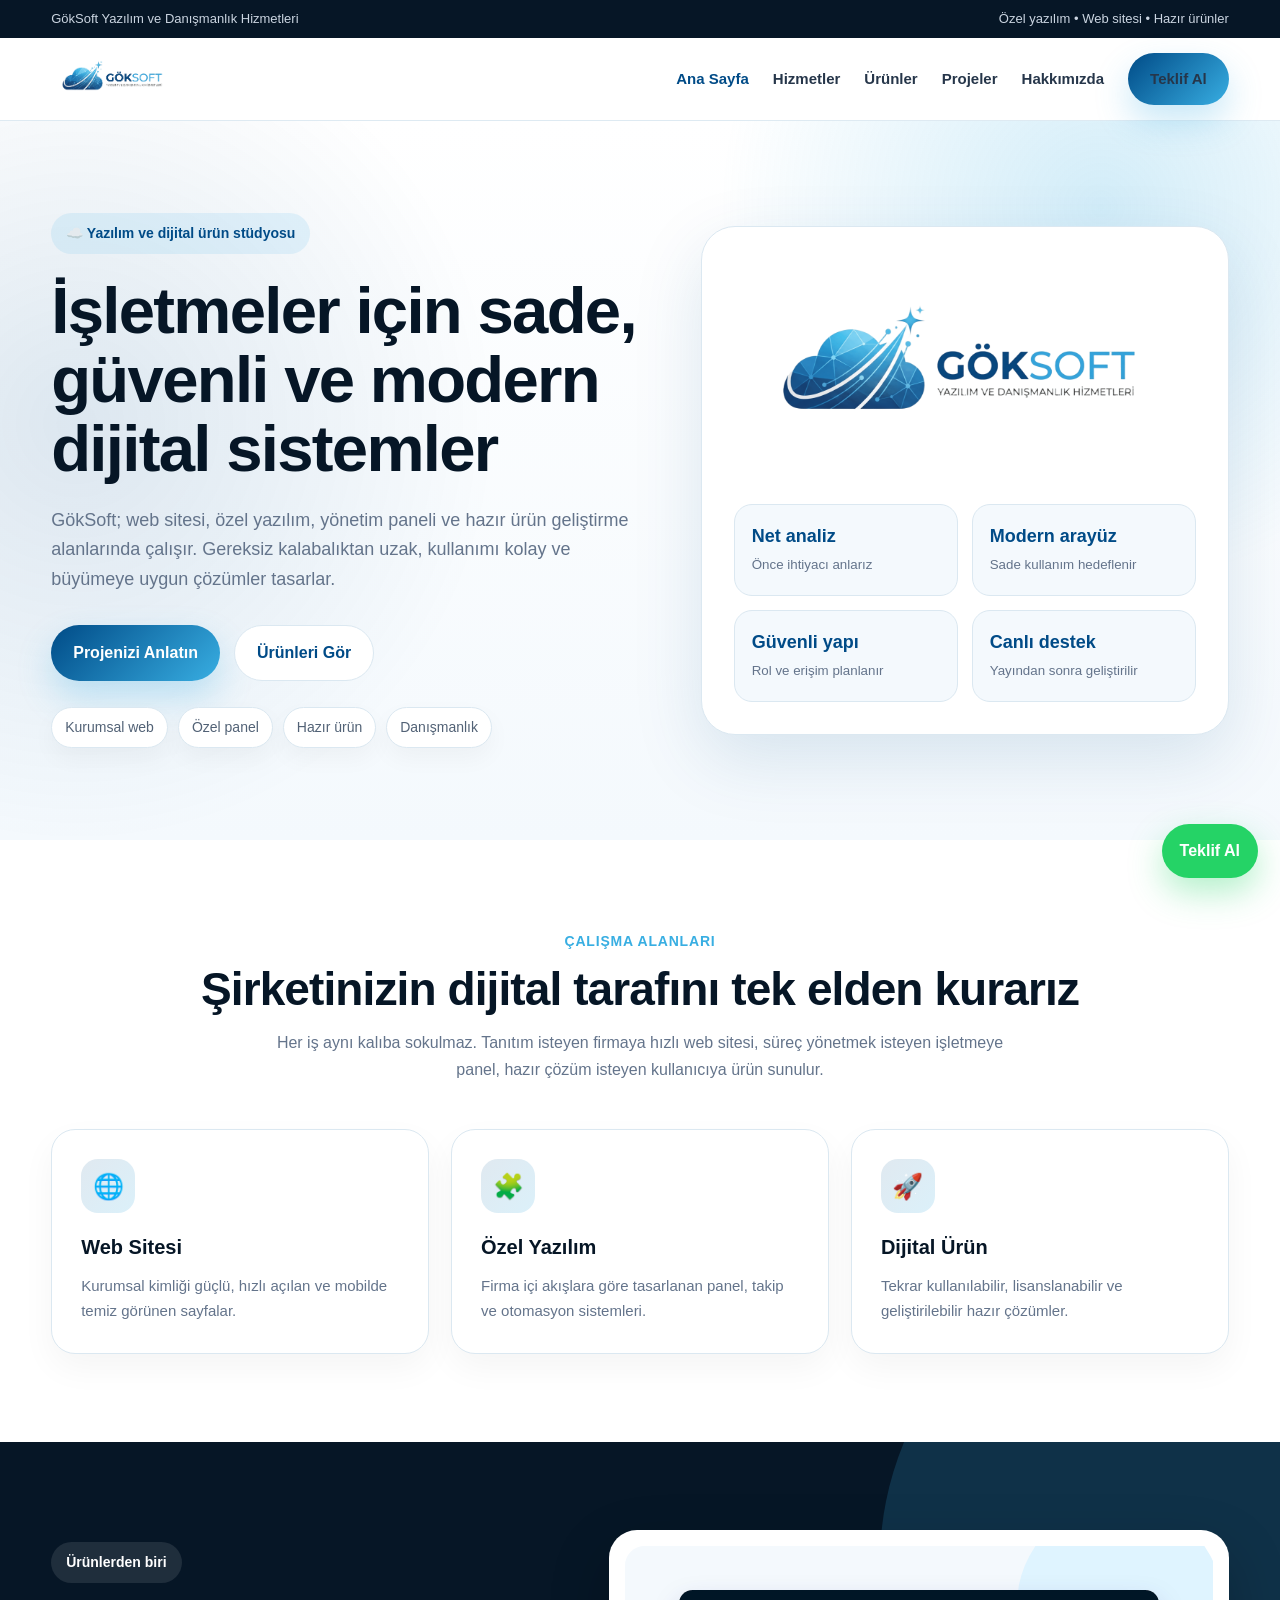
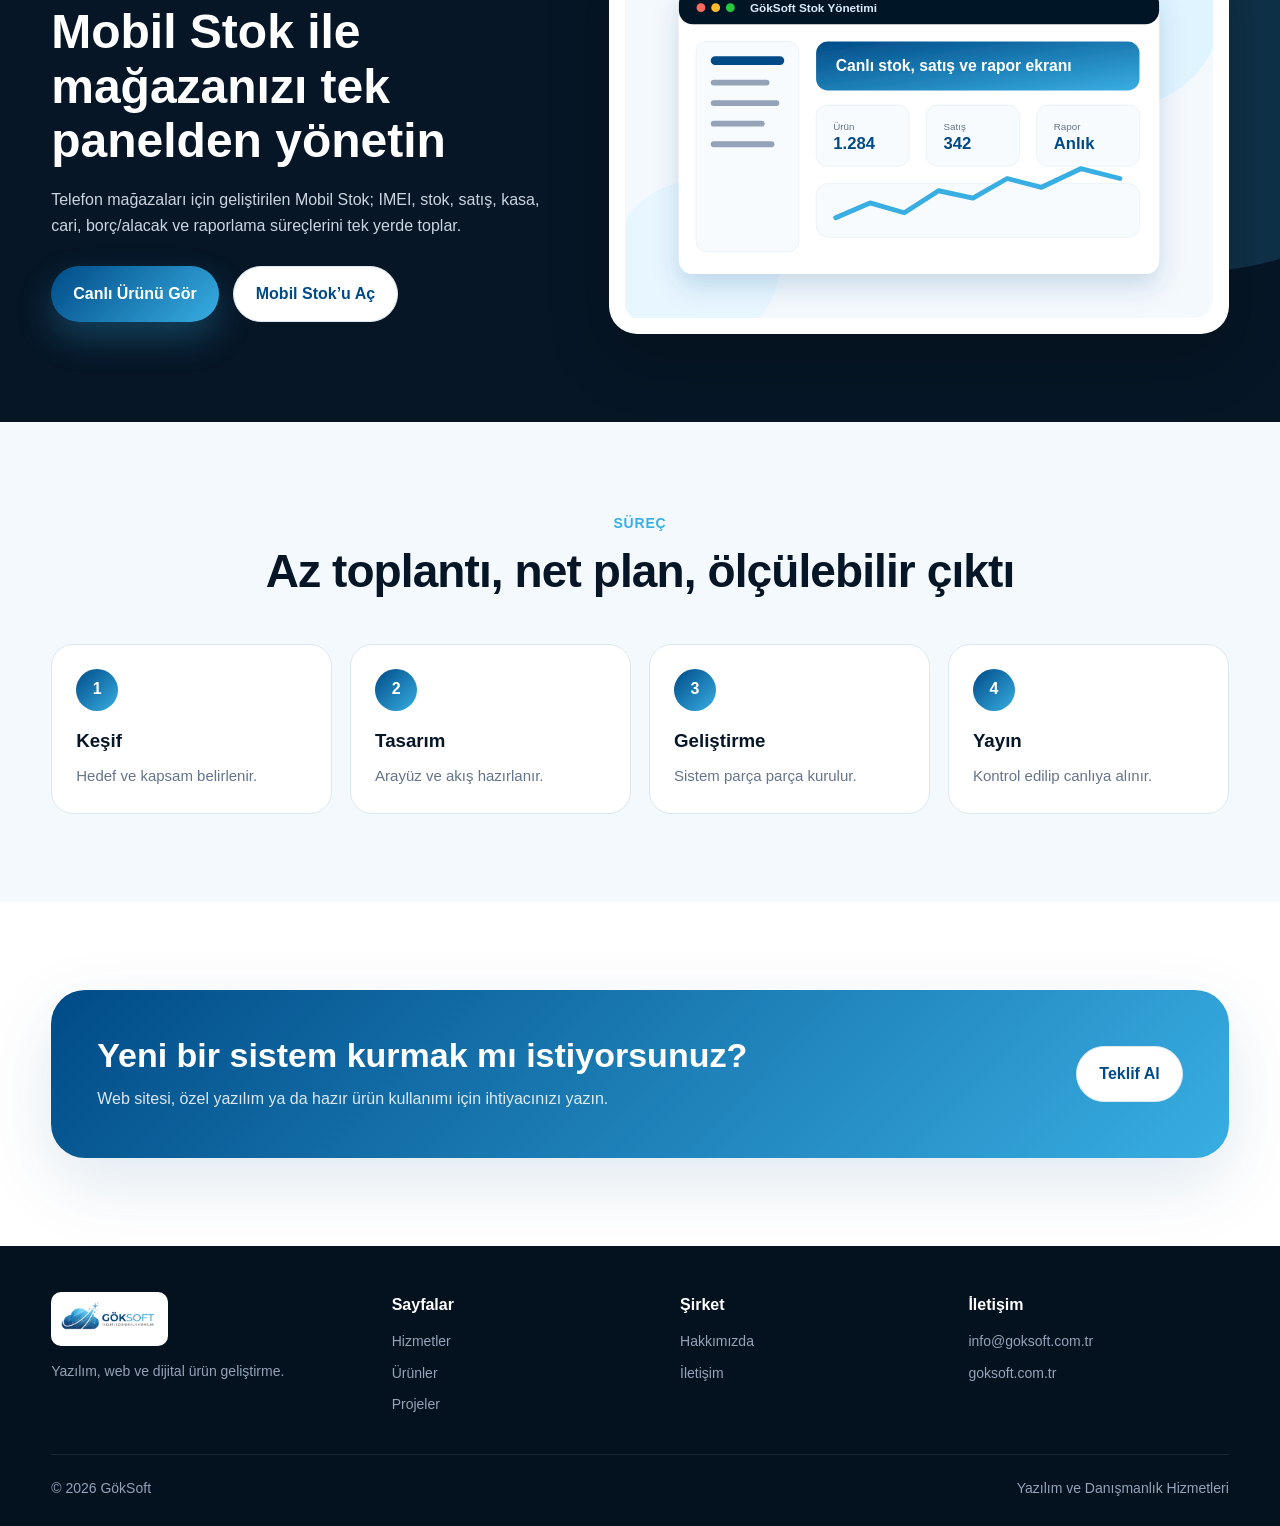
==== index.html @ 54a42932 "Add files via upload" ====
<!doctype html><html lang="tr"><head><meta charset="UTF-8"><meta name="viewport" content="width=device-width,initial-scale=1"><title>GökSoft | Yazılım, Web Sitesi ve Dijital Ürün Geliştirme</title><meta name="description" content="GökSoft; işletmeler için özel yazılım, kurumsal web sitesi, yönetim paneli ve hazır dijital ürünler geliştiren yazılım şirketidir."><link rel="canonical" href="https://goksoft.com.tr/"><meta name="robots" content="index,follow"><meta property="og:title" content="GökSoft | Yazılım, Web Sitesi ve Dijital Ürün Geliştirme"><meta property="og:description" content="GökSoft; işletmeler için özel yazılım, kurumsal web sitesi, yönetim paneli ve hazır dijital ürünler geliştiren yazılım şirketidir."><meta property="og:image" content="https://goksoft.com.tr/assets/logo.png"><meta property="og:type" content="website"><link rel="icon" href="favicon/favicon.png"><link rel="stylesheet" href="css/style.css"></head><body><div class="top"><div class="container"><span>GökSoft Yazılım ve Danışmanlık Hizmetleri</span><span>Özel yazılım • Web sitesi • Hazır ürünler</span></div></div><header class="header"><div class="container nav"><a class="brand" href="index.html" aria-label="GökSoft Ana Sayfa"><img src="assets/logo.png" alt="GökSoft logo"></a><button class="toggle" onclick="toggleMenu()" aria-label="Menü">☰</button><nav id="menu" class="menu"><a class="active" href="index.html">Ana Sayfa</a><a class="" href="hizmetler.html">Hizmetler</a><a class="" href="urunler.html">Ürünler</a><a class="" href="projeler.html">Projeler</a><a class="" href="hakkimizda.html">Hakkımızda</a><a class="btn btn-primary" href="iletisim.html">Teklif Al</a></nav></div></header><main><section class="hero"><div class="container hero-grid"><div><div class="eyebrow">☁️ Yazılım ve dijital ürün stüdyosu</div><h1>İşletmeler için sade, güvenli ve modern dijital sistemler</h1><p class="lead">GökSoft; web sitesi, özel yazılım, yönetim paneli ve hazır ürün geliştirme alanlarında çalışır. Gereksiz kalabalıktan uzak, kullanımı kolay ve büyümeye uygun çözümler tasarlar.</p><div class="actions"><a class="btn btn-primary" href="iletisim.html">Projenizi Anlatın</a><a class="btn btn-light" href="urunler.html">Ürünleri Gör</a></div><div class="chips"><span>Kurumsal web</span><span>Özel panel</span><span>Hazır ürün</span><span>Danışmanlık</span></div></div><div class="hero-card"><img src="assets/logo.png" alt="GökSoft yazılım şirketi"><div class="mini-grid"><div class="mini"><strong>Net analiz</strong><small>Önce ihtiyacı anlarız</small></div><div class="mini"><strong>Modern arayüz</strong><small>Sade kullanım hedeflenir</small></div><div class="mini"><strong>Güvenli yapı</strong><small>Rol ve erişim planlanır</small></div><div class="mini"><strong>Canlı destek</strong><small>Yayından sonra geliştirilir</small></div></div></div></div></section><section><div class="container"><div class="section-head"><span>Çalışma Alanları</span><h2>Şirketinizin dijital tarafını tek elden kurarız</h2><p>Her iş aynı kalıba sokulmaz. Tanıtım isteyen firmaya hızlı web sitesi, süreç yönetmek isteyen işletmeye panel, hazır çözüm isteyen kullanıcıya ürün sunulur.</p></div><div class="cards"><article class="card"><div class="icon">🌐</div><h3>Web Sitesi</h3><p>Kurumsal kimliği güçlü, hızlı açılan ve mobilde temiz görünen sayfalar.</p></article><article class="card"><div class="icon">🧩</div><h3>Özel Yazılım</h3><p>Firma içi akışlara göre tasarlanan panel, takip ve otomasyon sistemleri.</p></article><article class="card"><div class="icon">🚀</div><h3>Dijital Ürün</h3><p>Tekrar kullanılabilir, lisanslanabilir ve geliştirilebilir hazır çözümler.</p></article></div></div></section><section class="showcase"><div class="container showcase-grid"><div><div class="eyebrow" style="background:rgba(255,255,255,.1);color:#fff">Ürünlerden biri</div><h2>Mobil Stok ile mağazanızı tek panelden yönetin</h2><p>Telefon mağazaları için geliştirilen Mobil Stok; IMEI, stok, satış, kasa, cari, borç/alacak ve raporlama süreçlerini tek yerde toplar.</p><div class="actions"><a class="btn btn-primary" href="urunler.html#mobil-stok-canli">Canlı Ürünü Gör</a><a class="btn btn-light" href="https://stoktakip-c4883.web.app/" target="_blank" rel="noopener">Mobil Stok’u Aç</a></div></div><div class="showcase-img"><img src="assets/stok-takip-projesi.svg" alt="GökSoft stok takip projesi ekran tanıtımı"></div></div></section><section class="light"><div class="container"><div class="section-head"><span>Süreç</span><h2>Az toplantı, net plan, ölçülebilir çıktı</h2></div><div class="steps"><div class="step"><div class="num">1</div><h3>Keşif</h3><p>Hedef ve kapsam belirlenir.</p></div><div class="step"><div class="num">2</div><h3>Tasarım</h3><p>Arayüz ve akış hazırlanır.</p></div><div class="step"><div class="num">3</div><h3>Geliştirme</h3><p>Sistem parça parça kurulur.</p></div><div class="step"><div class="num">4</div><h3>Yayın</h3><p>Kontrol edilip canlıya alınır.</p></div></div></div></section><section><div class="container"><div class="cta"><div><h2>Yeni bir sistem kurmak mı istiyorsunuz?</h2><p>Web sitesi, özel yazılım ya da hazır ürün kullanımı için ihtiyacınızı yazın.</p></div><div class="actions"><a class="btn btn-light" href="iletisim.html">Teklif Al</a></div></div></div></section></main><footer class="footer"><div class="container"><div class="footer-grid"><div><img src="assets/logo.png" alt="GökSoft"><p>Yazılım, web ve dijital ürün geliştirme.</p></div><div><h3>Sayfalar</h3><a href="hizmetler.html">Hizmetler</a><a href="urunler.html">Ürünler</a><a href="projeler.html">Projeler</a></div><div><h3>Şirket</h3><a href="hakkimizda.html">Hakkımızda</a><a href="iletisim.html">İletişim</a></div><div><h3>İletişim</h3><p>info@goksoft.com.tr</p><p>goksoft.com.tr</p></div></div><div class="copy"><span>© 2026 GökSoft</span><span>Yazılım ve Danışmanlık Hizmetleri</span></div></div></footer><a class="whatsapp-float" href="iletisim.html">Teklif Al</a><script src="js/main.js"></script></body></html>
---- css/style.css ----
:root{--primary:#004b87;--sky:#38aee2;--dark:#061626;--ink:#122033;--muted:#64748b;--soft:#f4f9fd;--line:#dbe8f1;--white:#fff;--shadow:0 24px 70px rgba(0,75,135,.13);--r:24px}*{box-sizing:border-box;margin:0;padding:0}html{scroll-behavior:smooth}body{font-family:Inter,Arial,Helvetica,sans-serif;color:var(--ink);background:#fff;line-height:1.65}a{text-decoration:none;color:inherit}img{max-width:100%;display:block}.container{width:min(1180px,92%);margin:auto}.top{background:var(--dark);color:#cbd5e1;font-size:13px}.top .container{min-height:38px;display:flex;align-items:center;justify-content:space-between;gap:16px;flex-wrap:wrap}.header{position:sticky;top:0;z-index:50;background:rgba(255,255,255,.94);backdrop-filter:blur(16px);border-bottom:1px solid rgba(219,232,241,.9)}.nav{height:82px;display:flex;align-items:center;justify-content:space-between}.brand img{height:58px;width:auto}.menu{display:flex;align-items:center;gap:24px;font-weight:800;font-size:15px}.menu a{color:#26364a;transition:.2s}.menu a:hover,.menu a.active{color:var(--primary)}.btn{display:inline-flex;align-items:center;justify-content:center;border-radius:999px;padding:14px 22px;font-weight:900;border:0;cursor:pointer;transition:.25s}.btn-primary{background:linear-gradient(135deg,var(--primary),var(--sky));color:#fff;box-shadow:0 16px 34px rgba(56,174,226,.28)}.btn-primary:hover{transform:translateY(-2px);box-shadow:0 20px 42px rgba(56,174,226,.36)}.btn-light{background:#fff;color:var(--primary);border:1px solid var(--line)}.btn-light:hover{background:#eef9ff}.toggle{display:none;background:#eef9ff;color:var(--primary);border:0;border-radius:14px;font-size:24px;padding:9px 13px}.hero{position:relative;overflow:hidden;background:radial-gradient(circle at 86% 12%,rgba(56,174,226,.22),transparent 30%),radial-gradient(circle at 6% 42%,rgba(0,75,135,.12),transparent 33%),linear-gradient(180deg,#fff 0%,#f4f9fd 100%);padding:92px 0}.hero-grid{display:grid;grid-template-columns:1.06fr .94fr;gap:54px;align-items:center}.eyebrow{display:inline-flex;gap:9px;align-items:center;background:rgba(56,174,226,.12);color:var(--primary);padding:9px 15px;border-radius:999px;font-size:14px;font-weight:900;margin-bottom:22px}.hero h1,.page-hero h1{font-size:clamp(38px,5.1vw,66px);line-height:1.06;letter-spacing:-1.7px;color:var(--dark);margin-bottom:22px}.lead{font-size:18px;color:var(--muted);max-width:690px;margin-bottom:30px}.actions{display:flex;gap:14px;flex-wrap:wrap}.chips{display:flex;gap:10px;flex-wrap:wrap;margin-top:26px}.chips span{background:#fff;border:1px solid var(--line);border-radius:999px;padding:8px 13px;color:#526276;font-size:14px;box-shadow:0 10px 24px rgba(2,8,23,.04)}.hero-card,.panel{background:#fff;border:1px solid var(--line);border-radius:34px;padding:32px;box-shadow:var(--shadow)}.hero-card img{border-radius:24px;background:#fff;padding:8px}.mini-grid{display:grid;grid-template-columns:repeat(2,1fr);gap:14px;margin-top:22px}.mini{background:var(--soft);border:1px solid var(--line);border-radius:18px;padding:17px}.mini strong{display:block;color:var(--primary);font-size:18px}.mini small{color:var(--muted)}section{padding:88px 0}.section-head{text-align:center;margin-bottom:46px}.section-head span{color:var(--sky);font-size:14px;font-weight:900;text-transform:uppercase;letter-spacing:.8px}.section-head h2{font-size:clamp(30px,4vw,46px);line-height:1.15;letter-spacing:-.9px;color:var(--dark);margin-top:8px}.section-head p{max-width:760px;margin:15px auto 0;color:var(--muted)}.cards{display:grid;grid-template-columns:repeat(3,1fr);gap:22px}.card{background:#fff;border:1px solid var(--line);border-radius:var(--r);padding:29px;box-shadow:0 14px 34px rgba(2,8,23,.045);transition:.25s}.card:hover{transform:translateY(-6px);border-color:rgba(56,174,226,.55);box-shadow:var(--shadow)}.icon{width:54px;height:54px;display:flex;align-items:center;justify-content:center;border-radius:17px;background:linear-gradient(135deg,rgba(0,75,135,.12),rgba(56,174,226,.18));font-size:25px;margin-bottom:18px}.card h3{font-size:20px;color:var(--dark);margin-bottom:10px}.card p{color:var(--muted);font-size:15px}.showcase{background:var(--dark);color:#fff;position:relative;overflow:hidden}.showcase:after{content:"";position:absolute;width:620px;height:620px;border-radius:50%;background:rgba(56,174,226,.18);right:-220px;top:-190px}.showcase-grid{position:relative;z-index:2;display:grid;grid-template-columns:.9fr 1.1fr;gap:50px;align-items:center}.showcase h2{font-size:clamp(32px,4vw,48px);line-height:1.14;margin-bottom:18px}.showcase p{color:#cbd5e1;margin-bottom:26px}.showcase-img{background:#fff;border-radius:28px;padding:16px;box-shadow:0 24px 60px rgba(0,0,0,.22)}.light{background:var(--soft)}.steps{display:grid;grid-template-columns:repeat(4,1fr);gap:18px}.step{background:#fff;border:1px solid var(--line);border-radius:22px;padding:24px}.num{width:42px;height:42px;border-radius:50%;background:linear-gradient(135deg,var(--primary),var(--sky));color:#fff;display:flex;align-items:center;justify-content:center;font-weight:900;margin-bottom:15px}.step h3{color:var(--dark);margin-bottom:8px}.step p{color:var(--muted);font-size:15px}.page-hero{background:linear-gradient(180deg,#fff 0%,var(--soft) 100%);padding:74px 0}.breadcrumb{font-size:14px;color:var(--muted);margin-bottom:18px}.breadcrumb a{color:var(--primary);font-weight:800}.two-col{display:grid;grid-template-columns:1fr 1fr;gap:34px;align-items:start}.panel{border-radius:28px}.panel h2,.panel h3{color:var(--dark);margin-bottom:12px}.panel p{color:var(--muted);margin-bottom:14px}.check-list{display:grid;gap:12px}.check{background:#fff;border:1px solid var(--line);border-radius:16px;padding:14px 16px;font-weight:800}.check span{color:#16a34a;margin-right:8px}.product-featured{display:grid;grid-template-columns:1.05fr .95fr;gap:34px;align-items:center;background:#fff;border:1px solid var(--line);border-radius:34px;padding:34px;box-shadow:var(--shadow)}.product-featured h2{font-size:clamp(30px,4vw,44px);line-height:1.13;color:var(--dark);margin-bottom:14px}.product-featured p{color:var(--muted);margin-bottom:18px}.pill-row{display:flex;gap:10px;flex-wrap:wrap;margin:20px 0}.pill-row span{padding:8px 12px;border-radius:999px;background:#eef9ff;color:var(--primary);font-weight:800;font-size:13px}.product-img{border-radius:26px;background:var(--soft);border:1px solid var(--line);overflow:hidden}.portfolio{display:grid;grid-template-columns:repeat(3,1fr);gap:22px}.project{border-radius:24px;overflow:hidden;border:1px solid var(--line);background:#fff;box-shadow:0 14px 34px rgba(2,8,23,.045)}.project .visual{height:150px;background:linear-gradient(135deg,rgba(0,75,135,.95),rgba(56,174,226,.85));display:flex;align-items:center;justify-content:center;color:#fff;font-size:42px}.project .body{padding:24px}.project h3{color:var(--dark);margin-bottom:8px}.project p{color:var(--muted);font-size:15px}.contact-grid{display:grid;grid-template-columns:.9fr 1.1fr;gap:34px}.contact-info{background:linear-gradient(135deg,var(--primary),var(--sky));color:#fff;border-radius:28px;padding:35px}.contact-info h2{font-size:35px;line-height:1.15;margin-bottom:14px}.contact-info p{color:rgba(255,255,255,.85);margin-bottom:24px}.contact-line{padding:14px 0;border-bottom:1px solid rgba(255,255,255,.18)}form{display:grid;gap:14px}input,select,textarea{width:100%;border:1px solid var(--line);border-radius:16px;padding:15px 16px;outline:0;font:inherit;background:#fff}input:focus,select:focus,textarea:focus{border-color:var(--sky);box-shadow:0 0 0 4px rgba(56,174,226,.13)}textarea{min-height:145px;resize:vertical}.cta{background:linear-gradient(135deg,var(--primary),var(--sky));color:#fff;border-radius:34px;padding:46px;display:flex;align-items:center;justify-content:space-between;gap:28px;box-shadow:var(--shadow)}.cta h2{font-size:34px;line-height:1.16;margin-bottom:10px}.cta p{color:rgba(255,255,255,.86);max-width:650px}.footer{background:#04111f;color:#94a3b8;padding:46px 0 26px}.footer-grid{display:grid;grid-template-columns:1.2fr repeat(3,1fr);gap:28px;padding-bottom:30px;border-bottom:1px solid rgba(255,255,255,.09)}.footer img{height:54px;background:#fff;border-radius:10px;margin-bottom:14px}.footer h3{color:#fff;margin-bottom:12px;font-size:16px}.footer a,.footer p{display:block;color:#94a3b8;font-size:14px;margin-bottom:8px}.copy{padding-top:22px;display:flex;justify-content:space-between;gap:18px;flex-wrap:wrap;font-size:14px}.whatsapp-float{position:fixed;right:22px;bottom:22px;z-index:60;background:#25d366;color:#fff;border-radius:999px;padding:14px 18px;font-weight:900;box-shadow:0 14px 34px rgba(37,211,102,.35)}@media(max-width:950px){.toggle{display:block}.menu{position:fixed;top:82px;left:0;right:0;background:#fff;padding:24px;flex-direction:column;align-items:flex-start;border-bottom:1px solid var(--line);transform:translateY(-130%);opacity:0;pointer-events:none;transition:.25s}.menu.open{transform:translateY(0);opacity:1;pointer-events:auto}.hero-grid,.showcase-grid,.two-col,.contact-grid,.product-featured{grid-template-columns:1fr}.cards,.steps,.portfolio,.footer-grid{grid-template-columns:1fr}.hero{padding:60px 0}.brand img{height:48px}.mini-grid{grid-template-columns:1fr}.cta{display:block}.cta .actions{margin-top:24px}.top .container{justify-content:center;text-align:center}}@media(max-width:560px){.hero h1,.page-hero h1{font-size:38px}.section-head h2{font-size:31px}.hero-card,.panel,.contact-info,.product-featured{padding:24px}.cta{padding:30px}.whatsapp-float{left:18px;right:18px;text-align:center}}.product-section{padding-bottom:72px}.live-product{margin-top:34px;background:#fff;border:1px solid var(--line);border-radius:34px;padding:28px;box-shadow:var(--shadow);scroll-margin-top:110px}.live-product-head{display:flex;align-items:flex-end;justify-content:space-between;gap:28px;margin-bottom:22px}.live-product-head h3{font-size:clamp(24px,3vw,34px);line-height:1.15;color:var(--dark);margin:10px 0 8px}.live-product-head p{color:var(--muted);max-width:760px}.live-badge{display:inline-flex;align-items:center;gap:8px;color:#087f5b;font-size:12px;font-weight:900;letter-spacing:.8px}.live-badge i{width:9px;height:9px;border-radius:50%;background:#22c55e;box-shadow:0 0 0 6px rgba(34,197,94,.12)}.live-frame-shell{overflow:hidden;border:1px solid #cbdbe7;border-radius:24px;background:#061626;box-shadow:0 20px 55px rgba(2,8,23,.12)}.live-frame-bar{height:44px;display:flex;align-items:center;gap:8px;padding:0 16px;background:#071a2a;color:#9fb3c8;font-size:12px}.live-frame-bar>span{width:10px;height:10px;border-radius:50%;background:#ff6b6b}.live-frame-bar>span:nth-child(2){background:#ffd43b}.live-frame-bar>span:nth-child(3){background:#51cf66}.live-frame-bar>div{margin-left:8px;background:rgba(255,255,255,.07);border-radius:999px;padding:5px 14px;white-space:nowrap;overflow:hidden;text-overflow:ellipsis}.live-product-frame{display:block;width:100%;height:720px;border:0;background:#f5f8fb}.live-product-note{font-size:13px;color:var(--muted);margin:14px 4px 0}.product-featured .actions{margin-top:24px}@media(max-width:950px){.live-product-head{align-items:flex-start;flex-direction:column}.live-product-frame{height:660px}}@media(max-width:560px){.live-product{padding:16px;border-radius:24px}.live-frame-shell{border-radius:18px}.live-product-frame{height:640px}.live-frame-bar{padding:0 12px}.live-frame-bar>div{max-width:220px}}
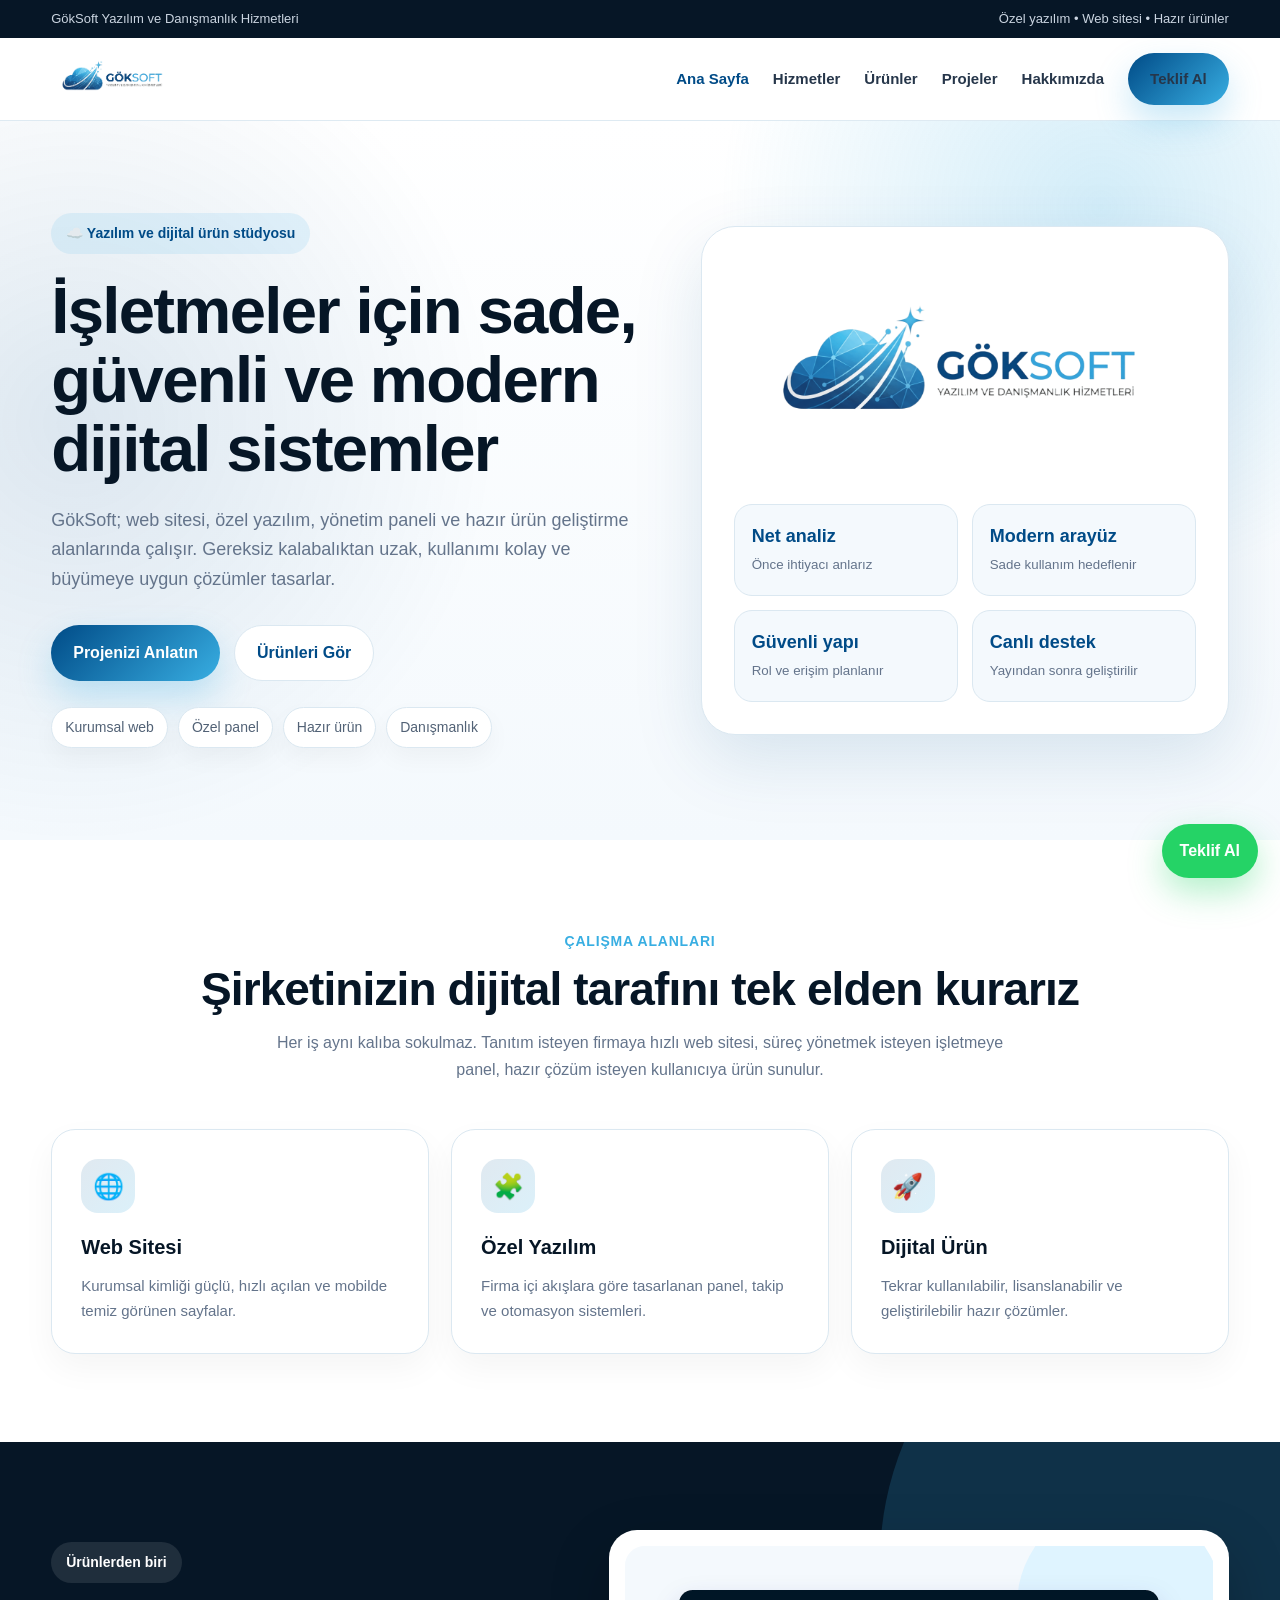
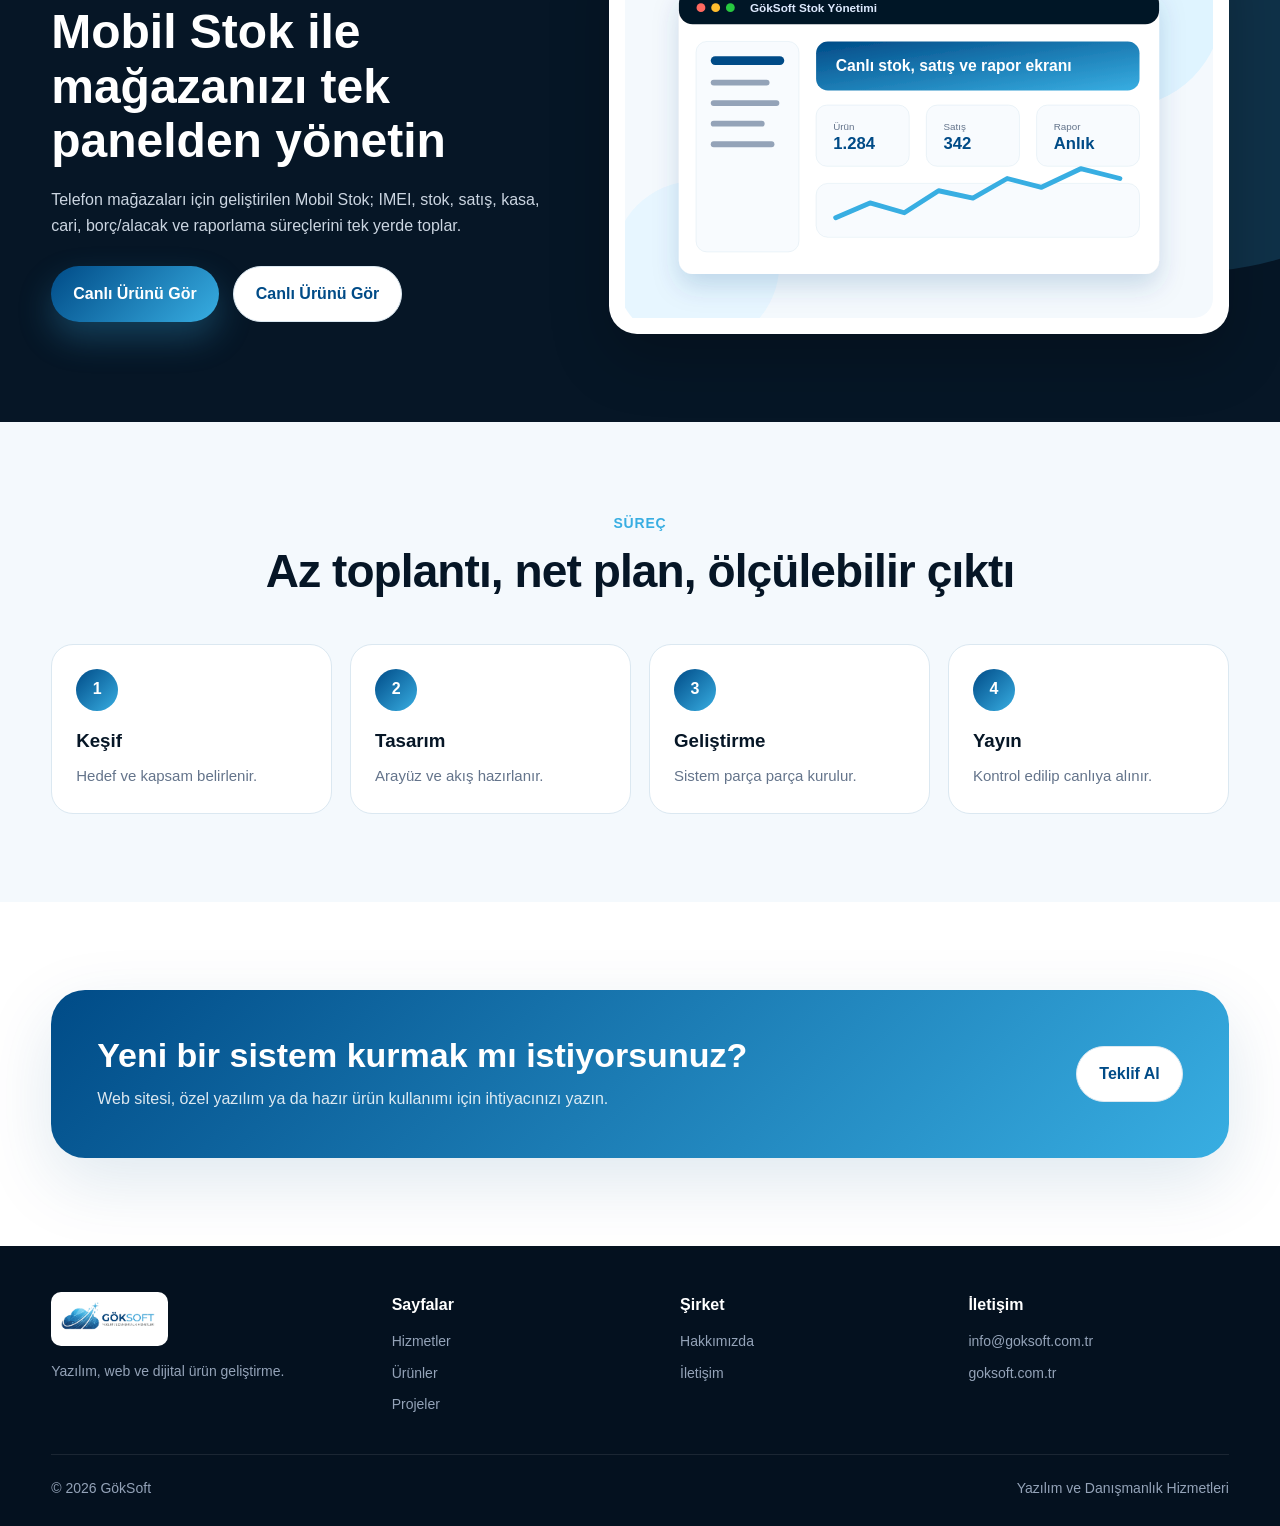
==== commit 3a925d3b: "Add files via upload" ====
--- a/index.html
+++ b/index.html
@@ -1 +1 @@
-<!doctype html><html lang="tr"><head><meta charset="UTF-8"><meta name="viewport" content="width=device-width,initial-scale=1"><title>GökSoft | Yazılım, Web Sitesi ve Dijital Ürün Geliştirme</title><meta name="description" content="GökSoft; işletmeler için özel yazılım, kurumsal web sitesi, yönetim paneli ve hazır dijital ürünler geliştiren yazılım şirketidir."><link rel="canonical" href="https://goksoft.com.tr/"><meta name="robots" content="index,follow"><meta property="og:title" content="GökSoft | Yazılım, Web Sitesi ve Dijital Ürün Geliştirme"><meta property="og:description" content="GökSoft; işletmeler için özel yazılım, kurumsal web sitesi, yönetim paneli ve hazır dijital ürünler geliştiren yazılım şirketidir."><meta property="og:image" content="https://goksoft.com.tr/assets/logo.png"><meta property="og:type" content="website"><link rel="icon" href="favicon/favicon.png"><link rel="stylesheet" href="css/style.css"></head><body><div class="top"><div class="container"><span>GökSoft Yazılım ve Danışmanlık Hizmetleri</span><span>Özel yazılım • Web sitesi • Hazır ürünler</span></div></div><header class="header"><div class="container nav"><a class="brand" href="index.html" aria-label="GökSoft Ana Sayfa"><img src="assets/logo.png" alt="GökSoft logo"></a><button class="toggle" onclick="toggleMenu()" aria-label="Menü">☰</button><nav id="menu" class="menu"><a class="active" href="index.html">Ana Sayfa</a><a class="" href="hizmetler.html">Hizmetler</a><a class="" href="urunler.html">Ürünler</a><a class="" href="projeler.html">Projeler</a><a class="" href="hakkimizda.html">Hakkımızda</a><a class="btn btn-primary" href="iletisim.html">Teklif Al</a></nav></div></header><main><section class="hero"><div class="container hero-grid"><div><div class="eyebrow">☁️ Yazılım ve dijital ürün stüdyosu</div><h1>İşletmeler için sade, güvenli ve modern dijital sistemler</h1><p class="lead">GökSoft; web sitesi, özel yazılım, yönetim paneli ve hazır ürün geliştirme alanlarında çalışır. Gereksiz kalabalıktan uzak, kullanımı kolay ve büyümeye uygun çözümler tasarlar.</p><div class="actions"><a class="btn btn-primary" href="iletisim.html">Projenizi Anlatın</a><a class="btn btn-light" href="urunler.html">Ürünleri Gör</a></div><div class="chips"><span>Kurumsal web</span><span>Özel panel</span><span>Hazır ürün</span><span>Danışmanlık</span></div></div><div class="hero-card"><img src="assets/logo.png" alt="GökSoft yazılım şirketi"><div class="mini-grid"><div class="mini"><strong>Net analiz</strong><small>Önce ihtiyacı anlarız</small></div><div class="mini"><strong>Modern arayüz</strong><small>Sade kullanım hedeflenir</small></div><div class="mini"><strong>Güvenli yapı</strong><small>Rol ve erişim planlanır</small></div><div class="mini"><strong>Canlı destek</strong><small>Yayından sonra geliştirilir</small></div></div></div></div></section><section><div class="container"><div class="section-head"><span>Çalışma Alanları</span><h2>Şirketinizin dijital tarafını tek elden kurarız</h2><p>Her iş aynı kalıba sokulmaz. Tanıtım isteyen firmaya hızlı web sitesi, süreç yönetmek isteyen işletmeye panel, hazır çözüm isteyen kullanıcıya ürün sunulur.</p></div><div class="cards"><article class="card"><div class="icon">🌐</div><h3>Web Sitesi</h3><p>Kurumsal kimliği güçlü, hızlı açılan ve mobilde temiz görünen sayfalar.</p></article><article class="card"><div class="icon">🧩</div><h3>Özel Yazılım</h3><p>Firma içi akışlara göre tasarlanan panel, takip ve otomasyon sistemleri.</p></article><article class="card"><div class="icon">🚀</div><h3>Dijital Ürün</h3><p>Tekrar kullanılabilir, lisanslanabilir ve geliştirilebilir hazır çözümler.</p></article></div></div></section><section class="showcase"><div class="container showcase-grid"><div><div class="eyebrow" style="background:rgba(255,255,255,.1);color:#fff">Ürünlerden biri</div><h2>Mobil Stok ile mağazanızı tek panelden yönetin</h2><p>Telefon mağazaları için geliştirilen Mobil Stok; IMEI, stok, satış, kasa, cari, borç/alacak ve raporlama süreçlerini tek yerde toplar.</p><div class="actions"><a class="btn btn-primary" href="urunler.html#mobil-stok-canli">Canlı Ürünü Gör</a><a class="btn btn-light" href="https://stoktakip-c4883.web.app/" target="_blank" rel="noopener">Mobil Stok’u Aç</a></div></div><div class="showcase-img"><img src="assets/stok-takip-projesi.svg" alt="GökSoft stok takip projesi ekran tanıtımı"></div></div></section><section class="light"><div class="container"><div class="section-head"><span>Süreç</span><h2>Az toplantı, net plan, ölçülebilir çıktı</h2></div><div class="steps"><div class="step"><div class="num">1</div><h3>Keşif</h3><p>Hedef ve kapsam belirlenir.</p></div><div class="step"><div class="num">2</div><h3>Tasarım</h3><p>Arayüz ve akış hazırlanır.</p></div><div class="step"><div class="num">3</div><h3>Geliştirme</h3><p>Sistem parça parça kurulur.</p></div><div class="step"><div class="num">4</div><h3>Yayın</h3><p>Kontrol edilip canlıya alınır.</p></div></div></div></section><section><div class="container"><div class="cta"><div><h2>Yeni bir sistem kurmak mı istiyorsunuz?</h2><p>Web sitesi, özel yazılım ya da hazır ürün kullanımı için ihtiyacınızı yazın.</p></div><div class="actions"><a class="btn btn-light" href="iletisim.html">Teklif Al</a></div></div></div></section></main><footer class="footer"><div class="container"><div class="footer-grid"><div><img src="assets/logo.png" alt="GökSoft"><p>Yazılım, web ve dijital ürün geliştirme.</p></div><div><h3>Sayfalar</h3><a href="hizmetler.html">Hizmetler</a><a href="urunler.html">Ürünler</a><a href="projeler.html">Projeler</a></div><div><h3>Şirket</h3><a href="hakkimizda.html">Hakkımızda</a><a href="iletisim.html">İletişim</a></div><div><h3>İletişim</h3><p>info@goksoft.com.tr</p><p>goksoft.com.tr</p></div></div><div class="copy"><span>© 2026 GökSoft</span><span>Yazılım ve Danışmanlık Hizmetleri</span></div></div></footer><a class="whatsapp-float" href="iletisim.html">Teklif Al</a><script src="js/main.js"></script></body></html>+<!doctype html><html lang="tr"><head><meta charset="UTF-8"><meta name="viewport" content="width=device-width,initial-scale=1"><title>GökSoft | Yazılım, Web Sitesi ve Dijital Ürün Geliştirme</title><meta name="description" content="GökSoft; işletmeler için özel yazılım, kurumsal web sitesi, yönetim paneli ve hazır dijital ürünler geliştiren yazılım şirketidir."><link rel="canonical" href="https://goksoft.com.tr/"><meta name="robots" content="index,follow"><meta property="og:title" content="GökSoft | Yazılım, Web Sitesi ve Dijital Ürün Geliştirme"><meta property="og:description" content="GökSoft; işletmeler için özel yazılım, kurumsal web sitesi, yönetim paneli ve hazır dijital ürünler geliştiren yazılım şirketidir."><meta property="og:image" content="https://goksoft.com.tr/assets/logo.png"><meta property="og:type" content="website"><link rel="icon" href="favicon/favicon.png"><link rel="stylesheet" href="css/style.css"></head><body><div class="top"><div class="container"><span>GökSoft Yazılım ve Danışmanlık Hizmetleri</span><span>Özel yazılım • Web sitesi • Hazır ürünler</span></div></div><header class="header"><div class="container nav"><a class="brand" href="index.html" aria-label="GökSoft Ana Sayfa"><img src="assets/logo.png" alt="GökSoft logo"></a><button class="toggle" onclick="toggleMenu()" aria-label="Menü">☰</button><nav id="menu" class="menu"><a class="active" href="index.html">Ana Sayfa</a><a class="" href="hizmetler.html">Hizmetler</a><a class="" href="urunler.html">Ürünler</a><a class="" href="projeler.html">Projeler</a><a class="" href="hakkimizda.html">Hakkımızda</a><a class="btn btn-primary" href="iletisim.html">Teklif Al</a></nav></div></header><main><section class="hero"><div class="container hero-grid"><div><div class="eyebrow">☁️ Yazılım ve dijital ürün stüdyosu</div><h1>İşletmeler için sade, güvenli ve modern dijital sistemler</h1><p class="lead">GökSoft; web sitesi, özel yazılım, yönetim paneli ve hazır ürün geliştirme alanlarında çalışır. Gereksiz kalabalıktan uzak, kullanımı kolay ve büyümeye uygun çözümler tasarlar.</p><div class="actions"><a class="btn btn-primary" href="iletisim.html">Projenizi Anlatın</a><a class="btn btn-light" href="urunler.html">Ürünleri Gör</a></div><div class="chips"><span>Kurumsal web</span><span>Özel panel</span><span>Hazır ürün</span><span>Danışmanlık</span></div></div><div class="hero-card"><img src="assets/logo.png" alt="GökSoft yazılım şirketi"><div class="mini-grid"><div class="mini"><strong>Net analiz</strong><small>Önce ihtiyacı anlarız</small></div><div class="mini"><strong>Modern arayüz</strong><small>Sade kullanım hedeflenir</small></div><div class="mini"><strong>Güvenli yapı</strong><small>Rol ve erişim planlanır</small></div><div class="mini"><strong>Canlı destek</strong><small>Yayından sonra geliştirilir</small></div></div></div></div></section><section><div class="container"><div class="section-head"><span>Çalışma Alanları</span><h2>Şirketinizin dijital tarafını tek elden kurarız</h2><p>Her iş aynı kalıba sokulmaz. Tanıtım isteyen firmaya hızlı web sitesi, süreç yönetmek isteyen işletmeye panel, hazır çözüm isteyen kullanıcıya ürün sunulur.</p></div><div class="cards"><article class="card"><div class="icon">🌐</div><h3>Web Sitesi</h3><p>Kurumsal kimliği güçlü, hızlı açılan ve mobilde temiz görünen sayfalar.</p></article><article class="card"><div class="icon">🧩</div><h3>Özel Yazılım</h3><p>Firma içi akışlara göre tasarlanan panel, takip ve otomasyon sistemleri.</p></article><article class="card"><div class="icon">🚀</div><h3>Dijital Ürün</h3><p>Tekrar kullanılabilir, lisanslanabilir ve geliştirilebilir hazır çözümler.</p></article></div></div></section><section class="showcase"><div class="container showcase-grid"><div><div class="eyebrow" style="background:rgba(255,255,255,.1);color:#fff">Ürünlerden biri</div><h2>Mobil Stok ile mağazanızı tek panelden yönetin</h2><p>Telefon mağazaları için geliştirilen Mobil Stok; IMEI, stok, satış, kasa, cari, borç/alacak ve raporlama süreçlerini tek yerde toplar.</p><div class="actions"><a class="btn btn-primary" href="urunler.html#mobil-stok-canli">Canlı Ürünü Gör</a><a class="btn btn-light" href="urunler.html#mobil-stok-canli">Canlı Ürünü Gör</a></div></div><div class="showcase-img"><img src="assets/stok-takip-projesi.svg" alt="GökSoft stok takip projesi ekran tanıtımı"></div></div></section><section class="light"><div class="container"><div class="section-head"><span>Süreç</span><h2>Az toplantı, net plan, ölçülebilir çıktı</h2></div><div class="steps"><div class="step"><div class="num">1</div><h3>Keşif</h3><p>Hedef ve kapsam belirlenir.</p></div><div class="step"><div class="num">2</div><h3>Tasarım</h3><p>Arayüz ve akış hazırlanır.</p></div><div class="step"><div class="num">3</div><h3>Geliştirme</h3><p>Sistem parça parça kurulur.</p></div><div class="step"><div class="num">4</div><h3>Yayın</h3><p>Kontrol edilip canlıya alınır.</p></div></div></div></section><section><div class="container"><div class="cta"><div><h2>Yeni bir sistem kurmak mı istiyorsunuz?</h2><p>Web sitesi, özel yazılım ya da hazır ürün kullanımı için ihtiyacınızı yazın.</p></div><div class="actions"><a class="btn btn-light" href="iletisim.html">Teklif Al</a></div></div></div></section></main><footer class="footer"><div class="container"><div class="footer-grid"><div><img src="assets/logo.png" alt="GökSoft"><p>Yazılım, web ve dijital ürün geliştirme.</p></div><div><h3>Sayfalar</h3><a href="hizmetler.html">Hizmetler</a><a href="urunler.html">Ürünler</a><a href="projeler.html">Projeler</a></div><div><h3>Şirket</h3><a href="hakkimizda.html">Hakkımızda</a><a href="iletisim.html">İletişim</a></div><div><h3>İletişim</h3><p>info@goksoft.com.tr</p><p>goksoft.com.tr</p></div></div><div class="copy"><span>© 2026 GökSoft</span><span>Yazılım ve Danışmanlık Hizmetleri</span></div></div></footer><a class="whatsapp-float" href="iletisim.html">Teklif Al</a><script src="js/main.js"></script></body></html>
--- a/css/style.css
+++ b/css/style.css
@@ -1 +1,2 @@
-:root{--primary:#004b87;--sky:#38aee2;--dark:#061626;--ink:#122033;--muted:#64748b;--soft:#f4f9fd;--line:#dbe8f1;--white:#fff;--shadow:0 24px 70px rgba(0,75,135,.13);--r:24px}*{box-sizing:border-box;margin:0;padding:0}html{scroll-behavior:smooth}body{font-family:Inter,Arial,Helvetica,sans-serif;color:var(--ink);background:#fff;line-height:1.65}a{text-decoration:none;color:inherit}img{max-width:100%;display:block}.container{width:min(1180px,92%);margin:auto}.top{background:var(--dark);color:#cbd5e1;font-size:13px}.top .container{min-height:38px;display:flex;align-items:center;justify-content:space-between;gap:16px;flex-wrap:wrap}.header{position:sticky;top:0;z-index:50;background:rgba(255,255,255,.94);backdrop-filter:blur(16px);border-bottom:1px solid rgba(219,232,241,.9)}.nav{height:82px;display:flex;align-items:center;justify-content:space-between}.brand img{height:58px;width:auto}.menu{display:flex;align-items:center;gap:24px;font-weight:800;font-size:15px}.menu a{color:#26364a;transition:.2s}.menu a:hover,.menu a.active{color:var(--primary)}.btn{display:inline-flex;align-items:center;justify-content:center;border-radius:999px;padding:14px 22px;font-weight:900;border:0;cursor:pointer;transition:.25s}.btn-primary{background:linear-gradient(135deg,var(--primary),var(--sky));color:#fff;box-shadow:0 16px 34px rgba(56,174,226,.28)}.btn-primary:hover{transform:translateY(-2px);box-shadow:0 20px 42px rgba(56,174,226,.36)}.btn-light{background:#fff;color:var(--primary);border:1px solid var(--line)}.btn-light:hover{background:#eef9ff}.toggle{display:none;background:#eef9ff;color:var(--primary);border:0;border-radius:14px;font-size:24px;padding:9px 13px}.hero{position:relative;overflow:hidden;background:radial-gradient(circle at 86% 12%,rgba(56,174,226,.22),transparent 30%),radial-gradient(circle at 6% 42%,rgba(0,75,135,.12),transparent 33%),linear-gradient(180deg,#fff 0%,#f4f9fd 100%);padding:92px 0}.hero-grid{display:grid;grid-template-columns:1.06fr .94fr;gap:54px;align-items:center}.eyebrow{display:inline-flex;gap:9px;align-items:center;background:rgba(56,174,226,.12);color:var(--primary);padding:9px 15px;border-radius:999px;font-size:14px;font-weight:900;margin-bottom:22px}.hero h1,.page-hero h1{font-size:clamp(38px,5.1vw,66px);line-height:1.06;letter-spacing:-1.7px;color:var(--dark);margin-bottom:22px}.lead{font-size:18px;color:var(--muted);max-width:690px;margin-bottom:30px}.actions{display:flex;gap:14px;flex-wrap:wrap}.chips{display:flex;gap:10px;flex-wrap:wrap;margin-top:26px}.chips span{background:#fff;border:1px solid var(--line);border-radius:999px;padding:8px 13px;color:#526276;font-size:14px;box-shadow:0 10px 24px rgba(2,8,23,.04)}.hero-card,.panel{background:#fff;border:1px solid var(--line);border-radius:34px;padding:32px;box-shadow:var(--shadow)}.hero-card img{border-radius:24px;background:#fff;padding:8px}.mini-grid{display:grid;grid-template-columns:repeat(2,1fr);gap:14px;margin-top:22px}.mini{background:var(--soft);border:1px solid var(--line);border-radius:18px;padding:17px}.mini strong{display:block;color:var(--primary);font-size:18px}.mini small{color:var(--muted)}section{padding:88px 0}.section-head{text-align:center;margin-bottom:46px}.section-head span{color:var(--sky);font-size:14px;font-weight:900;text-transform:uppercase;letter-spacing:.8px}.section-head h2{font-size:clamp(30px,4vw,46px);line-height:1.15;letter-spacing:-.9px;color:var(--dark);margin-top:8px}.section-head p{max-width:760px;margin:15px auto 0;color:var(--muted)}.cards{display:grid;grid-template-columns:repeat(3,1fr);gap:22px}.card{background:#fff;border:1px solid var(--line);border-radius:var(--r);padding:29px;box-shadow:0 14px 34px rgba(2,8,23,.045);transition:.25s}.card:hover{transform:translateY(-6px);border-color:rgba(56,174,226,.55);box-shadow:var(--shadow)}.icon{width:54px;height:54px;display:flex;align-items:center;justify-content:center;border-radius:17px;background:linear-gradient(135deg,rgba(0,75,135,.12),rgba(56,174,226,.18));font-size:25px;margin-bottom:18px}.card h3{font-size:20px;color:var(--dark);margin-bottom:10px}.card p{color:var(--muted);font-size:15px}.showcase{background:var(--dark);color:#fff;position:relative;overflow:hidden}.showcase:after{content:"";position:absolute;width:620px;height:620px;border-radius:50%;background:rgba(56,174,226,.18);right:-220px;top:-190px}.showcase-grid{position:relative;z-index:2;display:grid;grid-template-columns:.9fr 1.1fr;gap:50px;align-items:center}.showcase h2{font-size:clamp(32px,4vw,48px);line-height:1.14;margin-bottom:18px}.showcase p{color:#cbd5e1;margin-bottom:26px}.showcase-img{background:#fff;border-radius:28px;padding:16px;box-shadow:0 24px 60px rgba(0,0,0,.22)}.light{background:var(--soft)}.steps{display:grid;grid-template-columns:repeat(4,1fr);gap:18px}.step{background:#fff;border:1px solid var(--line);border-radius:22px;padding:24px}.num{width:42px;height:42px;border-radius:50%;background:linear-gradient(135deg,var(--primary),var(--sky));color:#fff;display:flex;align-items:center;justify-content:center;font-weight:900;margin-bottom:15px}.step h3{color:var(--dark);margin-bottom:8px}.step p{color:var(--muted);font-size:15px}.page-hero{background:linear-gradient(180deg,#fff 0%,var(--soft) 100%);padding:74px 0}.breadcrumb{font-size:14px;color:var(--muted);margin-bottom:18px}.breadcrumb a{color:var(--primary);font-weight:800}.two-col{display:grid;grid-template-columns:1fr 1fr;gap:34px;align-items:start}.panel{border-radius:28px}.panel h2,.panel h3{color:var(--dark);margin-bottom:12px}.panel p{color:var(--muted);margin-bottom:14px}.check-list{display:grid;gap:12px}.check{background:#fff;border:1px solid var(--line);border-radius:16px;padding:14px 16px;font-weight:800}.check span{color:#16a34a;margin-right:8px}.product-featured{display:grid;grid-template-columns:1.05fr .95fr;gap:34px;align-items:center;background:#fff;border:1px solid var(--line);border-radius:34px;padding:34px;box-shadow:var(--shadow)}.product-featured h2{font-size:clamp(30px,4vw,44px);line-height:1.13;color:var(--dark);margin-bottom:14px}.product-featured p{color:var(--muted);margin-bottom:18px}.pill-row{display:flex;gap:10px;flex-wrap:wrap;margin:20px 0}.pill-row span{padding:8px 12px;border-radius:999px;background:#eef9ff;color:var(--primary);font-weight:800;font-size:13px}.product-img{border-radius:26px;background:var(--soft);border:1px solid var(--line);overflow:hidden}.portfolio{display:grid;grid-template-columns:repeat(3,1fr);gap:22px}.project{border-radius:24px;overflow:hidden;border:1px solid var(--line);background:#fff;box-shadow:0 14px 34px rgba(2,8,23,.045)}.project .visual{height:150px;background:linear-gradient(135deg,rgba(0,75,135,.95),rgba(56,174,226,.85));display:flex;align-items:center;justify-content:center;color:#fff;font-size:42px}.project .body{padding:24px}.project h3{color:var(--dark);margin-bottom:8px}.project p{color:var(--muted);font-size:15px}.contact-grid{display:grid;grid-template-columns:.9fr 1.1fr;gap:34px}.contact-info{background:linear-gradient(135deg,var(--primary),var(--sky));color:#fff;border-radius:28px;padding:35px}.contact-info h2{font-size:35px;line-height:1.15;margin-bottom:14px}.contact-info p{color:rgba(255,255,255,.85);margin-bottom:24px}.contact-line{padding:14px 0;border-bottom:1px solid rgba(255,255,255,.18)}form{display:grid;gap:14px}input,select,textarea{width:100%;border:1px solid var(--line);border-radius:16px;padding:15px 16px;outline:0;font:inherit;background:#fff}input:focus,select:focus,textarea:focus{border-color:var(--sky);box-shadow:0 0 0 4px rgba(56,174,226,.13)}textarea{min-height:145px;resize:vertical}.cta{background:linear-gradient(135deg,var(--primary),var(--sky));color:#fff;border-radius:34px;padding:46px;display:flex;align-items:center;justify-content:space-between;gap:28px;box-shadow:var(--shadow)}.cta h2{font-size:34px;line-height:1.16;margin-bottom:10px}.cta p{color:rgba(255,255,255,.86);max-width:650px}.footer{background:#04111f;color:#94a3b8;padding:46px 0 26px}.footer-grid{display:grid;grid-template-columns:1.2fr repeat(3,1fr);gap:28px;padding-bottom:30px;border-bottom:1px solid rgba(255,255,255,.09)}.footer img{height:54px;background:#fff;border-radius:10px;margin-bottom:14px}.footer h3{color:#fff;margin-bottom:12px;font-size:16px}.footer a,.footer p{display:block;color:#94a3b8;font-size:14px;margin-bottom:8px}.copy{padding-top:22px;display:flex;justify-content:space-between;gap:18px;flex-wrap:wrap;font-size:14px}.whatsapp-float{position:fixed;right:22px;bottom:22px;z-index:60;background:#25d366;color:#fff;border-radius:999px;padding:14px 18px;font-weight:900;box-shadow:0 14px 34px rgba(37,211,102,.35)}@media(max-width:950px){.toggle{display:block}.menu{position:fixed;top:82px;left:0;right:0;background:#fff;padding:24px;flex-direction:column;align-items:flex-start;border-bottom:1px solid var(--line);transform:translateY(-130%);opacity:0;pointer-events:none;transition:.25s}.menu.open{transform:translateY(0);opacity:1;pointer-events:auto}.hero-grid,.showcase-grid,.two-col,.contact-grid,.product-featured{grid-template-columns:1fr}.cards,.steps,.portfolio,.footer-grid{grid-template-columns:1fr}.hero{padding:60px 0}.brand img{height:48px}.mini-grid{grid-template-columns:1fr}.cta{display:block}.cta .actions{margin-top:24px}.top .container{justify-content:center;text-align:center}}@media(max-width:560px){.hero h1,.page-hero h1{font-size:38px}.section-head h2{font-size:31px}.hero-card,.panel,.contact-info,.product-featured{padding:24px}.cta{padding:30px}.whatsapp-float{left:18px;right:18px;text-align:center}}.product-section{padding-bottom:72px}.live-product{margin-top:34px;background:#fff;border:1px solid var(--line);border-radius:34px;padding:28px;box-shadow:var(--shadow);scroll-margin-top:110px}.live-product-head{display:flex;align-items:flex-end;justify-content:space-between;gap:28px;margin-bottom:22px}.live-product-head h3{font-size:clamp(24px,3vw,34px);line-height:1.15;color:var(--dark);margin:10px 0 8px}.live-product-head p{color:var(--muted);max-width:760px}.live-badge{display:inline-flex;align-items:center;gap:8px;color:#087f5b;font-size:12px;font-weight:900;letter-spacing:.8px}.live-badge i{width:9px;height:9px;border-radius:50%;background:#22c55e;box-shadow:0 0 0 6px rgba(34,197,94,.12)}.live-frame-shell{overflow:hidden;border:1px solid #cbdbe7;border-radius:24px;background:#061626;box-shadow:0 20px 55px rgba(2,8,23,.12)}.live-frame-bar{height:44px;display:flex;align-items:center;gap:8px;padding:0 16px;background:#071a2a;color:#9fb3c8;font-size:12px}.live-frame-bar>span{width:10px;height:10px;border-radius:50%;background:#ff6b6b}.live-frame-bar>span:nth-child(2){background:#ffd43b}.live-frame-bar>span:nth-child(3){background:#51cf66}.live-frame-bar>div{margin-left:8px;background:rgba(255,255,255,.07);border-radius:999px;padding:5px 14px;white-space:nowrap;overflow:hidden;text-overflow:ellipsis}.live-product-frame{display:block;width:100%;height:720px;border:0;background:#f5f8fb}.live-product-note{font-size:13px;color:var(--muted);margin:14px 4px 0}.product-featured .actions{margin-top:24px}@media(max-width:950px){.live-product-head{align-items:flex-start;flex-direction:column}.live-product-frame{height:660px}}@media(max-width:560px){.live-product{padding:16px;border-radius:24px}.live-frame-shell{border-radius:18px}.live-product-frame{height:640px}.live-frame-bar{padding:0 12px}.live-frame-bar>div{max-width:220px}}+:root{--primary:#004b87;--sky:#38aee2;--dark:#061626;--ink:#122033;--muted:#64748b;--soft:#f4f9fd;--line:#dbe8f1;--white:#fff;--shadow:0 24px 70px rgba(0,75,135,.13);--r:24px}*{box-sizing:border-box;margin:0;padding:0}html{scroll-behavior:smooth}body{font-family:Inter,Arial,Helvetica,sans-serif;color:var(--ink);background:#fff;line-height:1.65}a{text-decoration:none;color:inherit}img{max-width:100%;display:block}.container{width:min(1180px,92%);margin:auto}.top{background:var(--dark);color:#cbd5e1;font-size:13px}.top .container{min-height:38px;display:flex;align-items:center;justify-content:space-between;gap:16px;flex-wrap:wrap}.header{position:sticky;top:0;z-index:50;background:rgba(255,255,255,.94);backdrop-filter:blur(16px);border-bottom:1px solid rgba(219,232,241,.9)}.nav{height:82px;display:flex;align-items:center;justify-content:space-between}.brand img{height:58px;width:auto}.menu{display:flex;align-items:center;gap:24px;font-weight:800;font-size:15px}.menu a{color:#26364a;transition:.2s}.menu a:hover,.menu a.active{color:var(--primary)}.btn{display:inline-flex;align-items:center;justify-content:center;border-radius:999px;padding:14px 22px;font-weight:900;border:0;cursor:pointer;transition:.25s}.btn-primary{background:linear-gradient(135deg,var(--primary),var(--sky));color:#fff;box-shadow:0 16px 34px rgba(56,174,226,.28)}.btn-primary:hover{transform:translateY(-2px);box-shadow:0 20px 42px rgba(56,174,226,.36)}.btn-light{background:#fff;color:var(--primary);border:1px solid var(--line)}.btn-light:hover{background:#eef9ff}.toggle{display:none;background:#eef9ff;color:var(--primary);border:0;border-radius:14px;font-size:24px;padding:9px 13px}.hero{position:relative;overflow:hidden;background:radial-gradient(circle at 86% 12%,rgba(56,174,226,.22),transparent 30%),radial-gradient(circle at 6% 42%,rgba(0,75,135,.12),transparent 33%),linear-gradient(180deg,#fff 0%,#f4f9fd 100%);padding:92px 0}.hero-grid{display:grid;grid-template-columns:1.06fr .94fr;gap:54px;align-items:center}.eyebrow{display:inline-flex;gap:9px;align-items:center;background:rgba(56,174,226,.12);color:var(--primary);padding:9px 15px;border-radius:999px;font-size:14px;font-weight:900;margin-bottom:22px}.hero h1,.page-hero h1{font-size:clamp(38px,5.1vw,66px);line-height:1.06;letter-spacing:-1.7px;color:var(--dark);margin-bottom:22px}.lead{font-size:18px;color:var(--muted);max-width:690px;margin-bottom:30px}.actions{display:flex;gap:14px;flex-wrap:wrap}.chips{display:flex;gap:10px;flex-wrap:wrap;margin-top:26px}.chips span{background:#fff;border:1px solid var(--line);border-radius:999px;padding:8px 13px;color:#526276;font-size:14px;box-shadow:0 10px 24px rgba(2,8,23,.04)}.hero-card,.panel{background:#fff;border:1px solid var(--line);border-radius:34px;padding:32px;box-shadow:var(--shadow)}.hero-card img{border-radius:24px;background:#fff;padding:8px}.mini-grid{display:grid;grid-template-columns:repeat(2,1fr);gap:14px;margin-top:22px}.mini{background:var(--soft);border:1px solid var(--line);border-radius:18px;padding:17px}.mini strong{display:block;color:var(--primary);font-size:18px}.mini small{color:var(--muted)}section{padding:88px 0}.section-head{text-align:center;margin-bottom:46px}.section-head span{color:var(--sky);font-size:14px;font-weight:900;text-transform:uppercase;letter-spacing:.8px}.section-head h2{font-size:clamp(30px,4vw,46px);line-height:1.15;letter-spacing:-.9px;color:var(--dark);margin-top:8px}.section-head p{max-width:760px;margin:15px auto 0;color:var(--muted)}.cards{display:grid;grid-template-columns:repeat(3,1fr);gap:22px}.card{background:#fff;border:1px solid var(--line);border-radius:var(--r);padding:29px;box-shadow:0 14px 34px rgba(2,8,23,.045);transition:.25s}.card:hover{transform:translateY(-6px);border-color:rgba(56,174,226,.55);box-shadow:var(--shadow)}.icon{width:54px;height:54px;display:flex;align-items:center;justify-content:center;border-radius:17px;background:linear-gradient(135deg,rgba(0,75,135,.12),rgba(56,174,226,.18));font-size:25px;margin-bottom:18px}.card h3{font-size:20px;color:var(--dark);margin-bottom:10px}.card p{color:var(--muted);font-size:15px}.showcase{background:var(--dark);color:#fff;position:relative;overflow:hidden}.showcase:after{content:"";position:absolute;width:620px;height:620px;border-radius:50%;background:rgba(56,174,226,.18);right:-220px;top:-190px}.showcase-grid{position:relative;z-index:2;display:grid;grid-template-columns:.9fr 1.1fr;gap:50px;align-items:center}.showcase h2{font-size:clamp(32px,4vw,48px);line-height:1.14;margin-bottom:18px}.showcase p{color:#cbd5e1;margin-bottom:26px}.showcase-img{background:#fff;border-radius:28px;padding:16px;box-shadow:0 24px 60px rgba(0,0,0,.22)}.light{background:var(--soft)}.steps{display:grid;grid-template-columns:repeat(4,1fr);gap:18px}.step{background:#fff;border:1px solid var(--line);border-radius:22px;padding:24px}.num{width:42px;height:42px;border-radius:50%;background:linear-gradient(135deg,var(--primary),var(--sky));color:#fff;display:flex;align-items:center;justify-content:center;font-weight:900;margin-bottom:15px}.step h3{color:var(--dark);margin-bottom:8px}.step p{color:var(--muted);font-size:15px}.page-hero{background:linear-gradient(180deg,#fff 0%,var(--soft) 100%);padding:74px 0}.breadcrumb{font-size:14px;color:var(--muted);margin-bottom:18px}.breadcrumb a{color:var(--primary);font-weight:800}.two-col{display:grid;grid-template-columns:1fr 1fr;gap:34px;align-items:start}.panel{border-radius:28px}.panel h2,.panel h3{color:var(--dark);margin-bottom:12px}.panel p{color:var(--muted);margin-bottom:14px}.check-list{display:grid;gap:12px}.check{background:#fff;border:1px solid var(--line);border-radius:16px;padding:14px 16px;font-weight:800}.check span{color:#16a34a;margin-right:8px}.product-featured{display:grid;grid-template-columns:1.05fr .95fr;gap:34px;align-items:center;background:#fff;border:1px solid var(--line);border-radius:34px;padding:34px;box-shadow:var(--shadow)}.product-featured h2{font-size:clamp(30px,4vw,44px);line-height:1.13;color:var(--dark);margin-bottom:14px}.product-featured p{color:var(--muted);margin-bottom:18px}.pill-row{display:flex;gap:10px;flex-wrap:wrap;margin:20px 0}.pill-row span{padding:8px 12px;border-radius:999px;background:#eef9ff;color:var(--primary);font-weight:800;font-size:13px}.product-img{border-radius:26px;background:var(--soft);border:1px solid var(--line);overflow:hidden}.portfolio{display:grid;grid-template-columns:repeat(3,1fr);gap:22px}.project{border-radius:24px;overflow:hidden;border:1px solid var(--line);background:#fff;box-shadow:0 14px 34px rgba(2,8,23,.045)}.project .visual{height:150px;background:linear-gradient(135deg,rgba(0,75,135,.95),rgba(56,174,226,.85));display:flex;align-items:center;justify-content:center;color:#fff;font-size:42px}.project .body{padding:24px}.project h3{color:var(--dark);margin-bottom:8px}.project p{color:var(--muted);font-size:15px}.contact-grid{display:grid;grid-template-columns:.9fr 1.1fr;gap:34px}.contact-info{background:linear-gradient(135deg,var(--primary),var(--sky));color:#fff;border-radius:28px;padding:35px}.contact-info h2{font-size:35px;line-height:1.15;margin-bottom:14px}.contact-info p{color:rgba(255,255,255,.85);margin-bottom:24px}.contact-line{padding:14px 0;border-bottom:1px solid rgba(255,255,255,.18)}form{display:grid;gap:14px}input,select,textarea{width:100%;border:1px solid var(--line);border-radius:16px;padding:15px 16px;outline:0;font:inherit;background:#fff}input:focus,select:focus,textarea:focus{border-color:var(--sky);box-shadow:0 0 0 4px rgba(56,174,226,.13)}textarea{min-height:145px;resize:vertical}.cta{background:linear-gradient(135deg,var(--primary),var(--sky));color:#fff;border-radius:34px;padding:46px;display:flex;align-items:center;justify-content:space-between;gap:28px;box-shadow:var(--shadow)}.cta h2{font-size:34px;line-height:1.16;margin-bottom:10px}.cta p{color:rgba(255,255,255,.86);max-width:650px}.footer{background:#04111f;color:#94a3b8;padding:46px 0 26px}.footer-grid{display:grid;grid-template-columns:1.2fr repeat(3,1fr);gap:28px;padding-bottom:30px;border-bottom:1px solid rgba(255,255,255,.09)}.footer img{height:54px;background:#fff;border-radius:10px;margin-bottom:14px}.footer h3{color:#fff;margin-bottom:12px;font-size:16px}.footer a,.footer p{display:block;color:#94a3b8;font-size:14px;margin-bottom:8px}.copy{padding-top:22px;display:flex;justify-content:space-between;gap:18px;flex-wrap:wrap;font-size:14px}.whatsapp-float{position:fixed;right:22px;bottom:22px;z-index:60;background:#25d366;color:#fff;border-radius:999px;padding:14px 18px;font-weight:900;box-shadow:0 14px 34px rgba(37,211,102,.35)}@media(max-width:950px){.toggle{display:block}.menu{position:fixed;top:82px;left:0;right:0;background:#fff;padding:24px;flex-direction:column;align-items:flex-start;border-bottom:1px solid var(--line);transform:translateY(-130%);opacity:0;pointer-events:none;transition:.25s}.menu.open{transform:translateY(0);opacity:1;pointer-events:auto}.hero-grid,.showcase-grid,.two-col,.contact-grid,.product-featured{grid-template-columns:1fr}.cards,.steps,.portfolio,.footer-grid{grid-template-columns:1fr}.hero{padding:60px 0}.brand img{height:48px}.mini-grid{grid-template-columns:1fr}.cta{display:block}.cta .actions{margin-top:24px}.top .container{justify-content:center;text-align:center}}@media(max-width:560px){.hero h1,.page-hero h1{font-size:38px}.section-head h2{font-size:31px}.hero-card,.panel,.contact-info,.product-featured{padding:24px}.cta{padding:30px}.whatsapp-float{left:18px;right:18px;text-align:center}}.product-section{padding-bottom:72px}.live-product{margin-top:34px;background:#fff;border:1px solid var(--line);border-radius:34px;padding:28px;box-shadow:var(--shadow);scroll-margin-top:110px}.live-product-head{display:flex;align-items:flex-end;justify-content:space-between;gap:28px;margin-bottom:22px}.live-product-head h3{font-size:clamp(24px,3vw,34px);line-height:1.15;color:var(--dark);margin:10px 0 8px}.live-product-head p{color:var(--muted);max-width:760px}.live-badge{display:inline-flex;align-items:center;gap:8px;color:#087f5b;font-size:12px;font-weight:900;letter-spacing:.8px}.live-badge i{width:9px;height:9px;border-radius:50%;background:#22c55e;box-shadow:0 0 0 6px rgba(34,197,94,.12)}.live-frame-shell{overflow:hidden;border:1px solid #cbdbe7;border-radius:24px;background:#061626;box-shadow:0 20px 55px rgba(2,8,23,.12)}.live-product-frame{display:block;width:100%;height:720px;border:0;background:#f5f8fb}.live-product-note{font-size:13px;color:var(--muted);margin:14px 4px 0}.product-featured .actions{margin-top:24px}@media(max-width:950px){.live-product-head{align-items:flex-start;flex-direction:column}.live-product-frame{height:660px}}@media(max-width:560px){.live-product{padding:16px;border-radius:24px}.live-frame-shell{border-radius:18px}.live-product-frame{height:640px}}
+.form-status{margin-top:14px;font-size:14px;line-height:1.5;min-height:21px}.form-status.success{color:#087f5b;font-weight:700}.form-status.error{color:#c92a2a;font-weight:700}form button:disabled{opacity:.65;cursor:not-allowed}
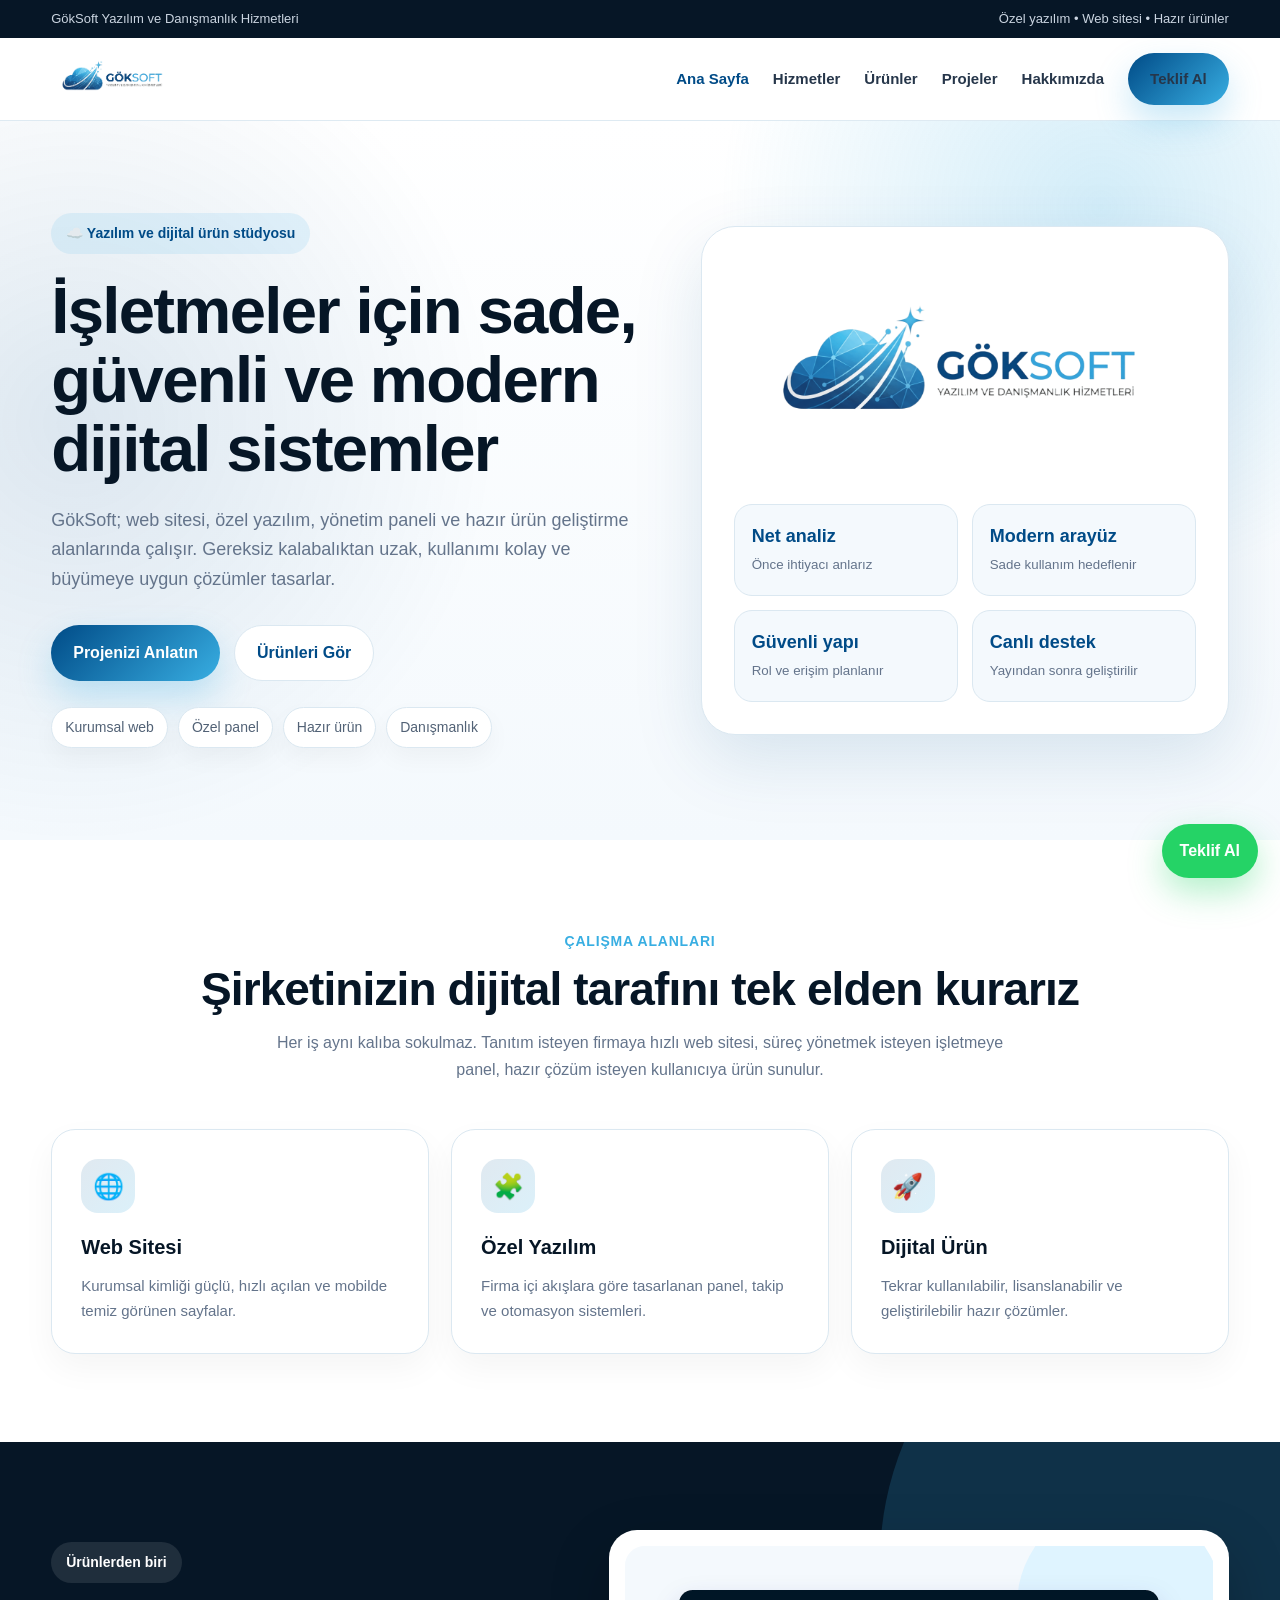
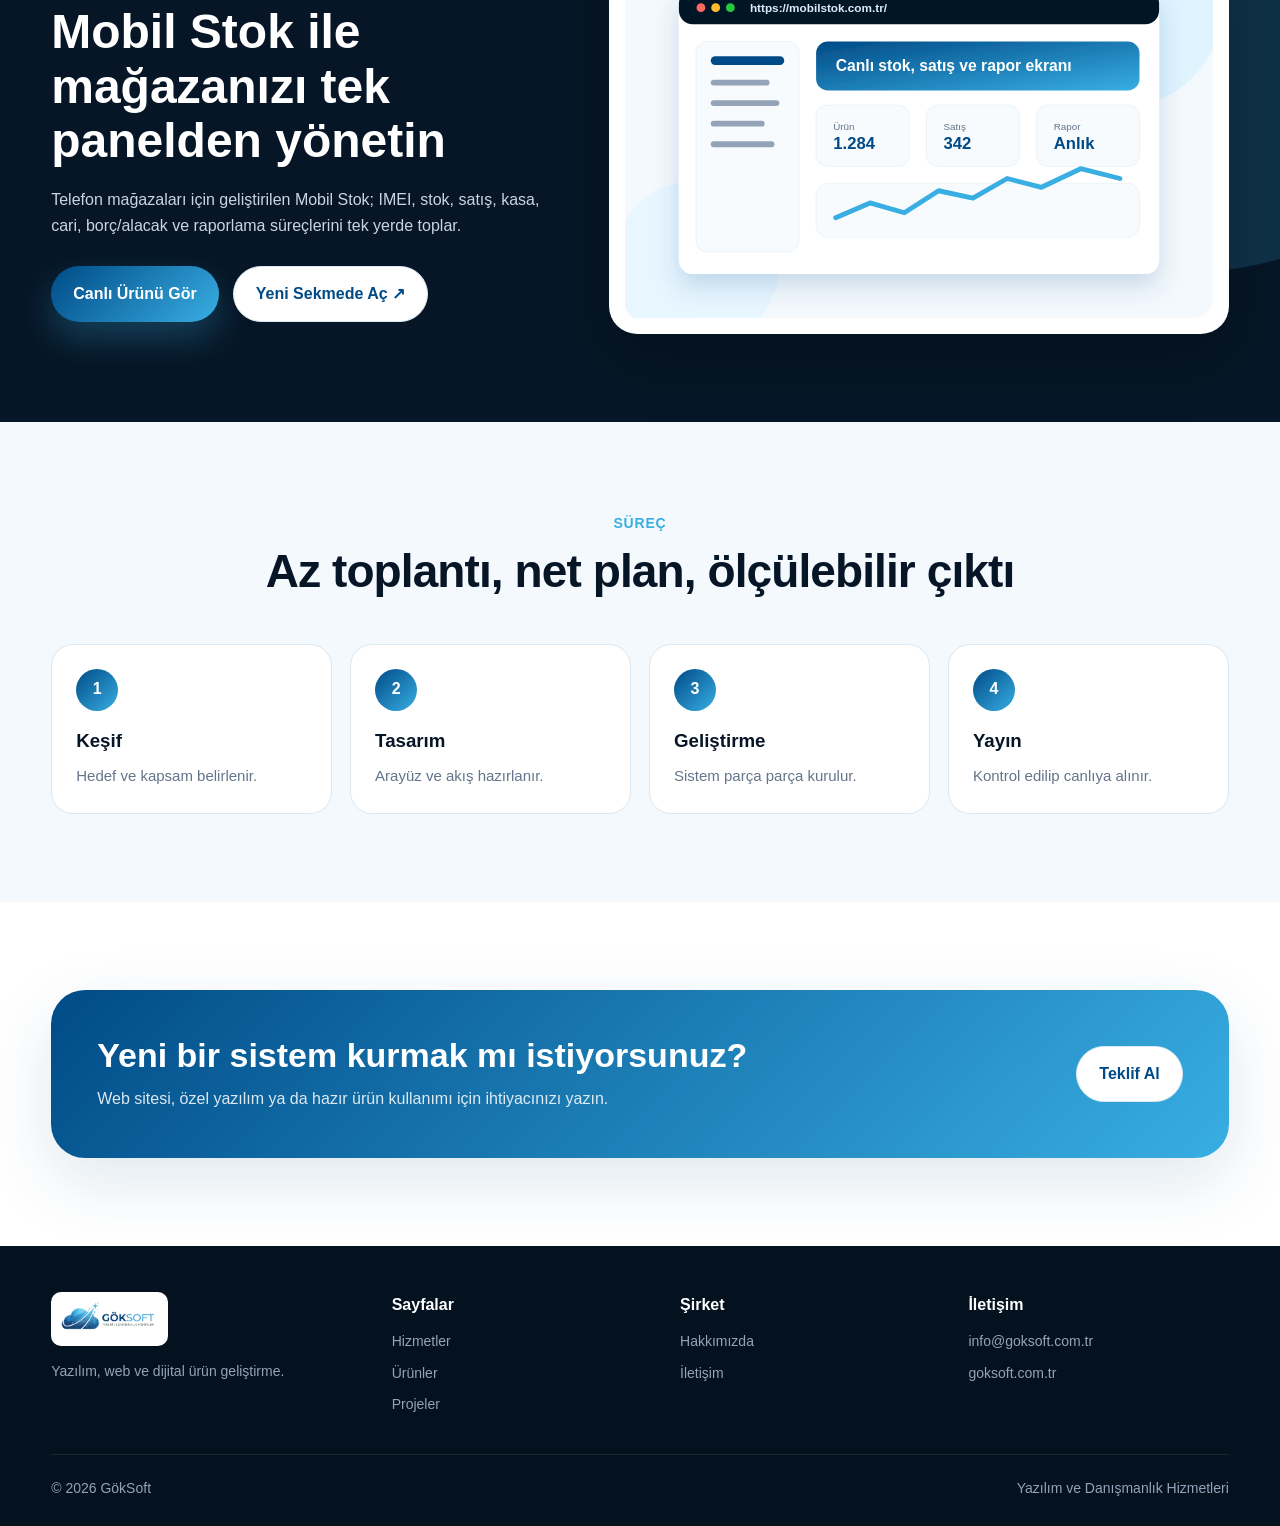
==== commit 9e23cdde: "Add files via upload" ====
--- a/index.html
+++ b/index.html
@@ -1 +1 @@
-<!doctype html><html lang="tr"><head><meta charset="UTF-8"><meta name="viewport" content="width=device-width,initial-scale=1"><title>GökSoft | Yazılım, Web Sitesi ve Dijital Ürün Geliştirme</title><meta name="description" content="GökSoft; işletmeler için özel yazılım, kurumsal web sitesi, yönetim paneli ve hazır dijital ürünler geliştiren yazılım şirketidir."><link rel="canonical" href="https://goksoft.com.tr/"><meta name="robots" content="index,follow"><meta property="og:title" content="GökSoft | Yazılım, Web Sitesi ve Dijital Ürün Geliştirme"><meta property="og:description" content="GökSoft; işletmeler için özel yazılım, kurumsal web sitesi, yönetim paneli ve hazır dijital ürünler geliştiren yazılım şirketidir."><meta property="og:image" content="https://goksoft.com.tr/assets/logo.png"><meta property="og:type" content="website"><link rel="icon" href="favicon/favicon.png"><link rel="stylesheet" href="css/style.css"></head><body><div class="top"><div class="container"><span>GökSoft Yazılım ve Danışmanlık Hizmetleri</span><span>Özel yazılım • Web sitesi • Hazır ürünler</span></div></div><header class="header"><div class="container nav"><a class="brand" href="index.html" aria-label="GökSoft Ana Sayfa"><img src="assets/logo.png" alt="GökSoft logo"></a><button class="toggle" onclick="toggleMenu()" aria-label="Menü">☰</button><nav id="menu" class="menu"><a class="active" href="index.html">Ana Sayfa</a><a class="" href="hizmetler.html">Hizmetler</a><a class="" href="urunler.html">Ürünler</a><a class="" href="projeler.html">Projeler</a><a class="" href="hakkimizda.html">Hakkımızda</a><a class="btn btn-primary" href="iletisim.html">Teklif Al</a></nav></div></header><main><section class="hero"><div class="container hero-grid"><div><div class="eyebrow">☁️ Yazılım ve dijital ürün stüdyosu</div><h1>İşletmeler için sade, güvenli ve modern dijital sistemler</h1><p class="lead">GökSoft; web sitesi, özel yazılım, yönetim paneli ve hazır ürün geliştirme alanlarında çalışır. Gereksiz kalabalıktan uzak, kullanımı kolay ve büyümeye uygun çözümler tasarlar.</p><div class="actions"><a class="btn btn-primary" href="iletisim.html">Projenizi Anlatın</a><a class="btn btn-light" href="urunler.html">Ürünleri Gör</a></div><div class="chips"><span>Kurumsal web</span><span>Özel panel</span><span>Hazır ürün</span><span>Danışmanlık</span></div></div><div class="hero-card"><img src="assets/logo.png" alt="GökSoft yazılım şirketi"><div class="mini-grid"><div class="mini"><strong>Net analiz</strong><small>Önce ihtiyacı anlarız</small></div><div class="mini"><strong>Modern arayüz</strong><small>Sade kullanım hedeflenir</small></div><div class="mini"><strong>Güvenli yapı</strong><small>Rol ve erişim planlanır</small></div><div class="mini"><strong>Canlı destek</strong><small>Yayından sonra geliştirilir</small></div></div></div></div></section><section><div class="container"><div class="section-head"><span>Çalışma Alanları</span><h2>Şirketinizin dijital tarafını tek elden kurarız</h2><p>Her iş aynı kalıba sokulmaz. Tanıtım isteyen firmaya hızlı web sitesi, süreç yönetmek isteyen işletmeye panel, hazır çözüm isteyen kullanıcıya ürün sunulur.</p></div><div class="cards"><article class="card"><div class="icon">🌐</div><h3>Web Sitesi</h3><p>Kurumsal kimliği güçlü, hızlı açılan ve mobilde temiz görünen sayfalar.</p></article><article class="card"><div class="icon">🧩</div><h3>Özel Yazılım</h3><p>Firma içi akışlara göre tasarlanan panel, takip ve otomasyon sistemleri.</p></article><article class="card"><div class="icon">🚀</div><h3>Dijital Ürün</h3><p>Tekrar kullanılabilir, lisanslanabilir ve geliştirilebilir hazır çözümler.</p></article></div></div></section><section class="showcase"><div class="container showcase-grid"><div><div class="eyebrow" style="background:rgba(255,255,255,.1);color:#fff">Ürünlerden biri</div><h2>Mobil Stok ile mağazanızı tek panelden yönetin</h2><p>Telefon mağazaları için geliştirilen Mobil Stok; IMEI, stok, satış, kasa, cari, borç/alacak ve raporlama süreçlerini tek yerde toplar.</p><div class="actions"><a class="btn btn-primary" href="urunler.html#mobil-stok-canli">Canlı Ürünü Gör</a><a class="btn btn-light" href="urunler.html#mobil-stok-canli">Canlı Ürünü Gör</a></div></div><div class="showcase-img"><img src="assets/stok-takip-projesi.svg" alt="GökSoft stok takip projesi ekran tanıtımı"></div></div></section><section class="light"><div class="container"><div class="section-head"><span>Süreç</span><h2>Az toplantı, net plan, ölçülebilir çıktı</h2></div><div class="steps"><div class="step"><div class="num">1</div><h3>Keşif</h3><p>Hedef ve kapsam belirlenir.</p></div><div class="step"><div class="num">2</div><h3>Tasarım</h3><p>Arayüz ve akış hazırlanır.</p></div><div class="step"><div class="num">3</div><h3>Geliştirme</h3><p>Sistem parça parça kurulur.</p></div><div class="step"><div class="num">4</div><h3>Yayın</h3><p>Kontrol edilip canlıya alınır.</p></div></div></div></section><section><div class="container"><div class="cta"><div><h2>Yeni bir sistem kurmak mı istiyorsunuz?</h2><p>Web sitesi, özel yazılım ya da hazır ürün kullanımı için ihtiyacınızı yazın.</p></div><div class="actions"><a class="btn btn-light" href="iletisim.html">Teklif Al</a></div></div></div></section></main><footer class="footer"><div class="container"><div class="footer-grid"><div><img src="assets/logo.png" alt="GökSoft"><p>Yazılım, web ve dijital ürün geliştirme.</p></div><div><h3>Sayfalar</h3><a href="hizmetler.html">Hizmetler</a><a href="urunler.html">Ürünler</a><a href="projeler.html">Projeler</a></div><div><h3>Şirket</h3><a href="hakkimizda.html">Hakkımızda</a><a href="iletisim.html">İletişim</a></div><div><h3>İletişim</h3><p>info@goksoft.com.tr</p><p>goksoft.com.tr</p></div></div><div class="copy"><span>© 2026 GökSoft</span><span>Yazılım ve Danışmanlık Hizmetleri</span></div></div></footer><a class="whatsapp-float" href="iletisim.html">Teklif Al</a><script src="js/main.js"></script></body></html>+<!doctype html><html lang="tr"><head><meta charset="UTF-8"><meta name="viewport" content="width=device-width,initial-scale=1"><title>GökSoft | Yazılım, Web Sitesi ve Dijital Ürün Geliştirme</title><meta name="description" content="GökSoft; işletmeler için özel yazılım, kurumsal web sitesi, yönetim paneli ve hazır dijital ürünler geliştiren yazılım şirketidir."><link rel="canonical" href="https://goksoft.com.tr/"><meta name="robots" content="index,follow"><meta property="og:title" content="GökSoft | Yazılım, Web Sitesi ve Dijital Ürün Geliştirme"><meta property="og:description" content="GökSoft; işletmeler için özel yazılım, kurumsal web sitesi, yönetim paneli ve hazır dijital ürünler geliştiren yazılım şirketidir."><meta property="og:image" content="https://goksoft.com.tr/assets/logo.png"><meta property="og:type" content="website"><link rel="icon" href="favicon/favicon.png"><link rel="stylesheet" href="css/style.css"></head><body><div class="top"><div class="container"><span>GökSoft Yazılım ve Danışmanlık Hizmetleri</span><span>Özel yazılım • Web sitesi • Hazır ürünler</span></div></div><header class="header"><div class="container nav"><a class="brand" href="index.html" aria-label="GökSoft Ana Sayfa"><img src="assets/logo.png" alt="GökSoft logo"></a><button class="toggle" onclick="toggleMenu()" aria-label="Menü">☰</button><nav id="menu" class="menu"><a class="active" href="index.html">Ana Sayfa</a><a class="" href="hizmetler.html">Hizmetler</a><a class="" href="urunler.html">Ürünler</a><a class="" href="projeler.html">Projeler</a><a class="" href="hakkimizda.html">Hakkımızda</a><a class="btn btn-primary" href="iletisim.html">Teklif Al</a></nav></div></header><main><section class="hero"><div class="container hero-grid"><div><div class="eyebrow">☁️ Yazılım ve dijital ürün stüdyosu</div><h1>İşletmeler için sade, güvenli ve modern dijital sistemler</h1><p class="lead">GökSoft; web sitesi, özel yazılım, yönetim paneli ve hazır ürün geliştirme alanlarında çalışır. Gereksiz kalabalıktan uzak, kullanımı kolay ve büyümeye uygun çözümler tasarlar.</p><div class="actions"><a class="btn btn-primary" href="iletisim.html">Projenizi Anlatın</a><a class="btn btn-light" href="urunler.html">Ürünleri Gör</a></div><div class="chips"><span>Kurumsal web</span><span>Özel panel</span><span>Hazır ürün</span><span>Danışmanlık</span></div></div><div class="hero-card"><img src="assets/logo.png" alt="GökSoft yazılım şirketi"><div class="mini-grid"><div class="mini"><strong>Net analiz</strong><small>Önce ihtiyacı anlarız</small></div><div class="mini"><strong>Modern arayüz</strong><small>Sade kullanım hedeflenir</small></div><div class="mini"><strong>Güvenli yapı</strong><small>Rol ve erişim planlanır</small></div><div class="mini"><strong>Canlı destek</strong><small>Yayından sonra geliştirilir</small></div></div></div></div></section><section><div class="container"><div class="section-head"><span>Çalışma Alanları</span><h2>Şirketinizin dijital tarafını tek elden kurarız</h2><p>Her iş aynı kalıba sokulmaz. Tanıtım isteyen firmaya hızlı web sitesi, süreç yönetmek isteyen işletmeye panel, hazır çözüm isteyen kullanıcıya ürün sunulur.</p></div><div class="cards"><article class="card"><div class="icon">🌐</div><h3>Web Sitesi</h3><p>Kurumsal kimliği güçlü, hızlı açılan ve mobilde temiz görünen sayfalar.</p></article><article class="card"><div class="icon">🧩</div><h3>Özel Yazılım</h3><p>Firma içi akışlara göre tasarlanan panel, takip ve otomasyon sistemleri.</p></article><article class="card"><div class="icon">🚀</div><h3>Dijital Ürün</h3><p>Tekrar kullanılabilir, lisanslanabilir ve geliştirilebilir hazır çözümler.</p></article></div></div></section><section class="showcase"><div class="container showcase-grid"><div><div class="eyebrow" style="background:rgba(255,255,255,.1);color:#fff">Ürünlerden biri</div><h2>Mobil Stok ile mağazanızı tek panelden yönetin</h2><p>Telefon mağazaları için geliştirilen Mobil Stok; IMEI, stok, satış, kasa, cari, borç/alacak ve raporlama süreçlerini tek yerde toplar.</p><div class="actions"><a class="btn btn-primary" href="urunler.html#mobil-stok-canli">Canlı Ürünü Gör</a><a class="btn btn-light" href="https://mobilstok.com.tr/" target="_blank" rel="noopener noreferrer">Yeni Sekmede Aç ↗</a></div></div><div class="showcase-img"><img src="assets/stok-takip-projesi.svg" alt="GökSoft stok takip projesi ekran tanıtımı"></div></div></section><section class="light"><div class="container"><div class="section-head"><span>Süreç</span><h2>Az toplantı, net plan, ölçülebilir çıktı</h2></div><div class="steps"><div class="step"><div class="num">1</div><h3>Keşif</h3><p>Hedef ve kapsam belirlenir.</p></div><div class="step"><div class="num">2</div><h3>Tasarım</h3><p>Arayüz ve akış hazırlanır.</p></div><div class="step"><div class="num">3</div><h3>Geliştirme</h3><p>Sistem parça parça kurulur.</p></div><div class="step"><div class="num">4</div><h3>Yayın</h3><p>Kontrol edilip canlıya alınır.</p></div></div></div></section><section><div class="container"><div class="cta"><div><h2>Yeni bir sistem kurmak mı istiyorsunuz?</h2><p>Web sitesi, özel yazılım ya da hazır ürün kullanımı için ihtiyacınızı yazın.</p></div><div class="actions"><a class="btn btn-light" href="iletisim.html">Teklif Al</a></div></div></div></section></main><footer class="footer"><div class="container"><div class="footer-grid"><div><img src="assets/logo.png" alt="GökSoft"><p>Yazılım, web ve dijital ürün geliştirme.</p></div><div><h3>Sayfalar</h3><a href="hizmetler.html">Hizmetler</a><a href="urunler.html">Ürünler</a><a href="projeler.html">Projeler</a></div><div><h3>Şirket</h3><a href="hakkimizda.html">Hakkımızda</a><a href="iletisim.html">İletişim</a></div><div><h3>İletişim</h3><p>info@goksoft.com.tr</p><p>goksoft.com.tr</p></div></div><div class="copy"><span>© 2026 GökSoft</span><span>Yazılım ve Danışmanlık Hizmetleri</span></div></div></footer><a class="whatsapp-float" href="iletisim.html">Teklif Al</a><script src="js/main.js"></script></body></html>
--- a/css/style.css
+++ b/css/style.css
@@ -1,2 +1,14 @@
 :root{--primary:#004b87;--sky:#38aee2;--dark:#061626;--ink:#122033;--muted:#64748b;--soft:#f4f9fd;--line:#dbe8f1;--white:#fff;--shadow:0 24px 70px rgba(0,75,135,.13);--r:24px}*{box-sizing:border-box;margin:0;padding:0}html{scroll-behavior:smooth}body{font-family:Inter,Arial,Helvetica,sans-serif;color:var(--ink);background:#fff;line-height:1.65}a{text-decoration:none;color:inherit}img{max-width:100%;display:block}.container{width:min(1180px,92%);margin:auto}.top{background:var(--dark);color:#cbd5e1;font-size:13px}.top .container{min-height:38px;display:flex;align-items:center;justify-content:space-between;gap:16px;flex-wrap:wrap}.header{position:sticky;top:0;z-index:50;background:rgba(255,255,255,.94);backdrop-filter:blur(16px);border-bottom:1px solid rgba(219,232,241,.9)}.nav{height:82px;display:flex;align-items:center;justify-content:space-between}.brand img{height:58px;width:auto}.menu{display:flex;align-items:center;gap:24px;font-weight:800;font-size:15px}.menu a{color:#26364a;transition:.2s}.menu a:hover,.menu a.active{color:var(--primary)}.btn{display:inline-flex;align-items:center;justify-content:center;border-radius:999px;padding:14px 22px;font-weight:900;border:0;cursor:pointer;transition:.25s}.btn-primary{background:linear-gradient(135deg,var(--primary),var(--sky));color:#fff;box-shadow:0 16px 34px rgba(56,174,226,.28)}.btn-primary:hover{transform:translateY(-2px);box-shadow:0 20px 42px rgba(56,174,226,.36)}.btn-light{background:#fff;color:var(--primary);border:1px solid var(--line)}.btn-light:hover{background:#eef9ff}.toggle{display:none;background:#eef9ff;color:var(--primary);border:0;border-radius:14px;font-size:24px;padding:9px 13px}.hero{position:relative;overflow:hidden;background:radial-gradient(circle at 86% 12%,rgba(56,174,226,.22),transparent 30%),radial-gradient(circle at 6% 42%,rgba(0,75,135,.12),transparent 33%),linear-gradient(180deg,#fff 0%,#f4f9fd 100%);padding:92px 0}.hero-grid{display:grid;grid-template-columns:1.06fr .94fr;gap:54px;align-items:center}.eyebrow{display:inline-flex;gap:9px;align-items:center;background:rgba(56,174,226,.12);color:var(--primary);padding:9px 15px;border-radius:999px;font-size:14px;font-weight:900;margin-bottom:22px}.hero h1,.page-hero h1{font-size:clamp(38px,5.1vw,66px);line-height:1.06;letter-spacing:-1.7px;color:var(--dark);margin-bottom:22px}.lead{font-size:18px;color:var(--muted);max-width:690px;margin-bottom:30px}.actions{display:flex;gap:14px;flex-wrap:wrap}.chips{display:flex;gap:10px;flex-wrap:wrap;margin-top:26px}.chips span{background:#fff;border:1px solid var(--line);border-radius:999px;padding:8px 13px;color:#526276;font-size:14px;box-shadow:0 10px 24px rgba(2,8,23,.04)}.hero-card,.panel{background:#fff;border:1px solid var(--line);border-radius:34px;padding:32px;box-shadow:var(--shadow)}.hero-card img{border-radius:24px;background:#fff;padding:8px}.mini-grid{display:grid;grid-template-columns:repeat(2,1fr);gap:14px;margin-top:22px}.mini{background:var(--soft);border:1px solid var(--line);border-radius:18px;padding:17px}.mini strong{display:block;color:var(--primary);font-size:18px}.mini small{color:var(--muted)}section{padding:88px 0}.section-head{text-align:center;margin-bottom:46px}.section-head span{color:var(--sky);font-size:14px;font-weight:900;text-transform:uppercase;letter-spacing:.8px}.section-head h2{font-size:clamp(30px,4vw,46px);line-height:1.15;letter-spacing:-.9px;color:var(--dark);margin-top:8px}.section-head p{max-width:760px;margin:15px auto 0;color:var(--muted)}.cards{display:grid;grid-template-columns:repeat(3,1fr);gap:22px}.card{background:#fff;border:1px solid var(--line);border-radius:var(--r);padding:29px;box-shadow:0 14px 34px rgba(2,8,23,.045);transition:.25s}.card:hover{transform:translateY(-6px);border-color:rgba(56,174,226,.55);box-shadow:var(--shadow)}.icon{width:54px;height:54px;display:flex;align-items:center;justify-content:center;border-radius:17px;background:linear-gradient(135deg,rgba(0,75,135,.12),rgba(56,174,226,.18));font-size:25px;margin-bottom:18px}.card h3{font-size:20px;color:var(--dark);margin-bottom:10px}.card p{color:var(--muted);font-size:15px}.showcase{background:var(--dark);color:#fff;position:relative;overflow:hidden}.showcase:after{content:"";position:absolute;width:620px;height:620px;border-radius:50%;background:rgba(56,174,226,.18);right:-220px;top:-190px}.showcase-grid{position:relative;z-index:2;display:grid;grid-template-columns:.9fr 1.1fr;gap:50px;align-items:center}.showcase h2{font-size:clamp(32px,4vw,48px);line-height:1.14;margin-bottom:18px}.showcase p{color:#cbd5e1;margin-bottom:26px}.showcase-img{background:#fff;border-radius:28px;padding:16px;box-shadow:0 24px 60px rgba(0,0,0,.22)}.light{background:var(--soft)}.steps{display:grid;grid-template-columns:repeat(4,1fr);gap:18px}.step{background:#fff;border:1px solid var(--line);border-radius:22px;padding:24px}.num{width:42px;height:42px;border-radius:50%;background:linear-gradient(135deg,var(--primary),var(--sky));color:#fff;display:flex;align-items:center;justify-content:center;font-weight:900;margin-bottom:15px}.step h3{color:var(--dark);margin-bottom:8px}.step p{color:var(--muted);font-size:15px}.page-hero{background:linear-gradient(180deg,#fff 0%,var(--soft) 100%);padding:74px 0}.breadcrumb{font-size:14px;color:var(--muted);margin-bottom:18px}.breadcrumb a{color:var(--primary);font-weight:800}.two-col{display:grid;grid-template-columns:1fr 1fr;gap:34px;align-items:start}.panel{border-radius:28px}.panel h2,.panel h3{color:var(--dark);margin-bottom:12px}.panel p{color:var(--muted);margin-bottom:14px}.check-list{display:grid;gap:12px}.check{background:#fff;border:1px solid var(--line);border-radius:16px;padding:14px 16px;font-weight:800}.check span{color:#16a34a;margin-right:8px}.product-featured{display:grid;grid-template-columns:1.05fr .95fr;gap:34px;align-items:center;background:#fff;border:1px solid var(--line);border-radius:34px;padding:34px;box-shadow:var(--shadow)}.product-featured h2{font-size:clamp(30px,4vw,44px);line-height:1.13;color:var(--dark);margin-bottom:14px}.product-featured p{color:var(--muted);margin-bottom:18px}.pill-row{display:flex;gap:10px;flex-wrap:wrap;margin:20px 0}.pill-row span{padding:8px 12px;border-radius:999px;background:#eef9ff;color:var(--primary);font-weight:800;font-size:13px}.product-img{border-radius:26px;background:var(--soft);border:1px solid var(--line);overflow:hidden}.portfolio{display:grid;grid-template-columns:repeat(3,1fr);gap:22px}.project{border-radius:24px;overflow:hidden;border:1px solid var(--line);background:#fff;box-shadow:0 14px 34px rgba(2,8,23,.045)}.project .visual{height:150px;background:linear-gradient(135deg,rgba(0,75,135,.95),rgba(56,174,226,.85));display:flex;align-items:center;justify-content:center;color:#fff;font-size:42px}.project .body{padding:24px}.project h3{color:var(--dark);margin-bottom:8px}.project p{color:var(--muted);font-size:15px}.contact-grid{display:grid;grid-template-columns:.9fr 1.1fr;gap:34px}.contact-info{background:linear-gradient(135deg,var(--primary),var(--sky));color:#fff;border-radius:28px;padding:35px}.contact-info h2{font-size:35px;line-height:1.15;margin-bottom:14px}.contact-info p{color:rgba(255,255,255,.85);margin-bottom:24px}.contact-line{padding:14px 0;border-bottom:1px solid rgba(255,255,255,.18)}form{display:grid;gap:14px}input,select,textarea{width:100%;border:1px solid var(--line);border-radius:16px;padding:15px 16px;outline:0;font:inherit;background:#fff}input:focus,select:focus,textarea:focus{border-color:var(--sky);box-shadow:0 0 0 4px rgba(56,174,226,.13)}textarea{min-height:145px;resize:vertical}.cta{background:linear-gradient(135deg,var(--primary),var(--sky));color:#fff;border-radius:34px;padding:46px;display:flex;align-items:center;justify-content:space-between;gap:28px;box-shadow:var(--shadow)}.cta h2{font-size:34px;line-height:1.16;margin-bottom:10px}.cta p{color:rgba(255,255,255,.86);max-width:650px}.footer{background:#04111f;color:#94a3b8;padding:46px 0 26px}.footer-grid{display:grid;grid-template-columns:1.2fr repeat(3,1fr);gap:28px;padding-bottom:30px;border-bottom:1px solid rgba(255,255,255,.09)}.footer img{height:54px;background:#fff;border-radius:10px;margin-bottom:14px}.footer h3{color:#fff;margin-bottom:12px;font-size:16px}.footer a,.footer p{display:block;color:#94a3b8;font-size:14px;margin-bottom:8px}.copy{padding-top:22px;display:flex;justify-content:space-between;gap:18px;flex-wrap:wrap;font-size:14px}.whatsapp-float{position:fixed;right:22px;bottom:22px;z-index:60;background:#25d366;color:#fff;border-radius:999px;padding:14px 18px;font-weight:900;box-shadow:0 14px 34px rgba(37,211,102,.35)}@media(max-width:950px){.toggle{display:block}.menu{position:fixed;top:82px;left:0;right:0;background:#fff;padding:24px;flex-direction:column;align-items:flex-start;border-bottom:1px solid var(--line);transform:translateY(-130%);opacity:0;pointer-events:none;transition:.25s}.menu.open{transform:translateY(0);opacity:1;pointer-events:auto}.hero-grid,.showcase-grid,.two-col,.contact-grid,.product-featured{grid-template-columns:1fr}.cards,.steps,.portfolio,.footer-grid{grid-template-columns:1fr}.hero{padding:60px 0}.brand img{height:48px}.mini-grid{grid-template-columns:1fr}.cta{display:block}.cta .actions{margin-top:24px}.top .container{justify-content:center;text-align:center}}@media(max-width:560px){.hero h1,.page-hero h1{font-size:38px}.section-head h2{font-size:31px}.hero-card,.panel,.contact-info,.product-featured{padding:24px}.cta{padding:30px}.whatsapp-float{left:18px;right:18px;text-align:center}}.product-section{padding-bottom:72px}.live-product{margin-top:34px;background:#fff;border:1px solid var(--line);border-radius:34px;padding:28px;box-shadow:var(--shadow);scroll-margin-top:110px}.live-product-head{display:flex;align-items:flex-end;justify-content:space-between;gap:28px;margin-bottom:22px}.live-product-head h3{font-size:clamp(24px,3vw,34px);line-height:1.15;color:var(--dark);margin:10px 0 8px}.live-product-head p{color:var(--muted);max-width:760px}.live-badge{display:inline-flex;align-items:center;gap:8px;color:#087f5b;font-size:12px;font-weight:900;letter-spacing:.8px}.live-badge i{width:9px;height:9px;border-radius:50%;background:#22c55e;box-shadow:0 0 0 6px rgba(34,197,94,.12)}.live-frame-shell{overflow:hidden;border:1px solid #cbdbe7;border-radius:24px;background:#061626;box-shadow:0 20px 55px rgba(2,8,23,.12)}.live-product-frame{display:block;width:100%;height:720px;border:0;background:#f5f8fb}.live-product-note{font-size:13px;color:var(--muted);margin:14px 4px 0}.product-featured .actions{margin-top:24px}@media(max-width:950px){.live-product-head{align-items:flex-start;flex-direction:column}.live-product-frame{height:660px}}@media(max-width:560px){.live-product{padding:16px;border-radius:24px}.live-frame-shell{border-radius:18px}.live-product-frame{height:640px}}
 .form-status{margin-top:14px;font-size:14px;line-height:1.5;min-height:21px}.form-status.success{color:#087f5b;font-weight:700}.form-status.error{color:#c92a2a;font-weight:700}form button:disabled{opacity:.65;cursor:not-allowed}
+
+
+
+/* Mobil Stok canlı önizleme tarayıcı çubuğu */
+.live-frame-bar{min-height:52px;display:flex;align-items:center;gap:8px;padding:0 14px;background:linear-gradient(180deg,#08233d 0%,#061626 100%);color:#dbeafe;border-bottom:1px solid rgba(255,255,255,.08)}
+.live-frame-bar>span{width:10px;height:10px;border-radius:50%;display:block;flex:0 0 auto;background:#ff6961}.live-frame-bar>span:nth-child(2){background:#ffbd2e}.live-frame-bar>span:nth-child(3){background:#28c840}
+.live-url{margin-left:8px;min-width:0;flex:1;background:rgba(255,255,255,.08);border:1px solid rgba(255,255,255,.08);border-radius:999px;padding:7px 14px;color:#dbeafe;font-size:13px;font-weight:800;white-space:nowrap;overflow:hidden;text-overflow:ellipsis}
+.live-url:hover{background:rgba(255,255,255,.12);color:#fff}
+.live-bar-open{flex:0 0 auto;border-radius:999px;padding:8px 13px;background:#fff;color:var(--primary);font-size:12px;font-weight:900;line-height:1.2}
+.live-bar-open:hover{background:#eef9ff}
+.live-head-open{white-space:nowrap}
+@media(max-width:700px){.live-frame-bar{padding:10px 12px;flex-wrap:wrap}.live-url{order:2;flex-basis:100%;margin-left:0}.live-bar-open{margin-left:auto}.live-head-open{width:100%}}
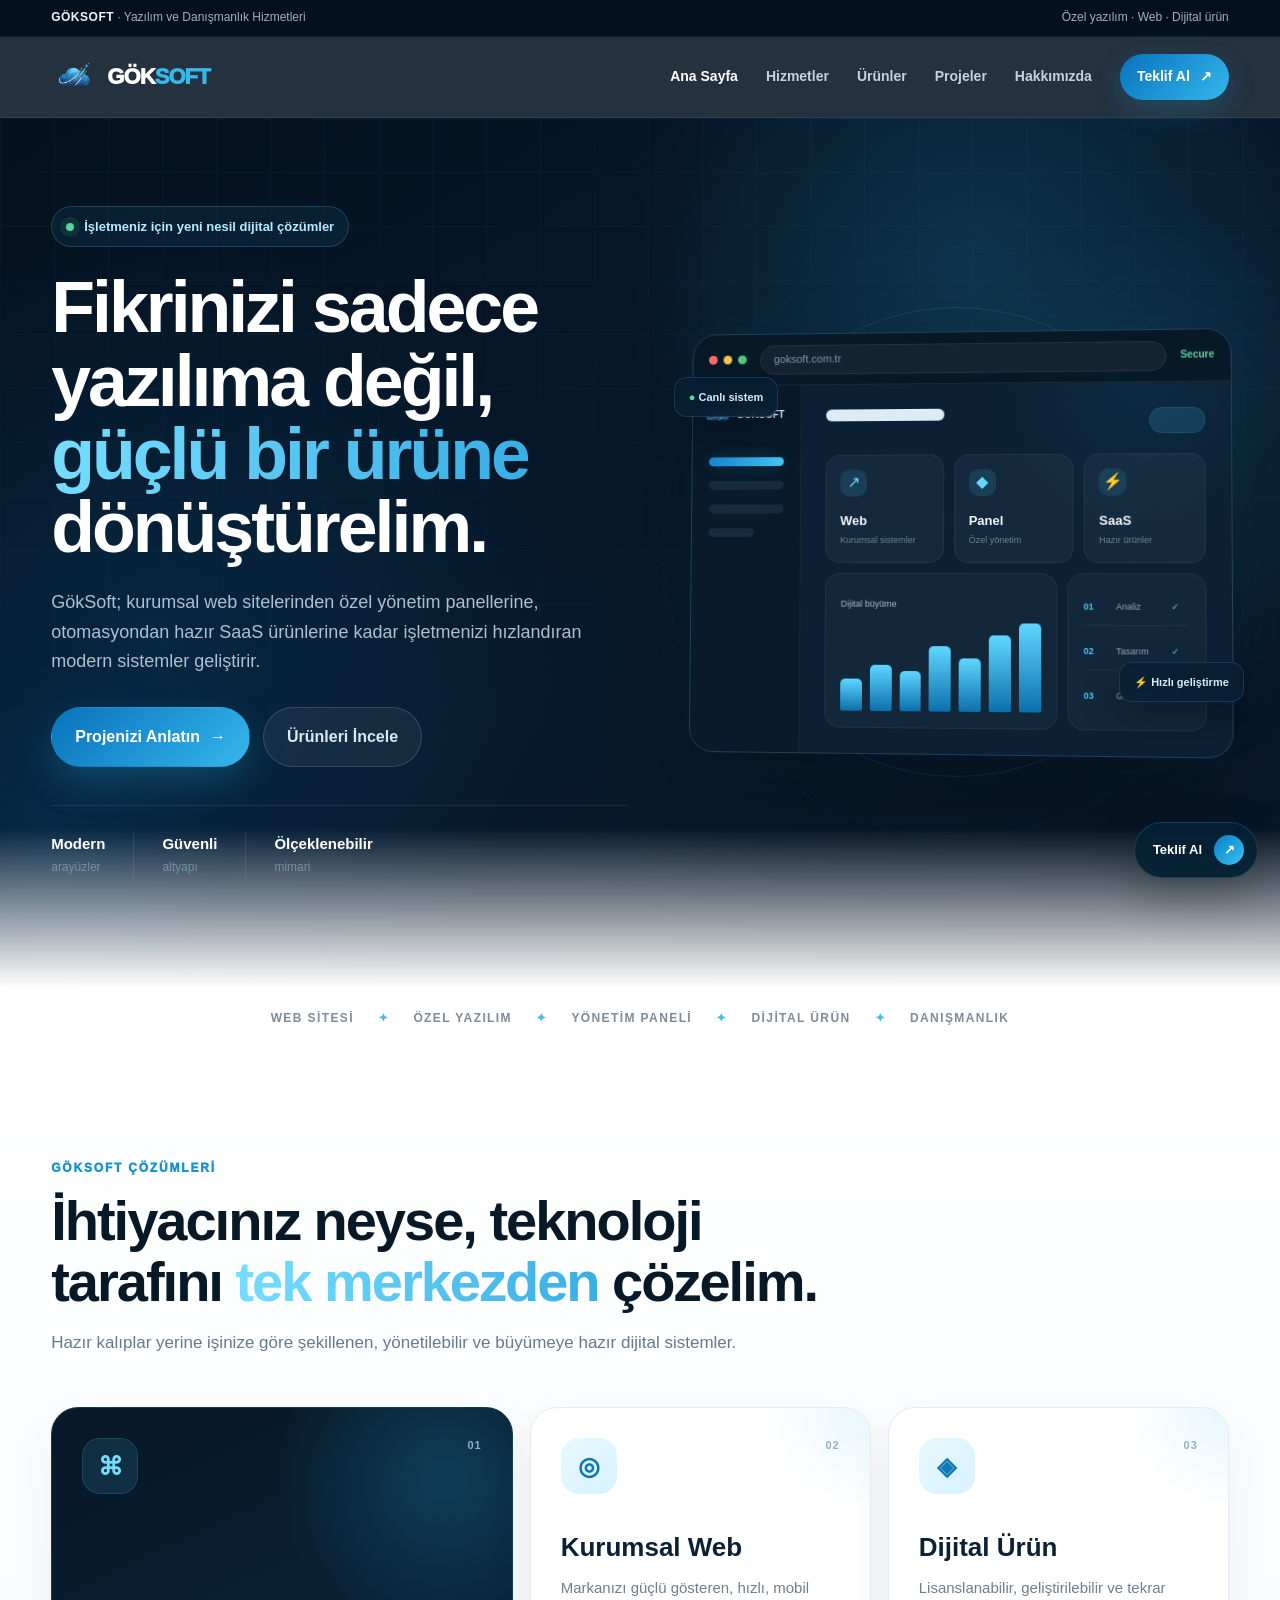
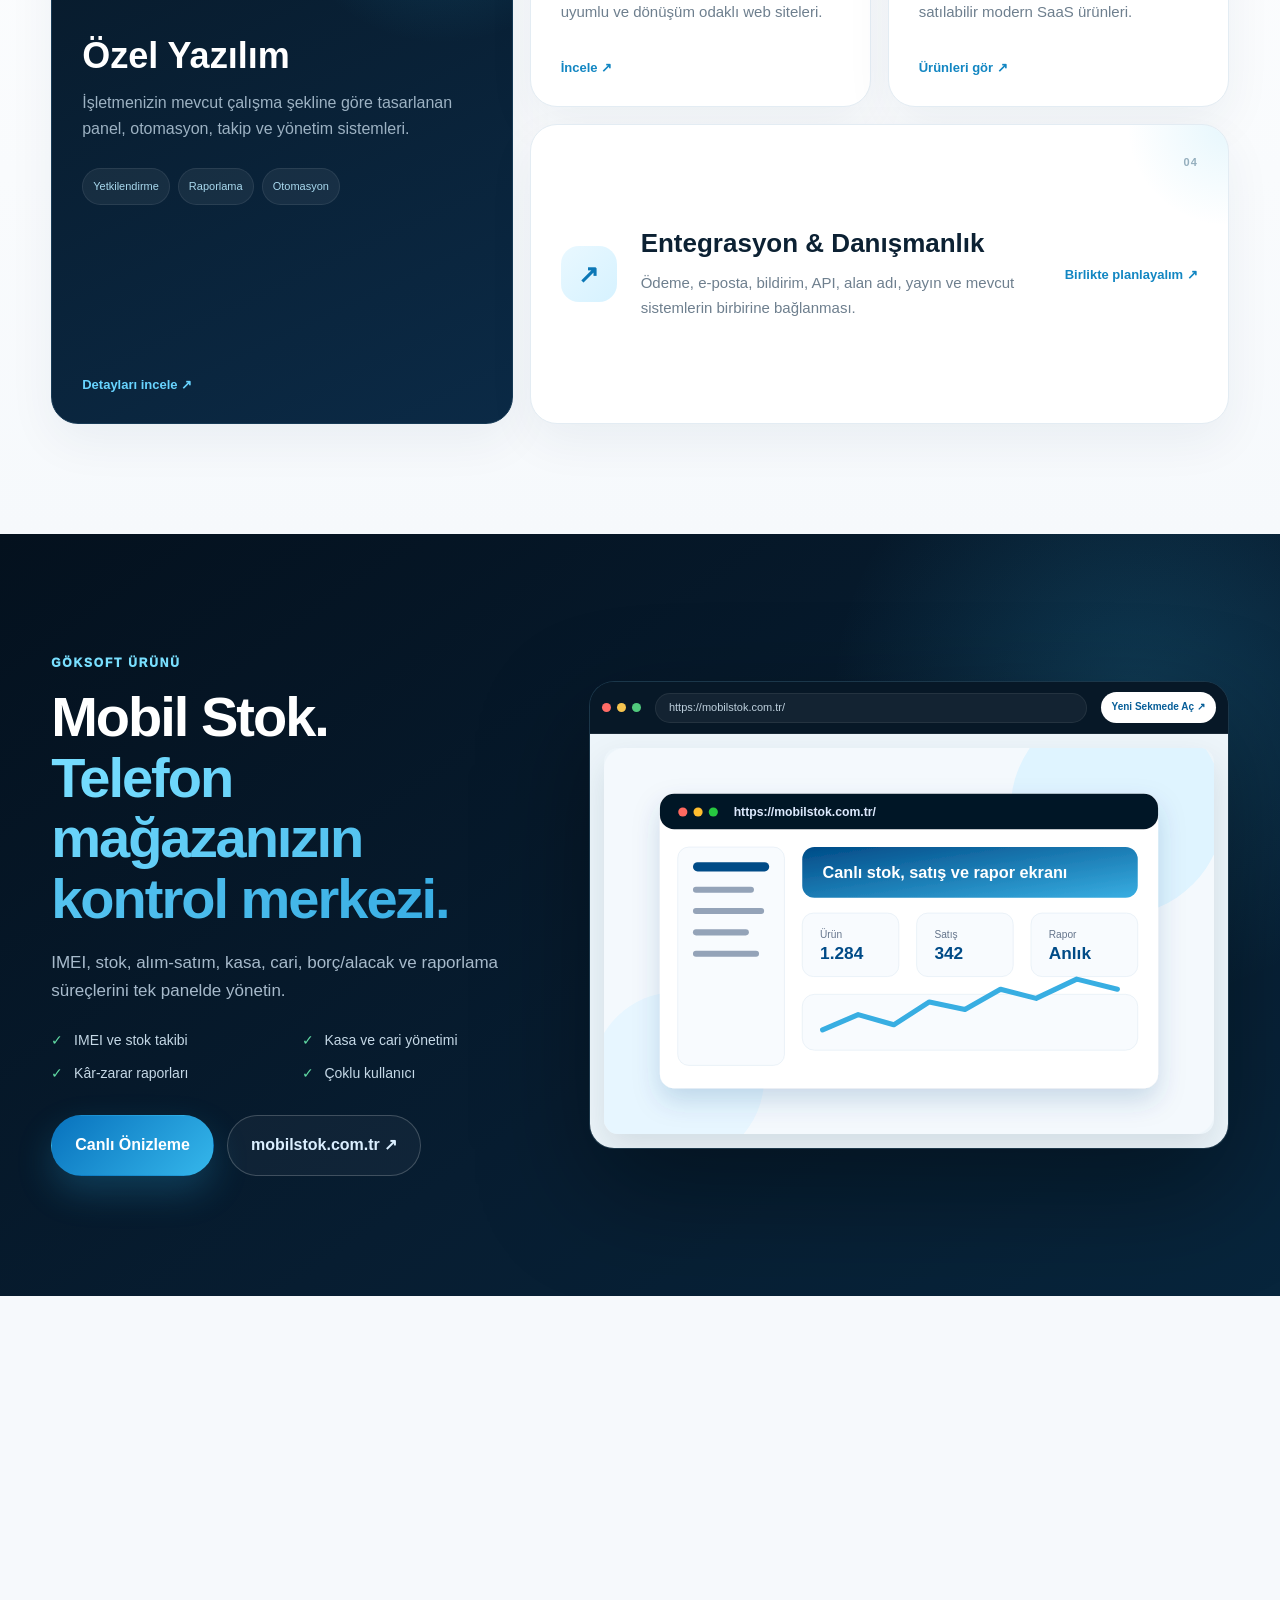
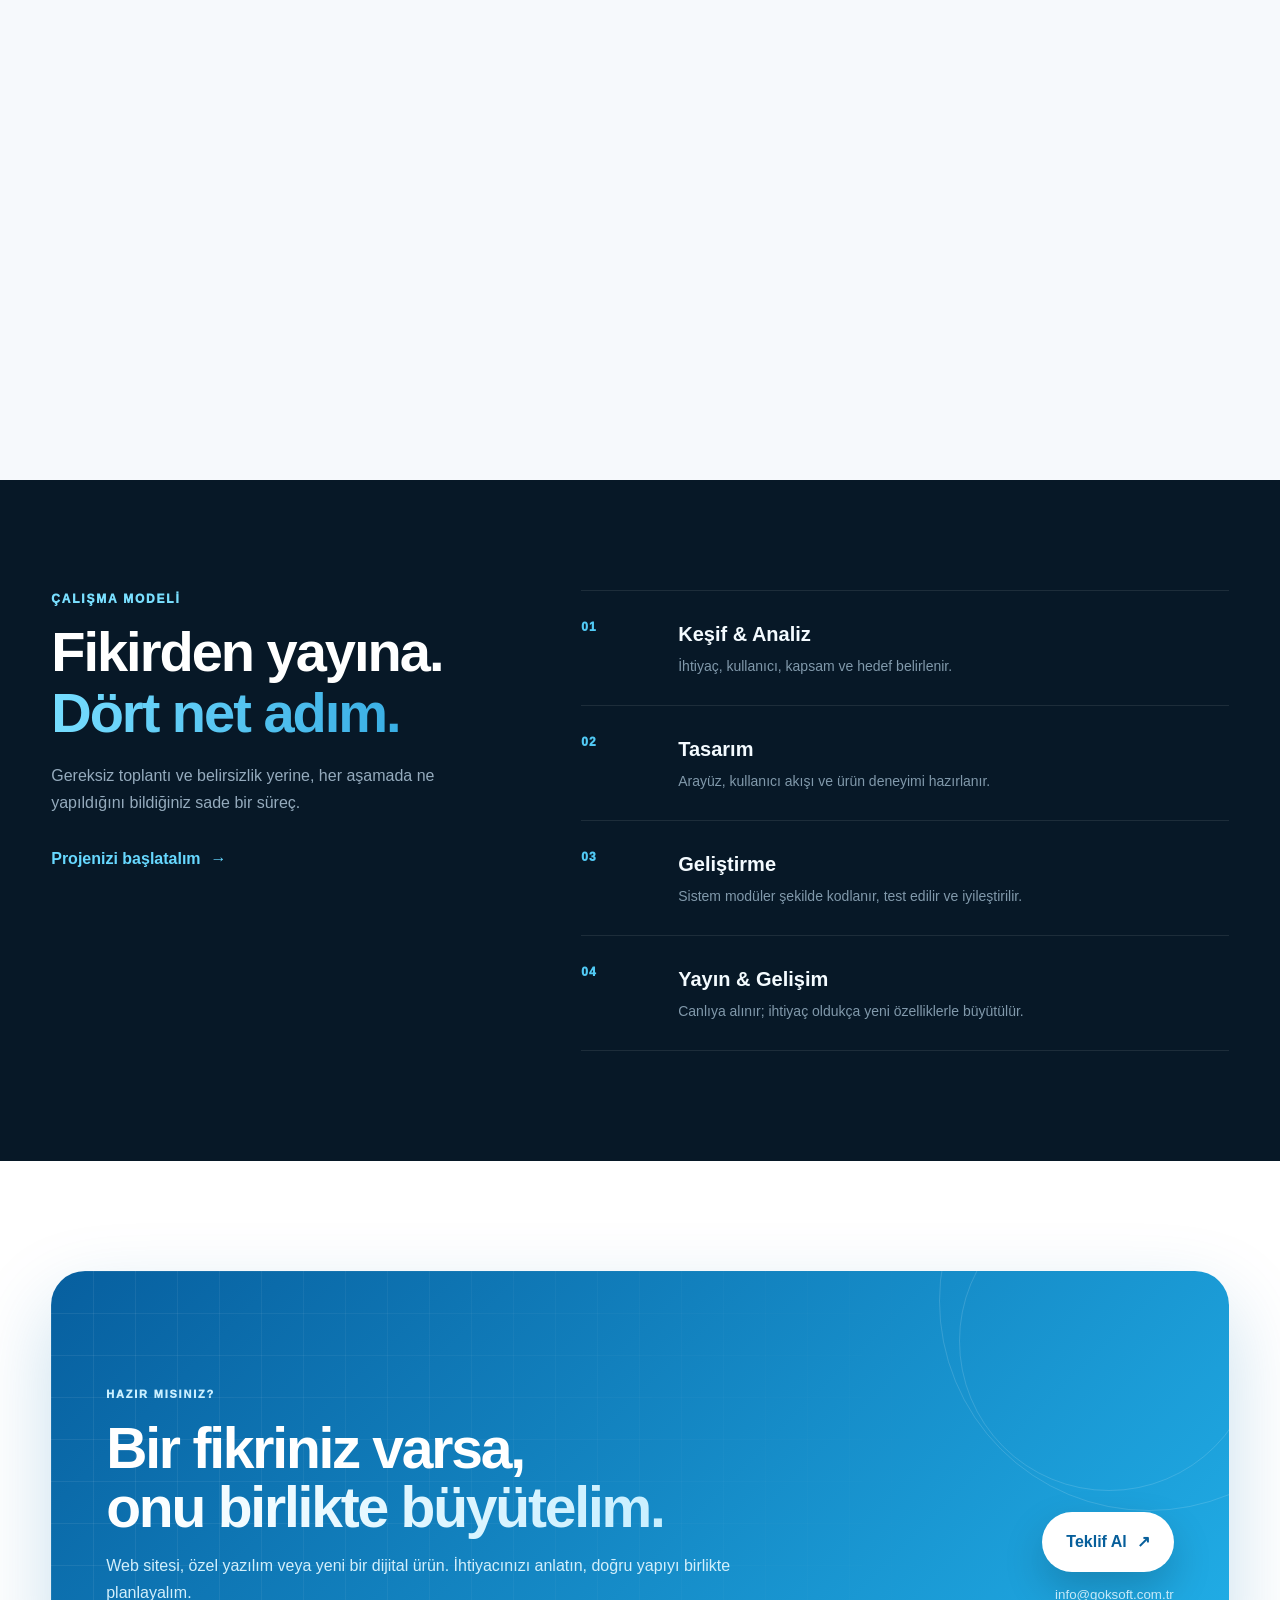
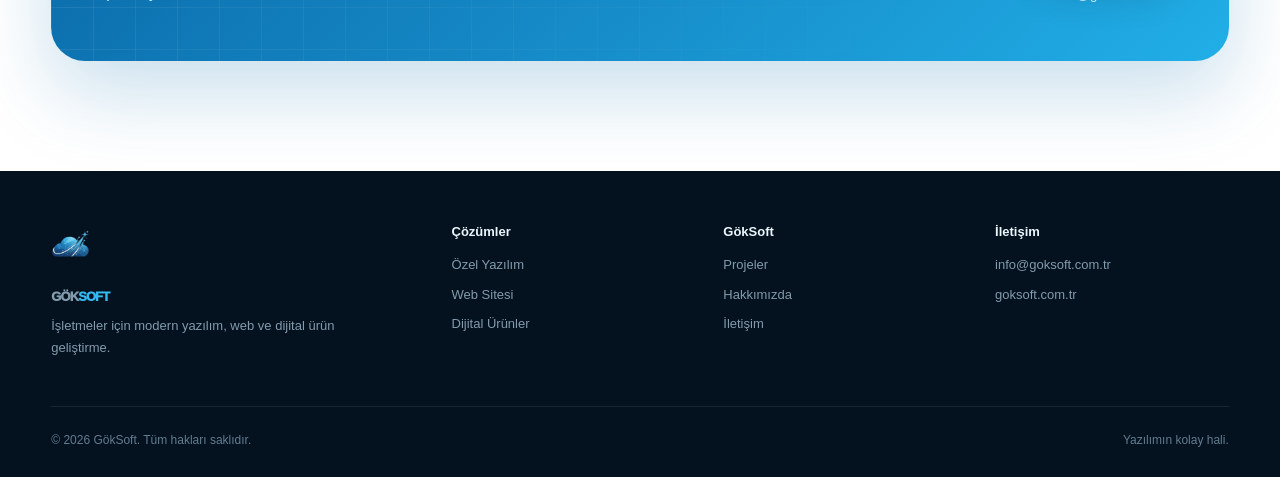
==== commit aa0d5128: "Add files via upload" ====
--- a/index.html
+++ b/index.html
@@ -1 +1,250 @@
-<!doctype html><html lang="tr"><head><meta charset="UTF-8"><meta name="viewport" content="width=device-width,initial-scale=1"><title>GökSoft | Yazılım, Web Sitesi ve Dijital Ürün Geliştirme</title><meta name="description" content="GökSoft; işletmeler için özel yazılım, kurumsal web sitesi, yönetim paneli ve hazır dijital ürünler geliştiren yazılım şirketidir."><link rel="canonical" href="https://goksoft.com.tr/"><meta name="robots" content="index,follow"><meta property="og:title" content="GökSoft | Yazılım, Web Sitesi ve Dijital Ürün Geliştirme"><meta property="og:description" content="GökSoft; işletmeler için özel yazılım, kurumsal web sitesi, yönetim paneli ve hazır dijital ürünler geliştiren yazılım şirketidir."><meta property="og:image" content="https://goksoft.com.tr/assets/logo.png"><meta property="og:type" content="website"><link rel="icon" href="favicon/favicon.png"><link rel="stylesheet" href="css/style.css"></head><body><div class="top"><div class="container"><span>GökSoft Yazılım ve Danışmanlık Hizmetleri</span><span>Özel yazılım • Web sitesi • Hazır ürünler</span></div></div><header class="header"><div class="container nav"><a class="brand" href="index.html" aria-label="GökSoft Ana Sayfa"><img src="assets/logo.png" alt="GökSoft logo"></a><button class="toggle" onclick="toggleMenu()" aria-label="Menü">☰</button><nav id="menu" class="menu"><a class="active" href="index.html">Ana Sayfa</a><a class="" href="hizmetler.html">Hizmetler</a><a class="" href="urunler.html">Ürünler</a><a class="" href="projeler.html">Projeler</a><a class="" href="hakkimizda.html">Hakkımızda</a><a class="btn btn-primary" href="iletisim.html">Teklif Al</a></nav></div></header><main><section class="hero"><div class="container hero-grid"><div><div class="eyebrow">☁️ Yazılım ve dijital ürün stüdyosu</div><h1>İşletmeler için sade, güvenli ve modern dijital sistemler</h1><p class="lead">GökSoft; web sitesi, özel yazılım, yönetim paneli ve hazır ürün geliştirme alanlarında çalışır. Gereksiz kalabalıktan uzak, kullanımı kolay ve büyümeye uygun çözümler tasarlar.</p><div class="actions"><a class="btn btn-primary" href="iletisim.html">Projenizi Anlatın</a><a class="btn btn-light" href="urunler.html">Ürünleri Gör</a></div><div class="chips"><span>Kurumsal web</span><span>Özel panel</span><span>Hazır ürün</span><span>Danışmanlık</span></div></div><div class="hero-card"><img src="assets/logo.png" alt="GökSoft yazılım şirketi"><div class="mini-grid"><div class="mini"><strong>Net analiz</strong><small>Önce ihtiyacı anlarız</small></div><div class="mini"><strong>Modern arayüz</strong><small>Sade kullanım hedeflenir</small></div><div class="mini"><strong>Güvenli yapı</strong><small>Rol ve erişim planlanır</small></div><div class="mini"><strong>Canlı destek</strong><small>Yayından sonra geliştirilir</small></div></div></div></div></section><section><div class="container"><div class="section-head"><span>Çalışma Alanları</span><h2>Şirketinizin dijital tarafını tek elden kurarız</h2><p>Her iş aynı kalıba sokulmaz. Tanıtım isteyen firmaya hızlı web sitesi, süreç yönetmek isteyen işletmeye panel, hazır çözüm isteyen kullanıcıya ürün sunulur.</p></div><div class="cards"><article class="card"><div class="icon">🌐</div><h3>Web Sitesi</h3><p>Kurumsal kimliği güçlü, hızlı açılan ve mobilde temiz görünen sayfalar.</p></article><article class="card"><div class="icon">🧩</div><h3>Özel Yazılım</h3><p>Firma içi akışlara göre tasarlanan panel, takip ve otomasyon sistemleri.</p></article><article class="card"><div class="icon">🚀</div><h3>Dijital Ürün</h3><p>Tekrar kullanılabilir, lisanslanabilir ve geliştirilebilir hazır çözümler.</p></article></div></div></section><section class="showcase"><div class="container showcase-grid"><div><div class="eyebrow" style="background:rgba(255,255,255,.1);color:#fff">Ürünlerden biri</div><h2>Mobil Stok ile mağazanızı tek panelden yönetin</h2><p>Telefon mağazaları için geliştirilen Mobil Stok; IMEI, stok, satış, kasa, cari, borç/alacak ve raporlama süreçlerini tek yerde toplar.</p><div class="actions"><a class="btn btn-primary" href="urunler.html#mobil-stok-canli">Canlı Ürünü Gör</a><a class="btn btn-light" href="https://mobilstok.com.tr/" target="_blank" rel="noopener noreferrer">Yeni Sekmede Aç ↗</a></div></div><div class="showcase-img"><img src="assets/stok-takip-projesi.svg" alt="GökSoft stok takip projesi ekran tanıtımı"></div></div></section><section class="light"><div class="container"><div class="section-head"><span>Süreç</span><h2>Az toplantı, net plan, ölçülebilir çıktı</h2></div><div class="steps"><div class="step"><div class="num">1</div><h3>Keşif</h3><p>Hedef ve kapsam belirlenir.</p></div><div class="step"><div class="num">2</div><h3>Tasarım</h3><p>Arayüz ve akış hazırlanır.</p></div><div class="step"><div class="num">3</div><h3>Geliştirme</h3><p>Sistem parça parça kurulur.</p></div><div class="step"><div class="num">4</div><h3>Yayın</h3><p>Kontrol edilip canlıya alınır.</p></div></div></div></section><section><div class="container"><div class="cta"><div><h2>Yeni bir sistem kurmak mı istiyorsunuz?</h2><p>Web sitesi, özel yazılım ya da hazır ürün kullanımı için ihtiyacınızı yazın.</p></div><div class="actions"><a class="btn btn-light" href="iletisim.html">Teklif Al</a></div></div></div></section></main><footer class="footer"><div class="container"><div class="footer-grid"><div><img src="assets/logo.png" alt="GökSoft"><p>Yazılım, web ve dijital ürün geliştirme.</p></div><div><h3>Sayfalar</h3><a href="hizmetler.html">Hizmetler</a><a href="urunler.html">Ürünler</a><a href="projeler.html">Projeler</a></div><div><h3>Şirket</h3><a href="hakkimizda.html">Hakkımızda</a><a href="iletisim.html">İletişim</a></div><div><h3>İletişim</h3><p>info@goksoft.com.tr</p><p>goksoft.com.tr</p></div></div><div class="copy"><span>© 2026 GökSoft</span><span>Yazılım ve Danışmanlık Hizmetleri</span></div></div></footer><a class="whatsapp-float" href="iletisim.html">Teklif Al</a><script src="js/main.js"></script></body></html>+<!doctype html>
+<html lang="tr">
+<head>
+  <meta charset="UTF-8">
+  <meta name="viewport" content="width=device-width,initial-scale=1">
+  <title>GökSoft | Yeni Nesil Yazılım ve Dijital Çözümler</title>
+  <meta name="description" content="GökSoft; işletmeler için özel yazılım, kurumsal web sitesi, yönetim paneli ve hazır dijital ürünler geliştirir.">
+  <link rel="canonical" href="https://goksoft.com.tr/">
+  <meta name="robots" content="index,follow">
+  <meta property="og:title" content="GökSoft | Yeni Nesil Yazılım ve Dijital Çözümler">
+  <meta property="og:description" content="İşletmenize özel, hızlı, güvenli ve büyümeye hazır dijital sistemler.">
+  <meta property="og:image" content="https://goksoft.com.tr/assets/logo.png">
+  <meta property="og:type" content="website">
+  <link rel="icon" href="favicon/favicon.png">
+  <link rel="stylesheet" href="css/style.css">
+</head>
+<body class="home-page">
+  <div class="top">
+    <div class="container">
+      <span><b>GÖKSOFT</b> · Yazılım ve Danışmanlık Hizmetleri</span>
+      <span>Özel yazılım · Web · Dijital ürün</span>
+    </div>
+  </div>
+
+  <header class="header">
+    <div class="container nav">
+      <a class="brand brand-lockup" href="index.html" aria-label="GökSoft Ana Sayfa">
+        <img src="logo/favicon.png" alt="GökSoft">
+        <span>GÖK<span>SOFT</span></span>
+      </a>
+      <button class="toggle" onclick="toggleMenu()" aria-label="Menü">☰</button>
+      <nav id="menu" class="menu">
+        <a class="active" href="index.html">Ana Sayfa</a>
+        <a href="hizmetler.html">Hizmetler</a>
+        <a href="urunler.html">Ürünler</a>
+        <a href="projeler.html">Projeler</a>
+        <a href="hakkimizda.html">Hakkımızda</a>
+        <a class="nav-cta" href="iletisim.html">Teklif Al <span>↗</span></a>
+      </nav>
+    </div>
+  </header>
+
+  <main>
+    <section class="premium-hero">
+      <div class="hero-grid-bg"></div>
+      <div class="hero-glow hero-glow-one"></div>
+      <div class="hero-glow hero-glow-two"></div>
+      <div class="container premium-hero-grid">
+        <div class="premium-hero-copy reveal">
+          <div class="launch-pill"><i></i> İşletmeniz için yeni nesil dijital çözümler</div>
+          <h1>Fikrinizi sadece yazılıma değil, <em>güçlü bir ürüne</em> dönüştürelim.</h1>
+          <p>GökSoft; kurumsal web sitelerinden özel yönetim panellerine, otomasyondan hazır SaaS ürünlerine kadar işletmenizi hızlandıran modern sistemler geliştirir.</p>
+          <div class="hero-actions">
+            <a class="btn btn-primary btn-xl" href="iletisim.html">Projenizi Anlatın <span>→</span></a>
+            <a class="btn btn-ghost btn-xl" href="#urunler">Ürünleri İncele</a>
+          </div>
+          <div class="hero-proof">
+            <div><strong>Modern</strong><span>arayüzler</span></div>
+            <div><strong>Güvenli</strong><span>altyapı</span></div>
+            <div><strong>Ölçeklenebilir</strong><span>mimari</span></div>
+          </div>
+        </div>
+
+        <div class="hero-visual reveal delay-1" aria-label="GökSoft dijital çözüm önizlemesi">
+          <div class="visual-orbit orbit-one"></div>
+          <div class="visual-orbit orbit-two"></div>
+          <div class="floating-chip chip-one"><span>●</span> Canlı sistem</div>
+          <div class="floating-chip chip-two">⚡ Hızlı geliştirme</div>
+          <div class="dashboard-shell">
+            <div class="browser-bar">
+              <div class="browser-dots"><i></i><i></i><i></i></div>
+              <div class="browser-address">goksoft.com.tr</div>
+              <div class="browser-status">Secure</div>
+            </div>
+            <div class="dashboard-body">
+              <aside class="dash-sidebar">
+                <div class="dash-logo"><img src="logo/favicon.png" alt=""><b>GÖKSOFT</b></div>
+                <span class="dash-menu active"></span><span class="dash-menu"></span><span class="dash-menu"></span><span class="dash-menu short"></span>
+              </aside>
+              <div class="dash-content">
+                <div class="dash-heading"><span></span><small></small></div>
+                <div class="dash-stat-row">
+                  <div class="dash-stat"><i>↗</i><strong>Web</strong><span>Kurumsal sistemler</span></div>
+                  <div class="dash-stat"><i>◆</i><strong>Panel</strong><span>Özel yönetim</span></div>
+                  <div class="dash-stat"><i>⚡</i><strong>SaaS</strong><span>Hazır ürünler</span></div>
+                </div>
+                <div class="dash-grid">
+                  <div class="dash-chart">
+                    <span class="chart-title">Dijital büyüme</span>
+                    <div class="chart-bars"><i></i><i></i><i></i><i></i><i></i><i></i><i></i></div>
+                  </div>
+                  <div class="dash-card-list">
+                    <div><b>01</b><span>Analiz</span><i>✓</i></div>
+                    <div><b>02</b><span>Tasarım</span><i>✓</i></div>
+                    <div><b>03</b><span>Geliştirme</span><i>↗</i></div>
+                  </div>
+                </div>
+              </div>
+            </div>
+          </div>
+        </div>
+      </div>
+      <div class="hero-bottom-fade"></div>
+    </section>
+
+    <section class="trust-strip">
+      <div class="container trust-row reveal">
+        <span>WEB SİTESİ</span><i>✦</i><span>ÖZEL YAZILIM</span><i>✦</i><span>YÖNETİM PANELİ</span><i>✦</i><span>DİJİTAL ÜRÜN</span><i>✦</i><span>DANIŞMANLIK</span>
+      </div>
+    </section>
+
+    <section class="premium-section services-section" id="hizmetler">
+      <div class="container">
+        <div class="section-intro reveal">
+          <div class="section-kicker">GÖKSOFT ÇÖZÜMLERİ</div>
+          <h2>İhtiyacınız neyse, teknoloji tarafını <em>tek merkezden</em> çözelim.</h2>
+          <p>Hazır kalıplar yerine işinize göre şekillenen, yönetilebilir ve büyümeye hazır dijital sistemler.</p>
+        </div>
+        <div class="bento-services">
+          <article class="service-card service-large reveal">
+            <div class="service-icon">⌘</div>
+            <span class="service-no">01</span>
+            <h3>Özel Yazılım</h3>
+            <p>İşletmenizin mevcut çalışma şekline göre tasarlanan panel, otomasyon, takip ve yönetim sistemleri.</p>
+            <div class="service-tags"><span>Yetkilendirme</span><span>Raporlama</span><span>Otomasyon</span></div>
+            <a href="hizmetler.html">Detayları incele <b>↗</b></a>
+          </article>
+          <article class="service-card reveal delay-1">
+            <div class="service-icon">◎</div>
+            <span class="service-no">02</span>
+            <h3>Kurumsal Web</h3>
+            <p>Markanızı güçlü gösteren, hızlı, mobil uyumlu ve dönüşüm odaklı web siteleri.</p>
+            <a href="hizmetler.html">İncele <b>↗</b></a>
+          </article>
+          <article class="service-card reveal delay-2">
+            <div class="service-icon">◈</div>
+            <span class="service-no">03</span>
+            <h3>Dijital Ürün</h3>
+            <p>Lisanslanabilir, geliştirilebilir ve tekrar satılabilir modern SaaS ürünleri.</p>
+            <a href="urunler.html">Ürünleri gör <b>↗</b></a>
+          </article>
+          <article class="service-card service-wide reveal">
+            <div class="service-icon">↗</div>
+            <span class="service-no">04</span>
+            <div><h3>Entegrasyon & Danışmanlık</h3><p>Ödeme, e-posta, bildirim, API, alan adı, yayın ve mevcut sistemlerin birbirine bağlanması.</p></div>
+            <a href="iletisim.html">Birlikte planlayalım <b>↗</b></a>
+          </article>
+        </div>
+      </div>
+    </section>
+
+    <section class="product-spotlight" id="urunler">
+      <div class="product-orb"></div>
+      <div class="container product-spotlight-grid">
+        <div class="product-copy reveal">
+          <div class="section-kicker light-kicker">GÖKSOFT ÜRÜNÜ</div>
+          <h2>Mobil Stok.<br><em>Telefon mağazanızın kontrol merkezi.</em></h2>
+          <p>IMEI, stok, alım-satım, kasa, cari, borç/alacak ve raporlama süreçlerini tek panelde yönetin.</p>
+          <div class="product-list">
+            <span><i>✓</i> IMEI ve stok takibi</span>
+            <span><i>✓</i> Kasa ve cari yönetimi</span>
+            <span><i>✓</i> Kâr-zarar raporları</span>
+            <span><i>✓</i> Çoklu kullanıcı</span>
+          </div>
+          <div class="hero-actions">
+            <a class="btn btn-primary btn-xl" href="urunler.html#mobil-stok-canli">Canlı Önizleme</a>
+            <a class="btn btn-dark-outline btn-xl" href="https://mobilstok.com.tr/" target="_blank" rel="noopener noreferrer">mobilstok.com.tr ↗</a>
+          </div>
+        </div>
+        <div class="product-browser reveal delay-1">
+          <div class="browser-bar premium-browser-bar">
+            <div class="browser-dots"><i></i><i></i><i></i></div>
+            <a class="browser-address product-address" href="https://mobilstok.com.tr/" target="_blank" rel="noopener noreferrer">https://mobilstok.com.tr/</a>
+            <a class="browser-open" href="https://mobilstok.com.tr/" target="_blank" rel="noopener noreferrer">Yeni Sekmede Aç ↗</a>
+          </div>
+          <div class="product-preview-inner"><img src="assets/stok-takip-projesi.svg" alt="Mobil Stok uygulama önizlemesi"></div>
+        </div>
+      </div>
+    </section>
+
+    <section class="premium-section why-section">
+      <div class="container">
+        <div class="section-intro centered reveal">
+          <div class="section-kicker">NEDEN GÖKSOFT?</div>
+          <h2>Sadece çalışan değil, <em>iyi hissettiren</em> sistemler.</h2>
+          <p>Kullanıcı deneyimi, performans ve sürdürülebilirlik aynı tasarımın parçası.</p>
+        </div>
+        <div class="feature-grid">
+          <article class="feature-tile reveal"><b>01</b><div class="feature-glyph">◌</div><h3>Sade kullanım</h3><p>Karmaşık süreçleri kullanıcıya yüklemeden, net ve anlaşılır ekranlara dönüştürürüz.</p></article>
+          <article class="feature-tile reveal delay-1"><b>02</b><div class="feature-glyph">⚡</div><h3>Yüksek performans</h3><p>Hızlı açılan sayfalar, akıcı paneller ve gerçek kullanım senaryolarına göre optimize edilmiş yapı.</p></article>
+          <article class="feature-tile reveal delay-2"><b>03</b><div class="feature-glyph">⌾</div><h3>Güvenli mimari</h3><p>Rol bazlı erişim, veri güvenliği ve ihtiyaç halinde büyüyebilen sağlam altyapı.</p></article>
+          <article class="feature-tile reveal delay-3"><b>04</b><div class="feature-glyph">↗</div><h3>Geliştirilebilir ürün</h3><p>İlk sürüm bittiğinde çöpe atılmayan; yeni modül ve entegrasyonlarla büyüyen sistemler.</p></article>
+        </div>
+      </div>
+    </section>
+
+    <section class="process-section">
+      <div class="container process-grid">
+        <div class="process-copy reveal">
+          <div class="section-kicker light-kicker">ÇALIŞMA MODELİ</div>
+          <h2>Fikirden yayına.<br><em>Dört net adım.</em></h2>
+          <p>Gereksiz toplantı ve belirsizlik yerine, her aşamada ne yapıldığını bildiğiniz sade bir süreç.</p>
+          <a class="text-link" href="iletisim.html">Projenizi başlatalım <span>→</span></a>
+        </div>
+        <div class="process-steps">
+          <article class="process-step reveal"><span>01</span><div><h3>Keşif & Analiz</h3><p>İhtiyaç, kullanıcı, kapsam ve hedef belirlenir.</p></div></article>
+          <article class="process-step reveal delay-1"><span>02</span><div><h3>Tasarım</h3><p>Arayüz, kullanıcı akışı ve ürün deneyimi hazırlanır.</p></div></article>
+          <article class="process-step reveal delay-2"><span>03</span><div><h3>Geliştirme</h3><p>Sistem modüler şekilde kodlanır, test edilir ve iyileştirilir.</p></div></article>
+          <article class="process-step reveal delay-3"><span>04</span><div><h3>Yayın & Gelişim</h3><p>Canlıya alınır; ihtiyaç oldukça yeni özelliklerle büyütülür.</p></div></article>
+        </div>
+      </div>
+    </section>
+
+    <section class="premium-section final-cta-section">
+      <div class="container">
+        <div class="final-cta reveal">
+          <div class="cta-grid"></div><div class="cta-orb-one"></div><div class="cta-orb-two"></div>
+          <div class="final-cta-copy">
+            <span>HAZIR MISINIZ?</span>
+            <h2>Bir fikriniz varsa,<br><em>onu birlikte büyütelim.</em></h2>
+            <p>Web sitesi, özel yazılım veya yeni bir dijital ürün. İhtiyacınızı anlatın, doğru yapıyı birlikte planlayalım.</p>
+          </div>
+          <div class="final-cta-actions">
+            <a class="btn btn-white btn-xl" href="iletisim.html">Teklif Al <span>↗</span></a>
+            <small>info@goksoft.com.tr</small>
+          </div>
+        </div>
+      </div>
+    </section>
+  </main>
+
+  <footer class="footer premium-footer">
+    <div class="container">
+      <div class="footer-grid">
+        <div class="footer-brand">
+          <a class="brand-lockup footer-lockup" href="index.html"><img src="logo/favicon.png" alt=""><span>GÖK<span>SOFT</span></span></a>
+          <p>İşletmeler için modern yazılım, web ve dijital ürün geliştirme.</p>
+        </div>
+        <div><h3>Çözümler</h3><a href="hizmetler.html">Özel Yazılım</a><a href="hizmetler.html">Web Sitesi</a><a href="urunler.html">Dijital Ürünler</a></div>
+        <div><h3>GökSoft</h3><a href="projeler.html">Projeler</a><a href="hakkimizda.html">Hakkımızda</a><a href="iletisim.html">İletişim</a></div>
+        <div><h3>İletişim</h3><a href="mailto:info@goksoft.com.tr">info@goksoft.com.tr</a><span class="footer-domain">goksoft.com.tr</span></div>
+      </div>
+      <div class="copy"><span>© 2026 GökSoft. Tüm hakları saklıdır.</span><span>Yazılımın kolay hali.</span></div>
+    </div>
+  </footer>
+
+  <a class="premium-float" href="iletisim.html"><span>Teklif Al</span><b>↗</b></a>
+  <script src="js/main.js"></script>
+</body>
+</html>
--- a/css/style.css
+++ b/css/style.css
@@ -1,14 +1,9 @@
-:root{--primary:#004b87;--sky:#38aee2;--dark:#061626;--ink:#122033;--muted:#64748b;--soft:#f4f9fd;--line:#dbe8f1;--white:#fff;--shadow:0 24px 70px rgba(0,75,135,.13);--r:24px}*{box-sizing:border-box;margin:0;padding:0}html{scroll-behavior:smooth}body{font-family:Inter,Arial,Helvetica,sans-serif;color:var(--ink);background:#fff;line-height:1.65}a{text-decoration:none;color:inherit}img{max-width:100%;display:block}.container{width:min(1180px,92%);margin:auto}.top{background:var(--dark);color:#cbd5e1;font-size:13px}.top .container{min-height:38px;display:flex;align-items:center;justify-content:space-between;gap:16px;flex-wrap:wrap}.header{position:sticky;top:0;z-index:50;background:rgba(255,255,255,.94);backdrop-filter:blur(16px);border-bottom:1px solid rgba(219,232,241,.9)}.nav{height:82px;display:flex;align-items:center;justify-content:space-between}.brand img{height:58px;width:auto}.menu{display:flex;align-items:center;gap:24px;font-weight:800;font-size:15px}.menu a{color:#26364a;transition:.2s}.menu a:hover,.menu a.active{color:var(--primary)}.btn{display:inline-flex;align-items:center;justify-content:center;border-radius:999px;padding:14px 22px;font-weight:900;border:0;cursor:pointer;transition:.25s}.btn-primary{background:linear-gradient(135deg,var(--primary),var(--sky));color:#fff;box-shadow:0 16px 34px rgba(56,174,226,.28)}.btn-primary:hover{transform:translateY(-2px);box-shadow:0 20px 42px rgba(56,174,226,.36)}.btn-light{background:#fff;color:var(--primary);border:1px solid var(--line)}.btn-light:hover{background:#eef9ff}.toggle{display:none;background:#eef9ff;color:var(--primary);border:0;border-radius:14px;font-size:24px;padding:9px 13px}.hero{position:relative;overflow:hidden;background:radial-gradient(circle at 86% 12%,rgba(56,174,226,.22),transparent 30%),radial-gradient(circle at 6% 42%,rgba(0,75,135,.12),transparent 33%),linear-gradient(180deg,#fff 0%,#f4f9fd 100%);padding:92px 0}.hero-grid{display:grid;grid-template-columns:1.06fr .94fr;gap:54px;align-items:center}.eyebrow{display:inline-flex;gap:9px;align-items:center;background:rgba(56,174,226,.12);color:var(--primary);padding:9px 15px;border-radius:999px;font-size:14px;font-weight:900;margin-bottom:22px}.hero h1,.page-hero h1{font-size:clamp(38px,5.1vw,66px);line-height:1.06;letter-spacing:-1.7px;color:var(--dark);margin-bottom:22px}.lead{font-size:18px;color:var(--muted);max-width:690px;margin-bottom:30px}.actions{display:flex;gap:14px;flex-wrap:wrap}.chips{display:flex;gap:10px;flex-wrap:wrap;margin-top:26px}.chips span{background:#fff;border:1px solid var(--line);border-radius:999px;padding:8px 13px;color:#526276;font-size:14px;box-shadow:0 10px 24px rgba(2,8,23,.04)}.hero-card,.panel{background:#fff;border:1px solid var(--line);border-radius:34px;padding:32px;box-shadow:var(--shadow)}.hero-card img{border-radius:24px;background:#fff;padding:8px}.mini-grid{display:grid;grid-template-columns:repeat(2,1fr);gap:14px;margin-top:22px}.mini{background:var(--soft);border:1px solid var(--line);border-radius:18px;padding:17px}.mini strong{display:block;color:var(--primary);font-size:18px}.mini small{color:var(--muted)}section{padding:88px 0}.section-head{text-align:center;margin-bottom:46px}.section-head span{color:var(--sky);font-size:14px;font-weight:900;text-transform:uppercase;letter-spacing:.8px}.section-head h2{font-size:clamp(30px,4vw,46px);line-height:1.15;letter-spacing:-.9px;color:var(--dark);margin-top:8px}.section-head p{max-width:760px;margin:15px auto 0;color:var(--muted)}.cards{display:grid;grid-template-columns:repeat(3,1fr);gap:22px}.card{background:#fff;border:1px solid var(--line);border-radius:var(--r);padding:29px;box-shadow:0 14px 34px rgba(2,8,23,.045);transition:.25s}.card:hover{transform:translateY(-6px);border-color:rgba(56,174,226,.55);box-shadow:var(--shadow)}.icon{width:54px;height:54px;display:flex;align-items:center;justify-content:center;border-radius:17px;background:linear-gradient(135deg,rgba(0,75,135,.12),rgba(56,174,226,.18));font-size:25px;margin-bottom:18px}.card h3{font-size:20px;color:var(--dark);margin-bottom:10px}.card p{color:var(--muted);font-size:15px}.showcase{background:var(--dark);color:#fff;position:relative;overflow:hidden}.showcase:after{content:"";position:absolute;width:620px;height:620px;border-radius:50%;background:rgba(56,174,226,.18);right:-220px;top:-190px}.showcase-grid{position:relative;z-index:2;display:grid;grid-template-columns:.9fr 1.1fr;gap:50px;align-items:center}.showcase h2{font-size:clamp(32px,4vw,48px);line-height:1.14;margin-bottom:18px}.showcase p{color:#cbd5e1;margin-bottom:26px}.showcase-img{background:#fff;border-radius:28px;padding:16px;box-shadow:0 24px 60px rgba(0,0,0,.22)}.light{background:var(--soft)}.steps{display:grid;grid-template-columns:repeat(4,1fr);gap:18px}.step{background:#fff;border:1px solid var(--line);border-radius:22px;padding:24px}.num{width:42px;height:42px;border-radius:50%;background:linear-gradient(135deg,var(--primary),var(--sky));color:#fff;display:flex;align-items:center;justify-content:center;font-weight:900;margin-bottom:15px}.step h3{color:var(--dark);margin-bottom:8px}.step p{color:var(--muted);font-size:15px}.page-hero{background:linear-gradient(180deg,#fff 0%,var(--soft) 100%);padding:74px 0}.breadcrumb{font-size:14px;color:var(--muted);margin-bottom:18px}.breadcrumb a{color:var(--primary);font-weight:800}.two-col{display:grid;grid-template-columns:1fr 1fr;gap:34px;align-items:start}.panel{border-radius:28px}.panel h2,.panel h3{color:var(--dark);margin-bottom:12px}.panel p{color:var(--muted);margin-bottom:14px}.check-list{display:grid;gap:12px}.check{background:#fff;border:1px solid var(--line);border-radius:16px;padding:14px 16px;font-weight:800}.check span{color:#16a34a;margin-right:8px}.product-featured{display:grid;grid-template-columns:1.05fr .95fr;gap:34px;align-items:center;background:#fff;border:1px solid var(--line);border-radius:34px;padding:34px;box-shadow:var(--shadow)}.product-featured h2{font-size:clamp(30px,4vw,44px);line-height:1.13;color:var(--dark);margin-bottom:14px}.product-featured p{color:var(--muted);margin-bottom:18px}.pill-row{display:flex;gap:10px;flex-wrap:wrap;margin:20px 0}.pill-row span{padding:8px 12px;border-radius:999px;background:#eef9ff;color:var(--primary);font-weight:800;font-size:13px}.product-img{border-radius:26px;background:var(--soft);border:1px solid var(--line);overflow:hidden}.portfolio{display:grid;grid-template-columns:repeat(3,1fr);gap:22px}.project{border-radius:24px;overflow:hidden;border:1px solid var(--line);background:#fff;box-shadow:0 14px 34px rgba(2,8,23,.045)}.project .visual{height:150px;background:linear-gradient(135deg,rgba(0,75,135,.95),rgba(56,174,226,.85));display:flex;align-items:center;justify-content:center;color:#fff;font-size:42px}.project .body{padding:24px}.project h3{color:var(--dark);margin-bottom:8px}.project p{color:var(--muted);font-size:15px}.contact-grid{display:grid;grid-template-columns:.9fr 1.1fr;gap:34px}.contact-info{background:linear-gradient(135deg,var(--primary),var(--sky));color:#fff;border-radius:28px;padding:35px}.contact-info h2{font-size:35px;line-height:1.15;margin-bottom:14px}.contact-info p{color:rgba(255,255,255,.85);margin-bottom:24px}.contact-line{padding:14px 0;border-bottom:1px solid rgba(255,255,255,.18)}form{display:grid;gap:14px}input,select,textarea{width:100%;border:1px solid var(--line);border-radius:16px;padding:15px 16px;outline:0;font:inherit;background:#fff}input:focus,select:focus,textarea:focus{border-color:var(--sky);box-shadow:0 0 0 4px rgba(56,174,226,.13)}textarea{min-height:145px;resize:vertical}.cta{background:linear-gradient(135deg,var(--primary),var(--sky));color:#fff;border-radius:34px;padding:46px;display:flex;align-items:center;justify-content:space-between;gap:28px;box-shadow:var(--shadow)}.cta h2{font-size:34px;line-height:1.16;margin-bottom:10px}.cta p{color:rgba(255,255,255,.86);max-width:650px}.footer{background:#04111f;color:#94a3b8;padding:46px 0 26px}.footer-grid{display:grid;grid-template-columns:1.2fr repeat(3,1fr);gap:28px;padding-bottom:30px;border-bottom:1px solid rgba(255,255,255,.09)}.footer img{height:54px;background:#fff;border-radius:10px;margin-bottom:14px}.footer h3{color:#fff;margin-bottom:12px;font-size:16px}.footer a,.footer p{display:block;color:#94a3b8;font-size:14px;margin-bottom:8px}.copy{padding-top:22px;display:flex;justify-content:space-between;gap:18px;flex-wrap:wrap;font-size:14px}.whatsapp-float{position:fixed;right:22px;bottom:22px;z-index:60;background:#25d366;color:#fff;border-radius:999px;padding:14px 18px;font-weight:900;box-shadow:0 14px 34px rgba(37,211,102,.35)}@media(max-width:950px){.toggle{display:block}.menu{position:fixed;top:82px;left:0;right:0;background:#fff;padding:24px;flex-direction:column;align-items:flex-start;border-bottom:1px solid var(--line);transform:translateY(-130%);opacity:0;pointer-events:none;transition:.25s}.menu.open{transform:translateY(0);opacity:1;pointer-events:auto}.hero-grid,.showcase-grid,.two-col,.contact-grid,.product-featured{grid-template-columns:1fr}.cards,.steps,.portfolio,.footer-grid{grid-template-columns:1fr}.hero{padding:60px 0}.brand img{height:48px}.mini-grid{grid-template-columns:1fr}.cta{display:block}.cta .actions{margin-top:24px}.top .container{justify-content:center;text-align:center}}@media(max-width:560px){.hero h1,.page-hero h1{font-size:38px}.section-head h2{font-size:31px}.hero-card,.panel,.contact-info,.product-featured{padding:24px}.cta{padding:30px}.whatsapp-float{left:18px;right:18px;text-align:center}}.product-section{padding-bottom:72px}.live-product{margin-top:34px;background:#fff;border:1px solid var(--line);border-radius:34px;padding:28px;box-shadow:var(--shadow);scroll-margin-top:110px}.live-product-head{display:flex;align-items:flex-end;justify-content:space-between;gap:28px;margin-bottom:22px}.live-product-head h3{font-size:clamp(24px,3vw,34px);line-height:1.15;color:var(--dark);margin:10px 0 8px}.live-product-head p{color:var(--muted);max-width:760px}.live-badge{display:inline-flex;align-items:center;gap:8px;color:#087f5b;font-size:12px;font-weight:900;letter-spacing:.8px}.live-badge i{width:9px;height:9px;border-radius:50%;background:#22c55e;box-shadow:0 0 0 6px rgba(34,197,94,.12)}.live-frame-shell{overflow:hidden;border:1px solid #cbdbe7;border-radius:24px;background:#061626;box-shadow:0 20px 55px rgba(2,8,23,.12)}.live-product-frame{display:block;width:100%;height:720px;border:0;background:#f5f8fb}.live-product-note{font-size:13px;color:var(--muted);margin:14px 4px 0}.product-featured .actions{margin-top:24px}@media(max-width:950px){.live-product-head{align-items:flex-start;flex-direction:column}.live-product-frame{height:660px}}@media(max-width:560px){.live-product{padding:16px;border-radius:24px}.live-frame-shell{border-radius:18px}.live-product-frame{height:640px}}
-.form-status{margin-top:14px;font-size:14px;line-height:1.5;min-height:21px}.form-status.success{color:#087f5b;font-weight:700}.form-status.error{color:#c92a2a;font-weight:700}form button:disabled{opacity:.65;cursor:not-allowed}
-
-
-
-/* Mobil Stok canlı önizleme tarayıcı çubuğu */
-.live-frame-bar{min-height:52px;display:flex;align-items:center;gap:8px;padding:0 14px;background:linear-gradient(180deg,#08233d 0%,#061626 100%);color:#dbeafe;border-bottom:1px solid rgba(255,255,255,.08)}
-.live-frame-bar>span{width:10px;height:10px;border-radius:50%;display:block;flex:0 0 auto;background:#ff6961}.live-frame-bar>span:nth-child(2){background:#ffbd2e}.live-frame-bar>span:nth-child(3){background:#28c840}
-.live-url{margin-left:8px;min-width:0;flex:1;background:rgba(255,255,255,.08);border:1px solid rgba(255,255,255,.08);border-radius:999px;padding:7px 14px;color:#dbeafe;font-size:13px;font-weight:800;white-space:nowrap;overflow:hidden;text-overflow:ellipsis}
-.live-url:hover{background:rgba(255,255,255,.12);color:#fff}
-.live-bar-open{flex:0 0 auto;border-radius:999px;padding:8px 13px;background:#fff;color:var(--primary);font-size:12px;font-weight:900;line-height:1.2}
-.live-bar-open:hover{background:#eef9ff}
-.live-head-open{white-space:nowrap}
-@media(max-width:700px){.live-frame-bar{padding:10px 12px;flex-wrap:wrap}.live-url{order:2;flex-basis:100%;margin-left:0}.live-bar-open{margin-left:auto}.live-head-open{width:100%}}
+:root{--primary:#0b6fb8;--primary2:#36b8ec;--navy:#061525;--navy2:#0a2037;--ink:#102235;--muted:#68798c;--soft:#f4f8fc;--line:#dbe7f0;--white:#fff;--cyan:#62d4ff;--shadow:0 28px 80px rgba(11,59,99,.14);--r:26px}*{box-sizing:border-box;margin:0;padding:0}html{scroll-behavior:smooth}body{font-family:Inter,ui-sans-serif,-apple-system,BlinkMacSystemFont,"Segoe UI",Arial,sans-serif;color:var(--ink);background:#fff;line-height:1.65;-webkit-font-smoothing:antialiased}a{text-decoration:none;color:inherit}img{max-width:100%;display:block}.container{width:min(1180px,92%);margin:auto}.top{background:#03101d;color:#9db1c5;font-size:12px;border-bottom:1px solid rgba(255,255,255,.05)}.top .container{min-height:36px;display:flex;align-items:center;justify-content:space-between;gap:16px;flex-wrap:wrap}.top b{color:#e7f7ff;letter-spacing:.5px}.header{position:sticky;top:0;z-index:100;background:rgba(6,21,37,.88);backdrop-filter:blur(20px);border-bottom:1px solid rgba(255,255,255,.08)}.nav{height:80px;display:flex;align-items:center;justify-content:space-between;gap:24px}.brand{display:inline-flex;align-items:center}.brand img{height:46px;width:auto;object-fit:contain}.brand-lockup{display:inline-flex;align-items:center;gap:10px;font-weight:950;letter-spacing:-.9px;color:#fff;font-size:22px}.brand-lockup img{width:46px;height:46px;object-fit:contain}.brand-lockup>span>span{color:var(--primary2)}.menu{display:flex;align-items:center;gap:28px;font-weight:750;font-size:14px;color:#c4d2df}.menu>a:not(.nav-cta):hover,.menu>a.active{color:#fff}.nav-cta{display:inline-flex;align-items:center;gap:10px;padding:11px 17px;border-radius:999px;background:linear-gradient(135deg,#0872bd,#35b7eb);color:#fff;box-shadow:0 10px 28px rgba(43,174,229,.2)}.nav-cta:hover{transform:translateY(-1px)}.toggle{display:none;background:rgba(255,255,255,.08);color:#fff;border:1px solid rgba(255,255,255,.1);border-radius:13px;font-size:23px;padding:8px 12px}.btn{display:inline-flex;align-items:center;justify-content:center;gap:10px;border-radius:999px;padding:13px 20px;font-weight:850;border:1px solid transparent;cursor:pointer;transition:.25s}.btn-xl{padding:16px 23px}.btn-primary{color:#fff;background:linear-gradient(135deg,#0872bd 0%,#35b7eb 100%);box-shadow:0 16px 36px rgba(42,170,225,.24)}.btn-primary:hover{transform:translateY(-2px);box-shadow:0 20px 46px rgba(42,170,225,.34)}.btn-ghost{color:#d9e9f6;background:rgba(255,255,255,.06);border-color:rgba(255,255,255,.14)}.btn-ghost:hover{background:rgba(255,255,255,.1);border-color:rgba(99,212,255,.35)}.btn-light{background:#fff;color:var(--primary);border-color:var(--line)}.btn-light:hover{background:#eef8ff}.btn-dark-outline{color:#dbefff;border-color:rgba(255,255,255,.2);background:rgba(255,255,255,.04)}.btn-white{background:#fff;color:#075f9b;box-shadow:0 18px 40px rgba(0,0,0,.18)}
+.premium-hero{position:relative;min-height:760px;display:flex;align-items:center;overflow:hidden;background:radial-gradient(circle at 76% 18%,rgba(52,184,236,.18),transparent 29%),radial-gradient(circle at 12% 60%,rgba(12,116,190,.17),transparent 33%),linear-gradient(150deg,#04111e 0%,#071a2d 55%,#061525 100%);color:#fff;padding:88px 0 110px}.hero-grid-bg{position:absolute;inset:0;background-image:linear-gradient(rgba(82,166,217,.055) 1px,transparent 1px),linear-gradient(90deg,rgba(82,166,217,.055) 1px,transparent 1px);background-size:54px 54px;mask-image:linear-gradient(to bottom,rgba(0,0,0,.9),transparent 88%)}.hero-glow{position:absolute;border-radius:50%;filter:blur(8px);opacity:.6}.hero-glow-one{width:560px;height:560px;right:-180px;top:70px;background:radial-gradient(circle,rgba(62,205,255,.17),transparent 67%)}.hero-glow-two{width:420px;height:420px;left:-170px;bottom:-70px;background:radial-gradient(circle,rgba(15,111,185,.2),transparent 68%)}.premium-hero-grid{position:relative;z-index:2;display:grid;grid-template-columns:1.03fr .97fr;gap:58px;align-items:center}.launch-pill{display:inline-flex;align-items:center;gap:10px;border:1px solid rgba(101,214,255,.2);background:rgba(52,182,235,.08);color:#b8eaff;padding:9px 14px;border-radius:999px;font-size:13px;font-weight:800;margin-bottom:24px}.launch-pill i{width:8px;height:8px;border-radius:50%;background:#51d59b;box-shadow:0 0 0 6px rgba(81,213,155,.1)}.premium-hero h1{font-size:clamp(44px,5.6vw,72px);line-height:1.02;letter-spacing:-3px;margin-bottom:24px;max-width:780px}.premium-hero h1 em,.section-intro h2 em,.product-copy h2 em,.process-copy h2 em,.final-cta h2 em{font-style:normal;background:linear-gradient(90deg,#76ddff,#39aee4);-webkit-background-clip:text;background-clip:text;color:transparent}.premium-hero-copy>p{font-size:18px;color:#aebfd0;max-width:650px;margin-bottom:30px}.hero-actions{display:flex;gap:13px;flex-wrap:wrap}.hero-proof{display:flex;gap:0;margin-top:38px;padding-top:26px;border-top:1px solid rgba(255,255,255,.09)}.hero-proof>div{padding-right:28px;margin-right:28px;border-right:1px solid rgba(255,255,255,.09)}.hero-proof>div:last-child{border-right:0}.hero-proof strong{display:block;color:#fff;font-size:15px}.hero-proof span{display:block;color:#7890a5;font-size:12px;margin-top:1px}.hero-visual{position:relative;min-height:520px;display:flex;align-items:center;justify-content:center}.visual-orbit{position:absolute;border:1px solid rgba(88,200,247,.14);border-radius:50%}.orbit-one{width:470px;height:470px}.orbit-two{width:590px;height:590px;border-style:dashed;opacity:.5}.dashboard-shell{width:100%;max-width:610px;position:relative;z-index:3;border-radius:25px;overflow:hidden;background:#0b2034;border:1px solid rgba(143,211,241,.18);box-shadow:0 45px 120px rgba(0,0,0,.36),0 0 90px rgba(42,183,235,.06);transform:perspective(1200px) rotateY(-4deg) rotateX(2deg)}.browser-bar{height:52px;display:flex;align-items:center;gap:14px;padding:0 16px;background:#071827;border-bottom:1px solid rgba(255,255,255,.08)}.browser-dots{display:flex;gap:6px}.browser-dots i{width:9px;height:9px;border-radius:50%;background:#ff6b66}.browser-dots i:nth-child(2){background:#f6c44f}.browser-dots i:nth-child(3){background:#51ca7d}.browser-address{flex:1;min-width:0;background:rgba(255,255,255,.05);border:1px solid rgba(255,255,255,.07);height:30px;border-radius:999px;display:flex;align-items:center;padding:0 13px;color:#8299ad;font-size:11px}.browser-status{color:#62d2a0;font-size:10px;font-weight:800}.dashboard-body{display:grid;grid-template-columns:112px 1fr;min-height:365px}.dash-sidebar{background:#081a2b;border-right:1px solid rgba(255,255,255,.06);padding:18px 13px}.dash-logo{display:flex;align-items:center;gap:7px;color:#d7efff;font-size:10px;margin-bottom:30px}.dash-logo img{width:25px;height:25px}.dash-menu{display:block;height:9px;border-radius:10px;background:rgba(160,195,219,.1);margin:15px 4px}.dash-menu.active{background:linear-gradient(90deg,#1688d2,#42c6f3);box-shadow:0 0 15px rgba(54,190,238,.18)}.dash-menu.short{width:55%}.dash-content{padding:25px;background:radial-gradient(circle at 80% 0,rgba(42,180,229,.07),transparent 32%)}.dash-heading{display:flex;justify-content:space-between;margin-bottom:20px}.dash-heading span{width:120px;height:12px;border-radius:10px;background:#dcecf6}.dash-heading small{width:55px;height:26px;border-radius:999px;background:rgba(67,199,243,.15);border:1px solid rgba(67,199,243,.16)}.dash-stat-row{display:grid;grid-template-columns:repeat(3,1fr);gap:10px}.dash-stat{padding:14px;border-radius:15px;background:rgba(255,255,255,.045);border:1px solid rgba(255,255,255,.06)}.dash-stat i{font-style:normal;display:grid;place-items:center;width:27px;height:27px;border-radius:9px;background:rgba(59,190,238,.14);color:#66d6ff;margin-bottom:14px}.dash-stat strong{display:block;color:#f2f8fc;font-size:13px}.dash-stat span{display:block;color:#678399;font-size:9px;margin-top:2px}.dash-grid{display:grid;grid-template-columns:1.45fr .85fr;gap:10px;margin-top:10px}.dash-chart,.dash-card-list{min-height:155px;border-radius:16px;background:rgba(255,255,255,.035);border:1px solid rgba(255,255,255,.06);padding:15px}.chart-title{color:#a9bfd0;font-size:9px}.chart-bars{height:95px;display:flex;gap:8px;align-items:end}.chart-bars i{flex:1;border-radius:5px 5px 2px 2px;background:linear-gradient(to top,#0d6fab,#5ed7ff)}.chart-bars i:nth-child(1){height:33%}.chart-bars i:nth-child(2){height:48%}.chart-bars i:nth-child(3){height:42%}.chart-bars i:nth-child(4){height:68%}.chart-bars i:nth-child(5){height:55%}.chart-bars i:nth-child(6){height:80%}.chart-bars i:nth-child(7){height:92%}.dash-card-list{display:grid;gap:8px}.dash-card-list div{display:grid;grid-template-columns:25px 1fr 18px;align-items:center;gap:7px;border-bottom:1px solid rgba(255,255,255,.05);font-size:9px;color:#91a9bb}.dash-card-list div:last-child{border:0}.dash-card-list b{color:#47c9f4}.dash-card-list i{font-style:normal;color:#5dd8a2}.floating-chip{position:absolute;z-index:5;padding:10px 14px;border-radius:13px;background:rgba(7,31,51,.9);border:1px solid rgba(98,207,247,.16);box-shadow:0 18px 35px rgba(0,0,0,.25);color:#cfefff;font-size:11px;font-weight:800;backdrop-filter:blur(12px)}.chip-one{left:-12px;top:95px}.chip-one span{color:#59d899}.chip-two{right:-15px;bottom:100px}.hero-bottom-fade{position:absolute;left:0;right:0;bottom:0;height:160px;background:linear-gradient(to top,#fff,transparent)}
+.trust-strip{position:relative;z-index:3;margin-top:-1px;padding:22px 0 20px;background:#fff}.trust-row{display:flex;align-items:center;justify-content:center;gap:24px;flex-wrap:wrap;color:#7d8b9a;font-size:12px;font-weight:900;letter-spacing:1.4px}.trust-row i{font-style:normal;color:#45bbe9}.premium-section{padding:110px 0}.services-section{background:linear-gradient(180deg,#fff 0,#f6f9fc 100%)}.section-intro{max-width:780px;margin-bottom:50px}.section-intro.centered{text-align:center;margin-left:auto;margin-right:auto}.section-kicker{color:#1592ce;font-size:12px;font-weight:950;letter-spacing:1.8px;margin-bottom:13px}.light-kicker{color:#79dfff}.section-intro h2,.product-copy h2,.process-copy h2{font-size:clamp(36px,4.5vw,56px);line-height:1.08;letter-spacing:-2px;color:#071827}.section-intro p{color:var(--muted);font-size:17px;margin-top:17px;max-width:700px}.bento-services{display:grid;grid-template-columns:1.15fr .85fr .85fr;gap:17px}.service-card{position:relative;min-height:300px;padding:30px;border-radius:27px;background:#fff;border:1px solid #e3ecf3;box-shadow:0 18px 48px rgba(17,55,85,.06);overflow:hidden;transition:.3s}.service-card:after{content:"";position:absolute;width:220px;height:220px;border-radius:50%;right:-110px;top:-110px;background:radial-gradient(circle,rgba(53,187,235,.12),transparent 65%)}.service-card:hover{transform:translateY(-6px);box-shadow:0 26px 70px rgba(17,55,85,.1);border-color:#c9e6f3}.service-large{grid-row:span 2;min-height:617px;background:linear-gradient(155deg,#071827,#0b2a46);color:#fff;border-color:#173a55}.service-large:after{width:360px;height:360px;background:radial-gradient(circle,rgba(44,190,240,.2),transparent 65%)}.service-wide{grid-column:2/4;min-height:300px;display:grid;grid-template-columns:auto 1fr auto;gap:24px;align-items:center}.service-icon{position:relative;z-index:2;width:56px;height:56px;border-radius:18px;display:grid;place-items:center;background:linear-gradient(135deg,#e9f8ff,#d6f2ff);color:#0d78b6;font-size:25px;font-weight:900;margin-bottom:38px}.service-large .service-icon{background:rgba(75,200,246,.12);border:1px solid rgba(107,214,255,.13);color:#75dcff}.service-wide .service-icon{margin:0}.service-no{position:absolute;top:28px;right:30px;color:#9baebb;font-size:11px;font-weight:900;letter-spacing:1px}.service-card h3{position:relative;z-index:2;font-size:26px;line-height:1.2;color:#0c2133;margin-bottom:12px}.service-large h3{color:#fff;font-size:36px;margin-top:140px}.service-card p{position:relative;z-index:2;color:#6e7f8e;font-size:15px}.service-large p{color:#9db2c3;font-size:16px;max-width:430px}.service-tags{display:flex;gap:8px;flex-wrap:wrap;margin-top:26px}.service-tags span{padding:8px 10px;border-radius:999px;background:rgba(255,255,255,.06);border:1px solid rgba(255,255,255,.08);color:#a9d9ee;font-size:11px}.service-card>a{position:absolute;left:30px;bottom:28px;color:#1286c2;font-size:13px;font-weight:900}.service-large>a{color:#68d4ff}.service-wide>a{position:static;white-space:nowrap}.product-spotlight{position:relative;overflow:hidden;padding:120px 0;background:linear-gradient(145deg,#04111e 0%,#071d31 58%,#07253c 100%);color:#fff}.product-orb{position:absolute;width:650px;height:650px;border-radius:50%;right:-180px;top:-160px;background:radial-gradient(circle,rgba(52,190,240,.18),transparent 66%)}.product-spotlight-grid{position:relative;z-index:2;display:grid;grid-template-columns:.86fr 1.14fr;gap:55px;align-items:center}.product-copy h2{color:#fff}.product-copy p{font-size:17px;color:#a7bacb;margin:20px 0 24px}.product-list{display:grid;grid-template-columns:1fr 1fr;gap:10px 18px;margin-bottom:30px}.product-list span{color:#c5d8e6;font-size:14px}.product-list i{font-style:normal;color:#61dba4;margin-right:7px}.product-browser{border-radius:25px;overflow:hidden;background:#081727;border:1px solid rgba(121,210,245,.17);box-shadow:0 42px 110px rgba(0,0,0,.36);transform:perspective(1200px) rotateY(-3deg)}.premium-browser-bar{padding:0 12px}.product-address{color:#bed0dd}.browser-open{padding:7px 11px;border-radius:999px;background:#fff;color:#075e98;font-size:10px;font-weight:900;white-space:nowrap}.product-preview-inner{padding:14px;background:#edf5fa}.product-preview-inner img{width:100%;border-radius:14px;box-shadow:0 15px 35px rgba(20,47,66,.12)}.why-section{background:#f6f9fc}.feature-grid{display:grid;grid-template-columns:repeat(4,1fr);gap:16px}.feature-tile{position:relative;min-height:315px;padding:26px;border:1px solid #dfe9f1;border-radius:24px;background:#fff;overflow:hidden}.feature-tile>b{position:absolute;top:24px;right:24px;color:#a8b8c4;font-size:11px}.feature-glyph{width:52px;height:52px;border-radius:17px;display:grid;place-items:center;background:#eaf7fd;color:#0d86c5;font-size:22px;margin:40px 0 35px}.feature-tile h3{font-size:21px;color:#092034;margin-bottom:10px}.feature-tile p{color:#70808f;font-size:14px}.process-section{padding:110px 0;background:#071827;color:#fff}.process-grid{display:grid;grid-template-columns:.82fr 1.18fr;gap:80px}.process-copy h2{color:#fff}.process-copy p{color:#95abbd;margin:20px 0 30px}.text-link{display:inline-flex;gap:10px;color:#67d8ff;font-weight:850}.process-steps{border-top:1px solid rgba(255,255,255,.09)}.process-step{display:grid;grid-template-columns:75px 1fr;gap:22px;padding:27px 0;border-bottom:1px solid rgba(255,255,255,.09)}.process-step>span{color:#51c9f4;font-size:12px;font-weight:950;letter-spacing:1px}.process-step h3{font-size:20px;color:#f4fbff;margin-bottom:4px}.process-step p{color:#8199ab;font-size:14px}.final-cta-section{background:#fff}.final-cta{position:relative;overflow:hidden;min-height:390px;border-radius:34px;padding:55px;display:grid;grid-template-columns:1fr auto;align-items:end;gap:40px;color:#fff;background:linear-gradient(135deg,#075f9f,#21aee7);box-shadow:0 32px 80px rgba(11,110,171,.22)}.cta-grid{position:absolute;inset:0;background-image:linear-gradient(rgba(255,255,255,.07) 1px,transparent 1px),linear-gradient(90deg,rgba(255,255,255,.07) 1px,transparent 1px);background-size:42px 42px;mask-image:linear-gradient(to right,black,transparent 80%)}.cta-orb-one,.cta-orb-two{position:absolute;border-radius:50%;border:1px solid rgba(255,255,255,.14)}.cta-orb-one{width:420px;height:420px;right:-130px;top:-180px}.cta-orb-two{width:300px;height:300px;right:-30px;top:-80px}.final-cta-copy,.final-cta-actions{position:relative;z-index:2}.final-cta-copy>span{font-size:11px;font-weight:950;letter-spacing:1.8px;color:#c9efff}.final-cta h2{font-size:clamp(36px,4.6vw,57px);line-height:1.04;letter-spacing:-2.2px;margin:12px 0 16px}.final-cta h2 em{background:linear-gradient(90deg,#fff,#c8efff);-webkit-background-clip:text;background-clip:text}.final-cta p{max-width:650px;color:#d2effb}.final-cta-actions{display:flex;flex-direction:column;align-items:flex-end;gap:12px}.final-cta-actions small{color:#c6e9f8}.premium-footer{background:#04111e;color:#8fa4b6;padding:58px 0 28px}.footer-grid{display:grid;grid-template-columns:1.55fr repeat(3,1fr);gap:38px;padding-bottom:40px;border-bottom:1px solid rgba(255,255,255,.08)}.footer-lockup{margin-bottom:18px}.footer-brand p{max-width:330px}.premium-footer h3{color:#e8f4fb;font-size:13px;margin-bottom:14px}.premium-footer a,.premium-footer p,.footer-domain{display:block;color:#829bad;font-size:13px;margin-bottom:9px}.premium-footer a:hover{color:#6dd8ff}.copy{display:flex;justify-content:space-between;gap:18px;flex-wrap:wrap;padding-top:24px;font-size:12px;color:#637d91}.premium-float{position:fixed;right:22px;bottom:22px;z-index:80;display:flex;align-items:center;gap:12px;padding:12px 13px 12px 18px;border-radius:999px;color:#fff;background:rgba(5,32,51,.92);border:1px solid rgba(99,210,250,.18);box-shadow:0 18px 45px rgba(0,0,0,.25);backdrop-filter:blur(14px);font-size:13px;font-weight:900}.premium-float b{width:30px;height:30px;display:grid;place-items:center;border-radius:50%;background:linear-gradient(135deg,#0780c9,#39c1ef)}
+.reveal{opacity:0;transform:translateY(24px);transition:opacity .75s ease,transform .75s ease}.reveal.is-visible{opacity:1;transform:none}.delay-1{transition-delay:.1s}.delay-2{transition-delay:.18s}.delay-3{transition-delay:.26s}
+/* İç sayfalar */
+body:not(.home-page){background:#f7fafc}.page-hero{position:relative;overflow:hidden;padding:68px 0 52px;background:radial-gradient(circle at 82% 20%,rgba(52,185,235,.17),transparent 28%),linear-gradient(145deg,#04111e,#09233b);color:#fff}.page-hero:after{content:"";position:absolute;inset:0;background-image:linear-gradient(rgba(83,167,218,.05) 1px,transparent 1px),linear-gradient(90deg,rgba(83,167,218,.05) 1px,transparent 1px);background-size:50px 50px}.page-hero .container{position:relative;z-index:2}.breadcrumb{font-size:12px;color:#80a0b6;margin-bottom:18px}.breadcrumb a{color:#6ed9ff;font-weight:850}.page-hero h1{font-size:clamp(34px,4.4vw,54px);line-height:1.06;letter-spacing:-2px;max-width:850px}.lead{font-size:16px;color:#a8bdcc;max-width:760px;margin-top:14px}section{padding:88px 0}.cards{display:grid;grid-template-columns:repeat(3,1fr);gap:18px}.card,.panel,.project,.product-featured,.live-product{background:#fff;border:1px solid #dfeaf2;border-radius:26px;box-shadow:0 18px 55px rgba(11,55,88,.07)}.card{padding:29px;min-height:225px;transition:.3s}.card:hover{transform:translateY(-5px);box-shadow:0 26px 70px rgba(11,55,88,.11)}.icon{width:52px;height:52px;border-radius:16px;background:#eaf7fd;display:grid;place-items:center;font-size:22px;margin-bottom:23px}.card h3{font-size:21px;margin-bottom:9px;color:#0b2134}.card p{color:#6f8190;font-size:14px}.light{background:#eef5f9}.two-col{display:grid;grid-template-columns:1fr 1fr;gap:20px}.panel{padding:32px}.panel h2,.panel h3{color:#0a2134;margin-bottom:12px}.panel p{color:#6f8190;margin-bottom:14px}.check-list{display:grid;gap:10px}.check{padding:14px 15px;border:1px solid #e1ebf2;border-radius:15px;background:#fafdff;font-weight:800}.check span{color:#19a968;margin-right:8px}.showcase{background:linear-gradient(145deg,#04111e,#0a2843);color:#fff}.showcase-grid{display:grid;grid-template-columns:.9fr 1.1fr;gap:45px;align-items:center}.showcase h2{font-size:clamp(32px,4vw,48px);line-height:1.1;margin-bottom:17px}.showcase p{color:#9fb5c5;margin-bottom:24px}.showcase-img{border-radius:26px;padding:13px;background:#edf5fa;box-shadow:0 30px 70px rgba(0,0,0,.25)}.eyebrow{display:inline-flex;padding:8px 12px;border-radius:999px;background:#eaf7fd;color:#087cba;font-size:12px;font-weight:900;margin-bottom:18px}.actions{display:flex;gap:12px;flex-wrap:wrap}.chips,.pill-row{display:flex;gap:8px;flex-wrap:wrap;margin:18px 0}.chips span,.pill-row span{padding:8px 11px;border-radius:999px;background:#edf8fd;color:#0b74ad;font-size:11px;font-weight:850}.product-featured{display:grid;grid-template-columns:1.05fr .95fr;gap:34px;align-items:center;padding:34px}.product-featured h2{font-size:clamp(30px,4vw,44px);line-height:1.1;color:#0a2134}.product-featured p{color:#6f8190;margin:15px 0}.product-img{border-radius:22px;overflow:hidden;background:#eef6fa;border:1px solid #dbe8ef}.product-section{padding-bottom:70px}.product-section .container{width:min(1280px,94%)}.live-product{margin-top:34px;padding:32px;scroll-margin-top:105px}.live-product-head{display:flex;align-items:end;justify-content:space-between;gap:20px;margin-bottom:24px}.live-product-head h3{font-size:clamp(24px,3vw,34px);margin:8px 0 6px}.live-product-head p,.live-product-note{color:#718393}.live-badge{display:inline-flex;align-items:center;gap:8px;color:#0b8a62;font-size:11px;font-weight:950;letter-spacing:.8px}.live-badge i{width:8px;height:8px;border-radius:50%;background:#24c77b;box-shadow:0 0 0 5px rgba(36,199,123,.1)}.live-frame-shell{overflow:hidden;border:1px solid #c7dbe8;border-radius:24px;background:#061626;box-shadow:0 22px 60px rgba(4,29,49,.13)}.live-frame-bar{display:flex;align-items:center;gap:8px;padding:14px 16px;background:#061827;border-bottom:1px solid rgba(255,255,255,.08)}.live-frame-bar>span{width:9px;height:9px;border-radius:50%;background:#ff6861}.live-frame-bar>span:nth-child(2){background:#f8c34f}.live-frame-bar>span:nth-child(3){background:#50ca7b}.live-url{min-width:0;flex:1;margin-left:8px;padding:8px 14px;border-radius:999px;background:rgba(255,255,255,.06);color:#b9cad6;font-size:12px;white-space:nowrap;overflow:hidden;text-overflow:ellipsis}.live-bar-open{padding:9px 14px;border-radius:999px;background:#fff;color:#096ba7;font-size:11px;font-weight:900;white-space:nowrap}.live-product-frame{display:block;width:100%;height:860px;border:0;background:#f4f8fb}.live-product-note{font-size:12px;margin-top:12px}.portfolio{display:grid;grid-template-columns:repeat(3,1fr);gap:18px}.project{overflow:hidden}.project .visual{height:145px;display:grid;place-items:center;font-size:38px;background:linear-gradient(135deg,#0c6da9,#42c4ef);color:#fff}.project .body{padding:24px}.project h3{color:#0a2134;margin-bottom:7px}.project p{color:#6f8190;font-size:14px}.contact-grid{display:grid;grid-template-columns:.88fr 1.12fr;gap:24px}.contact-info{padding:35px;border-radius:28px;color:#fff;background:linear-gradient(145deg,#075f9e,#27b8ec);box-shadow:0 25px 70px rgba(12,115,179,.22)}.contact-info h2{font-size:34px;line-height:1.1;margin-bottom:14px}.contact-info p{color:#d5f1fc;margin-bottom:20px}.contact-line{padding:13px 0;border-bottom:1px solid rgba(255,255,255,.15)}form{display:grid;gap:13px}input,select,textarea{width:100%;border:1px solid #d9e6ee;border-radius:14px;padding:14px 15px;background:#fff;outline:0;font:inherit}input:focus,select:focus,textarea:focus{border-color:#49bce8;box-shadow:0 0 0 4px rgba(54,184,236,.11)}textarea{min-height:145px;resize:vertical}.form-status{min-height:22px;font-size:13px}.form-status.success{color:#12845f}.form-status.error{color:#c33f45}.footer{background:#04111e;color:#8fa4b6;padding:50px 0 26px}.footer img{height:52px;width:auto;margin-bottom:13px}.footer h3{color:#eaf6fc;margin-bottom:12px;font-size:13px}.footer a,.footer p{display:block;color:#829bad;font-size:13px;margin-bottom:8px}.whatsapp-float{position:fixed;right:22px;bottom:22px;z-index:70;padding:13px 18px;border-radius:999px;background:linear-gradient(135deg,#0875b8,#35bce9);color:#fff;font-weight:900;box-shadow:0 18px 40px rgba(9,113,174,.25)}.list{display:grid;gap:14px}.list-item{padding:20px;border-radius:18px;background:rgba(255,255,255,.06);border:1px solid rgba(255,255,255,.08)}.list-item h3{color:#fff;margin-bottom:5px}.list-item p{margin:0;color:#9fb6c6}
+@media(max-width:1020px){.premium-hero-grid,.product-spotlight-grid,.process-grid{grid-template-columns:1fr}.hero-visual{min-height:500px}.premium-hero-copy{max-width:760px}.bento-services{grid-template-columns:1fr 1fr}.service-large{grid-row:auto;grid-column:1/3;min-height:430px}.service-large h3{margin-top:70px}.service-wide{grid-column:1/3}.feature-grid{grid-template-columns:1fr 1fr}.footer-grid{grid-template-columns:1.3fr 1fr 1fr}.footer-grid>div:last-child{grid-column:2/4}.cards,.portfolio{grid-template-columns:1fr 1fr}}
+@media(max-width:780px){.top{display:none}.header{top:0}.nav{height:72px}.brand-lockup img{width:40px;height:40px}.brand img{height:40px;width:auto}.menu{position:fixed;top:72px;left:0;right:0;padding:22px 4%;flex-direction:column;align-items:stretch;gap:3px;background:rgba(5,20,34,.98);border-bottom:1px solid rgba(255,255,255,.1);transform:translateY(-130%);opacity:0;pointer-events:none;transition:.25s}.menu.open{transform:none;opacity:1;pointer-events:auto}.menu>a{padding:12px 6px}.nav-cta{justify-content:center;margin-top:7px}.toggle{display:block}.premium-hero{padding:65px 0 90px;min-height:auto}.premium-hero h1{font-size:clamp(42px,12vw,60px);letter-spacing:-2.2px}.premium-hero-grid{gap:25px}.hero-visual{min-height:390px}.dashboard-shell{transform:none}.orbit-one{width:380px;height:380px}.orbit-two{width:470px;height:470px}.chip-one{left:0}.chip-two{right:0}.hero-proof{gap:15px}.hero-proof>div{padding-right:15px;margin-right:0}.premium-section,.product-spotlight,.process-section{padding:80px 0}.section-intro h2,.product-copy h2,.process-copy h2{font-size:clamp(34px,10vw,50px)}.bento-services{grid-template-columns:1fr}.service-large,.service-wide{grid-column:auto}.service-wide{display:block}.service-wide .service-icon{margin-bottom:38px}.service-wide>a{position:absolute}.feature-grid,.cards,.portfolio,.two-col,.contact-grid,.showcase-grid,.product-featured{grid-template-columns:1fr}.final-cta{grid-template-columns:1fr;align-items:start;padding:38px;min-height:440px}.final-cta-actions{align-items:flex-start}.footer-grid{grid-template-columns:1fr 1fr}.footer-grid>div:last-child{grid-column:auto}.live-product-frame{height:740px}}
+@media(max-width:560px){.container{width:min(94%,1180px)}.premium-hero h1{font-size:42px}.premium-hero-copy>p{font-size:16px}.hero-actions .btn{width:100%}.hero-proof{display:grid;grid-template-columns:1fr 1fr}.hero-proof>div{border-right:0}.hero-visual{min-height:330px}.dashboard-body{grid-template-columns:78px 1fr}.dash-sidebar{padding:13px 9px}.dash-content{padding:14px}.dash-stat-row{grid-template-columns:1fr}.dash-stat:nth-child(2),.dash-stat:nth-child(3){display:none}.dash-grid{grid-template-columns:1fr}.dash-card-list{display:none}.dashboard-shell{border-radius:18px}.floating-chip{display:none}.trust-row{gap:12px;font-size:10px}.service-large{min-height:400px}.service-large h3{margin-top:45px}.service-wide{min-height:330px}.product-list{grid-template-columns:1fr}.premium-browser-bar .browser-status{display:none}.browser-open{font-size:9px}.feature-grid{grid-template-columns:1fr}.feature-tile{min-height:260px}.process-grid{gap:45px}.final-cta{padding:32px 25px;border-radius:26px}.footer-grid{grid-template-columns:1fr}.premium-float{left:18px;right:18px;justify-content:space-between}.page-hero{padding:70px 0 58px}.page-hero h1{font-size:40px}.live-product{padding:18px;border-radius:20px}.live-frame-bar{padding:10px}.live-url{font-size:10px}.live-bar-open{font-size:10px}.live-product-frame{height:700px}}
